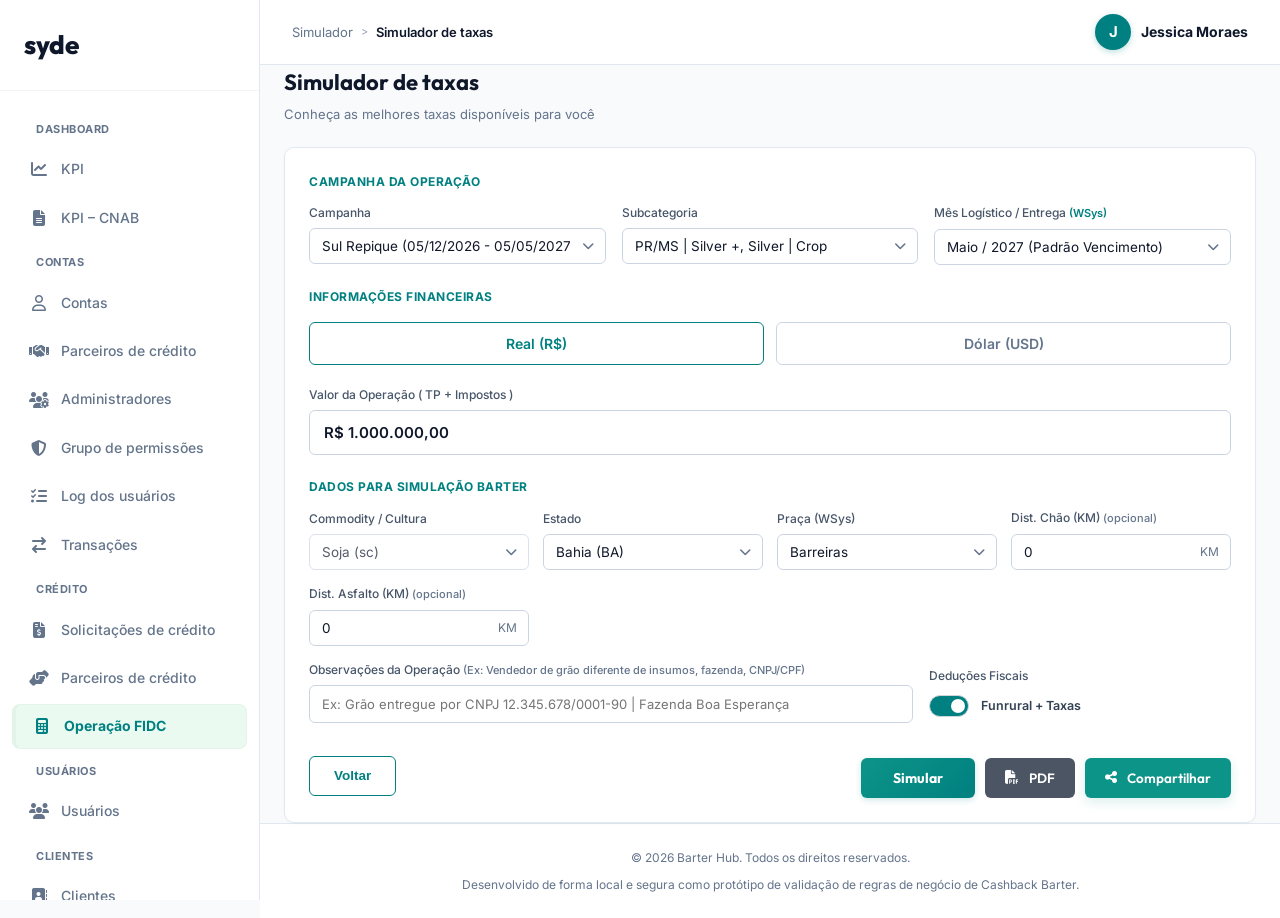
==== index.html @ 29b600ec "feat: redesign figma jess e implementacao fase 1 requisitos wsys" ====
<!DOCTYPE html>
<html lang="pt-BR">

<head>
    <meta charset="UTF-8">
    <meta name="viewport" content="width=device-width, initial-scale=1.0">
    <title>Simulador de Cashback Barter 2026 - Barter Hub</title>
    <meta name="description"
        content="Simule taxas de barter, cashbacks e calcule a valorização das suas commodities (soja e algodão) com nossa estrutura comercial.">
    <!-- Google Fonts -->
    <link rel="preconnect" href="https://fonts.googleapis.com">
    <link rel="preconnect" href="https://fonts.gstatic.com" crossorigin>
    <link
        href="https://fonts.googleapis.com/css2?family=Inter:wght@300;400;500;600;700&family=Outfit:wght@400;500;600;700;800&display=swap"
        rel="stylesheet">
    <!-- FontAwesome for icons -->
    <link rel="stylesheet" href="https://cdnjs.cloudflare.com/ajax/libs/font-awesome/6.4.0/css/all.min.css">
    <link rel="stylesheet" href="style.css?v=20260804">
</head>

<body>

    <div class="app-layout">

        <!-- ==================== LEFT SIDEBAR MENU (FIGMA JESS) ==================== -->
        <aside class="sidebar-menu">
            <div class="sidebar-logo">
                <span class="syde-logo-brand">syde</span>
            </div>

            <nav class="nav-links">
                <div class="sidebar-section-header">DASHBOARD</div>
                <a class="nav-link"><div class="nav-link-main"><i class="fa-solid fa-chart-line"></i> KPI</div></a>
                <a class="nav-link"><div class="nav-link-main"><i class="fa-solid fa-file-lines"></i> KPI – CNAB</div></a>

                <div class="sidebar-section-header">CONTAS</div>
                <a class="nav-link"><div class="nav-link-main"><i class="fa-regular fa-user"></i> Contas</div></a>
                <a class="nav-link"><div class="nav-link-main"><i class="fa-solid fa-handshake"></i> Parceiros de crédito</div></a>
                <a class="nav-link"><div class="nav-link-main"><i class="fa-solid fa-users-gear"></i> Administradores</div></a>
                <a class="nav-link"><div class="nav-link-main"><i class="fa-solid fa-shield-halved"></i> Grupo de permissões</div></a>
                <a class="nav-link"><div class="nav-link-main"><i class="fa-solid fa-list-check"></i> Log dos usuários</div></a>
                <a class="nav-link"><div class="nav-link-main"><i class="fa-solid fa-arrow-right-arrow-left"></i> Transações</div></a>

                <div class="sidebar-section-header">CRÉDITO</div>
                <a class="nav-link"><div class="nav-link-main"><i class="fa-solid fa-file-invoice-dollar"></i> Solicitações de crédito</div></a>
                <a class="nav-link"><div class="nav-link-main"><i class="fa-solid fa-handshake-angle"></i> Parceiros de crédito</div></a>
                <a class="nav-link active" id="nav-link-simulador-v2" onclick="showPage('simulador-v2')"><div class="nav-link-main" style="color:#008080; font-weight:700;"><i class="fa-solid fa-calculator" style="color:#008080;"></i> Operação FIDC</div></a>

                <div class="sidebar-section-header">Usuários</div>
                <a class="nav-link"><div class="nav-link-main"><i class="fa-solid fa-users"></i> Usuários</div></a>

                <div class="sidebar-section-header">Clientes</div>
                <a class="nav-link"><div class="nav-link-main"><i class="fa-solid fa-address-book"></i> Clientes</div></a>

                <div class="sidebar-section-header">OUTROS SERVIÇOS</div>
                <a class="nav-link"><div class="nav-link-main"><i class="fa-solid fa-cubes"></i> Outros serviços</div></a>

                <div class="sidebar-section-header">INTEGRAÇÕES</div>
                <a class="nav-link" id="nav-link-pracas" onclick="showPage('pracas')"><div class="nav-link-main"><i class="fa-solid fa-network-wired"></i> Parceiros</div></a>

                <div class="sidebar-section-header">MOTOR DE CRÉDITO</div>
                <a class="nav-link"><div class="nav-link-main"><i class="fa-solid fa-sliders"></i> Distribuição de Limites</div></a>
                <a class="nav-link"><div class="nav-link-main"><i class="fa-solid fa-brain"></i> Decisão de crédito</div></a>
                <a class="nav-link"><div class="nav-link-main"><i class="fa-solid fa-coins"></i> Créditos disponíveis</div></a>

                <div class="sidebar-section-header">CONTAS A PAGAR</div>
                <a class="nav-link"><div class="nav-link-main"><i class="fa-solid fa-folder-open"></i> Arquivos</div></a>

                <div class="sidebar-section-header">CONTAS A RECEBER</div>
                <a class="nav-link"><div class="nav-link-main"><i class="fa-solid fa-ban"></i> Endereços bloqueados</div></a>

                <div class="sidebar-section-header">HOLERITES</div>
                <a class="nav-link"><div class="nav-link-main"><i class="fa-solid fa-file-invoice"></i> Holerites</div></a>

                <div class="sidebar-section-header">PARCEIROS</div>
                <a class="nav-link"><div class="nav-link-main"><i class="fa-solid fa-building"></i> Parceiros</div></a>

                <div class="sidebar-section-header">CONFIGURAÇÕES</div>
                <a class="nav-link"><div class="nav-link-main"><i class="fa-solid fa-map"></i> Estados</div></a>
                <a class="nav-link"><div class="nav-link-main"><i class="fa-solid fa-city"></i> Cidades</div></a>
                <a class="nav-link"><div class="nav-link-main"><i class="fa-solid fa-briefcase"></i> Ocupações</div></a>
                <a class="nav-link"><div class="nav-link-main"><i class="fa-solid fa-calendar-xmark"></i> Feriados</div></a>
                <a class="nav-link"><div class="nav-link-main"><i class="fa-solid fa-calendar-day"></i> Detalhe do feriado</div></a>
                <a class="nav-link"><div class="nav-link-main"><i class="fa-solid fa-image"></i> Banner</div></a>
                <a class="nav-link"><div class="nav-link-main"><i class="fa-solid fa-truck-field"></i> Gestão de Fornecedores</div></a>
                <a class="nav-link"><div class="nav-link-main"><i class="fa-solid fa-landmark"></i> Gestão de bancos</div></a>
                <a class="nav-link"><div class="nav-link-main"><i class="fa-solid fa-seedling"></i> Gestão de Culturas</div></a>
                <a class="nav-link"><div class="nav-link-main"><i class="fa-solid fa-file-shield"></i> Gestão de Documentos Crédito</div></a>
                <a class="nav-link"><div class="nav-link-main"><i class="fa-solid fa-file-contract"></i> Gestão de Documentos FIDC</div></a>
                <a class="nav-link" id="nav-link-regras" onclick="showPage('regras')"><div class="nav-link-main"><i class="fa-solid fa-book-open"></i> Regras de negócio</div></a>
                <a class="nav-link" id="nav-link-campanhas" onclick="showPage('campanhas')"><div class="nav-link-main"><i class="fa-solid fa-calendar-days"></i> Campanhas</div></a>
                <a class="nav-link" id="nav-link-tooltips" onclick="showPage('tooltips')"><div class="nav-link-main"><i class="fa-solid fa-circle-question"></i> FAQ / Tooltips</div></a>
            </nav>

            <!-- User Profile & Version (Figma Jess) -->
            <div class="sidebar-footer-syde">
                <a class="nav-link-logout" href="javascript:void(0)" onclick="alert('Logout simulado')">
                    <i class="fa-solid fa-arrow-right-from-bracket"></i> Sair
                </a>
                <span class="sidebar-version-tag">versão 1.2.1000.2</span>
            </div>
        </aside>

        <!-- ==================== MAIN VIEWPORT ==================== -->
        <div class="main-viewport">

            <!-- Header Section (Figma Jess: Breadcrumb & User Profile) -->
            <header class="app-header-syde">
                <div class="header-container-syde">
                    <div class="breadcrumb-area">
                        <span class="breadcrumb-item">Simulador</span>
                        <span class="breadcrumb-separator">&gt;</span>
                        <span class="breadcrumb-item active">Simulador de taxas</span>
                    </div>
                    <div class="header-user-badge">
                        <div class="user-avatar-circle-jess">J</div>
                        <span class="user-fullname-jess">Jessica Moraes</span>
                    </div>
                </div>
            </header>



            <main class="main-content container">

                <!-- ==================== PAGE 0: ASSISTENTE VIRTUAL ==================== -->
                <div class="chat-grid" id="page-assistente" class="animate-fade-in" style="display:none;">
                    <!-- Left: Histórico -->
                    <div class="chat-sidebar">
                        <div class="chat-sidebar-header">
                            <h3>HISTÓRICO</h3>
                            <button type="button" class="btn-new-chat" onclick="startNewChat()"
                                title="Nova simulação no chat">
                                <i class="fa-solid fa-plus"></i>
                            </button>
                        </div>
                        <div class="chat-history-list" id="chat-history-list">
                            <!-- Dynamic history items will go here -->
                            <div class="chat-history-item active" id="hist-item-default" onclick="loadChatHistory(0)">
                                <i class="fa-regular fa-comment"></i>
                                <div class="history-details">
                                    <span class="history-title">Nova Simulação IA</span>
                                    <span class="history-time">agora</span>
                                </div>
                            </div>
                        </div>
                    </div>

                    <!-- Right: Chat Window -->
                    <div class="chat-window">
                        <div class="chat-window-header">
                            <div class="chat-header-left">
                                <div class="chat-robot-avatar">
                                    <i class="fa-solid fa-robot"></i>
                                </div>
                                <div class="chat-header-title">
                                    <h3>Assistente IA</h3>
                                </div>
                            </div>
                        </div>

                        <div class="chat-window-body" id="chat-window-body">
                            <div class="chat-messages-container" id="chat-messages">
                                <!-- Welcome screen centered -->
                                <div class="chat-welcome-box" id="chat-welcome-box">
                                    <div class="welcome-robot-icon">
                                        <i class="fa-solid fa-robot text-teal"></i>
                                    </div>
                                    <h2>Olá! Sou seu assistente de IA.</h2>
                                    <p>Posso ajudar você a consultar informações sobre solicitações de crédito, contas,
                                        usuários e muito mais. Escolha uma sugestão abaixo ou digite sua pergunta.</p>

                                    <div class="suggestion-chips-grid">
                                        <button type="button" class="chip-btn highlight-chip"
                                            onclick="startBarterSimulationFlow()">Quero simular uma oferta de
                                            barter</button>
                                        <button type="button" class="chip-btn"
                                            onclick="handleSuggestion('Comparar modalidades de crédito')">Comparar
                                            modalidades de crédito</button>
                                        <button type="button" class="chip-btn"
                                            onclick="handleSuggestion('Quais são as garantias exigidas?')">Garantias
                                            exigidas</button>
                                        <button type="button" class="chip-btn"
                                            onclick="handleSuggestion('O que é desconto VPAN?')">O que é desconto
                                            VPAN?</button>
                                    </div>
                                </div>
                            </div>
                        </div>

                        <div class="chat-window-footer">
                            <div class="chat-input-wrapper">
                                <input type="text" id="chat-input-field" placeholder="Digite sua mensagem..."
                                    onkeydown="if(event.key === 'Enter') handleSendButton()">
                                <button type="button" class="chat-send-btn" id="chat-send-btn"
                                    onclick="handleSendButton()">
                                    <i class="fa-solid fa-paper-plane"></i>
                                </button>
                            </div>
                        </div>
                    </div>
                </div>


                <!-- ==================== PAGE: SIMULADOR ==================== -->

                <!-- ==================== PAGE: SIMULADOR ==================== -->
                <div class="simulator-v2-container" id="page-simulador-v2"
                    style="display:flex; flex-direction:column; gap:20px;">
                    <!-- Page Title -->
                    <div style="margin-bottom:2px;">
                        <h2 style="font-family:var(--font-heading); color:#0f172a; font-size:22px; font-weight:700; margin:0 0 4px 0;">Simulador de taxas</h2>
                        <p style="color:var(--text-secondary); font-size:13px; margin:0;">Conheça as melhores taxas disponíveis para você</p>
                    </div>

                    <!-- Top Card: Full width operations parameters form (Figma Jess Style) -->
                    <div class="card animate-fade-in" style="background:#ffffff; border:1px solid #e2e8f0; border-radius:10px; padding:24px; box-shadow:0 1px 3px rgba(0,0,0,0.03);">
                        <!-- Hidden legacy inputs: JS engine reads from these sim-* IDs as source of truth -->
                        <div style="display:none;">
                            <input type="text" id="sim-credito" value="R$ 1.000.000,00">
                            <select id="sim-campanha-select"><option value="custom">Campanha Customizada (Manual)</option></select>
                            <select id="sim-commodity">
                                <option value="Soja" selected>Soja</option>
                                <option value="Milho">Milho</option>
                                <option value="Algodão">Algodão</option>
                            </select>
                            <select id="sim-estado">
                                <option value="MT">Mato Grosso (MT)</option>
                                <option value="GO">Goiás (GO)</option>
                                <option value="MS">Mato Grosso do Sul (MS)</option>
                                <option value="PR">Paraná (PR)</option>
                            </select>
                            <select id="sim-regiao"></select>
                            <input type="checkbox" id="sim-descontos" checked>
                            <input type="number" id="sim-preco-bruto" value="103.00">
                            <input type="number" id="sim-prazo" value="216">
                            <input type="number" id="sim-juros-anual" value="14.40">
                            <input type="number" id="sim-campanha-val" value="4.50">
                            <input type="number" id="sim-frete-chao" value="15.00">
                            <input type="number" id="sim-frete-asfalto" value="8.00">
                            <input type="number" id="sim-dist-chao" value="0" min="0">
                            <input type="number" id="sim-dist-asfalto" value="0" min="0">
                        </div>

                        <form novalidate onsubmit="event.preventDefault(); window.handleFormSimulate(event);"
                            style="display:flex; flex-direction:column; gap:22px;">
                            <!-- Section 1: Campanha da Operação -->
                            <div>
                                <span style="font-size:12px; font-weight:700; text-transform:uppercase; color:#008080; letter-spacing:0.5px; display:block; margin-bottom:12px;">Campanha da Operação</span>
                                <div style="display:grid; grid-template-columns: repeat(auto-fit, minmax(280px, 1fr)); gap:16px;">
                                    <div class="input-group" style="margin-bottom:0;">
                                        <label for="v2-sim-campanha-select" style="font-size:12px; color:#475569; font-weight:500;">Campanha</label>
                                        <div class="select-wrapper">
                                            <select id="v2-sim-campanha-select"
                                                onchange="onCampanhaSelectChange(this.value);" style="border:1px solid #cbd5e1; border-radius:6px; font-size:13.5px;">
                                                <option value="0" selected>Sul Repique (05/12/2026 - 05/05/2027)</option>
                                                <option value="1">Cerrado Safra 2026/27 (01/10/2026 - 30/05/2027)</option>
                                                <option value="2">Planilha 2026 (216 dias) (01/10/2025 - 05/05/2026)</option>
                                                <option value="custom">Campanha Customizada (Manual)</option>
                                            </select>
                                        </div>
                                    </div>
                                    <div class="input-group" style="margin-bottom:0;">
                                        <label for="v2-sim-subcategoria" style="font-size:12px; color:#475569; font-weight:500;">Subcategoria</label>
                                        <div class="select-wrapper">
                                            <select id="v2-sim-subcategoria" onchange="onSubcategoriaChange(this.value)" style="border:1px solid #cbd5e1; border-radius:6px; font-size:13.5px;">
                                                <option value="pr_ms_silver_crop" selected>PR/MS | Silver +, Silver | Crop</option>
                                                <option value="rs_sc_silver_crop_maio">RS/SC | Silver +, Silver | Crop | Venc. Maio</option>
                                                <option value="rs_sc_black_crop_maio">RS/SC | Black | Crop | Venc. Maio</option>
                                                <option value="rs_sc_bio_maio">RS/SC | Bio | Venc. Maio</option>
                                                <option value="rs_sc_silver_crop_junho">RS/SC | Silver +, Silver | Crop | Venc. Junho</option>
                                                <option value="rs_sc_bio_junho">RS/SC | Bio | Venc. Junho</option>
                                                <option value="pr_ms_bio">PR/MS | Bio</option>
                                                <option value="pr_ms_black_crop">PR/MS | Black | Crop</option>
                                                <option value="pr_ms_black_plus_crop">PR/MS | Black + | Crop</option>
                                                <option value="rs_sc_black_crop_junho">RS/SC | Black | Crop | Venc. Junho</option>
                                                <option value="rs_sc_black_plus_crop_maio">RS/SC | Black + | Crop | Venc. Maio</option>
                                                <option value="rs_sc_black_plus_crop_junho">RS/SC | Black + | Crop | Venc. Junho</option>
                                            </select>
                                        </div>
                                    </div>
                                    <!-- Phase 1: Mês Logístico (Entrega) -->
                                    <div class="input-group" style="margin-bottom:0;">
                                        <label for="v2-sim-mes-logistico" style="font-size:12px; color:#475569; font-weight:500;">
                                            Mês Logístico / Entrega <span style="font-size:11px; color:#008080; font-weight:600;">(WSys)</span>
                                        </label>
                                        <div class="select-wrapper">
                                            <select id="v2-sim-mes-logistico" style="border:1px solid #cbd5e1; border-radius:6px; font-size:13.5px;">
                                                <option value="05/2027" selected>Maio / 2027 (Padrão Vencimento)</option>
                                                <option value="04/2027">Abril / 2027</option>
                                                <option value="06/2027">Junho / 2027</option>
                                                <option value="07/2027">Julho / 2027</option>
                                            </select>
                                        </div>
                                    </div>
                                </div>
                            </div>

                            <!-- Section 2: Informações financeiras -->
                            <div>
                                <span style="font-size:12px; font-weight:700; text-transform:uppercase; color:#008080; letter-spacing:0.5px; display:block; margin-bottom:12px;">Informações Financeiras</span>
                                <div style="display:flex; flex-direction:column; gap:14px;">
                                    <div class="currency-selector-group" style="width:100%; max-width:100%; display:grid; grid-template-columns:1fr 1fr; gap:12px;">
                                        <button type="button" class="currency-btn active" id="v2-btn-currency-brl"
                                            onclick="setCurrency('BRL')" style="border:1.5px solid #008080; background:#ffffff; color:#008080; border-radius:6px; font-weight:600; font-size:14px; padding:12px; cursor:pointer;">Real (R$)</button>
                                        <button type="button" class="currency-btn" id="v2-btn-currency-usd"
                                            onclick="setCurrency('USD')" style="border:1px solid #cbd5e1; background:#ffffff; color:#64748b; border-radius:6px; font-weight:600; font-size:14px; padding:12px; cursor:pointer;">Dólar (USD)</button>
                                    </div>
                                    <div class="input-group" style="margin-bottom:0;">
                                        <label for="v2-sim-credito" style="font-size:12px; color:#475569; font-weight:500;">Valor da Operação ( TP + Impostos )</label>
                                        <div class="input-wrapper">
                                            <input type="text" id="v2-sim-credito" value="R$ 1.000.000,00" placeholder="R$ 100000"
                                                style="font-size:15px; font-weight:600; padding:12px 14px; border:1px solid #cbd5e1; border-radius:6px;"
                                                oninput="document.getElementById('sim-credito').value=this.value; document.getElementById('sim-credito').dispatchEvent(new Event('input'));">
                                        </div>
                                    </div>
                                </div>
                            </div>

                            <!-- Section 3: Dados para Simulação Barter -->
                            <div>
                                <span style="font-size:12px; font-weight:700; text-transform:uppercase; color:#008080; letter-spacing:0.5px; display:block; margin-bottom:12px;">Dados para Simulação Barter</span>
                                <div style="display:grid; grid-template-columns: repeat(auto-fit, minmax(220px, 1fr)); gap:14px; align-items:end;">
                                    <div class="input-group" style="margin-bottom:0;">
                                        <label for="v2-sim-commodity" style="font-size:12px; color:#475569; font-weight:500;">Commodity / Cultura</label>
                                        <div class="select-wrapper">
                                            <select id="v2-sim-commodity" style="border:1px solid #cbd5e1; border-radius:6px; font-size:13.5px;"
                                                onchange="document.getElementById('sim-commodity').value=this.value; onCulturaChange(this.value);">
                                                <option value="Soja" selected>Soja (sc)</option>
                                                <option value="Milho">Milho (sc)</option>
                                                <option value="Algodão">Algodão (lp)</option>
                                            </select>
                                        </div>
                                    </div>
                                    <div class="input-group" style="margin-bottom:0;">
                                        <label for="v2-sim-estado" style="font-size:12px; color:#475569; font-weight:500;">Estado</label>
                                        <div class="select-wrapper">
                                            <select id="v2-sim-estado" style="border:1px solid #cbd5e1; border-radius:6px; font-size:13.5px;"
                                                onchange="document.getElementById('sim-estado').value=this.value; onEstadoChange(this.value);">
                                                <option value="MT">Mato Grosso (MT)</option>
                                                <option value="GO">Goiás (GO)</option>
                                                <option value="MS">Mato Grosso do Sul (MS)</option>
                                                <option value="PR">Paraná (PR)</option>
                                                <option value="BA">Bahia (BA)</option>
                                                <option value="MA">Maranhão (MA)</option>
                                                <option value="TO">Tocantins (TO)</option>
                                                <option value="PI">Piauí (PI)</option>
                                                <option value="RO">Rondônia (RO)</option>
                                                <option value="MG">Minas Gerais (MG)</option>
                                                <option value="SP">São Paulo (SP)</option>
                                                <option value="RS">Rio Grande do Sul (RS)</option>
                                            </select>
                                        </div>
                                    </div>
                                    <div class="input-group" style="margin-bottom:0;">
                                        <label for="v2-sim-regiao" style="font-size:12px; color:#475569; font-weight:500;">Praça (WSys)</label>
                                        <div class="select-wrapper">
                                            <select id="v2-sim-regiao" style="border:1px solid #cbd5e1; border-radius:6px; font-size:13.5px;"
                                                onchange="document.getElementById('sim-regiao').value=this.value; onPracaChange(this.value);">
                                            </select>
                                        </div>
                                    </div>
                                    <div class="input-group" style="margin-bottom:0;">
                                        <label for="v2-sim-dist-chao" style="font-size:12px; color:#475569; font-weight:500;">Dist. Chão (KM) <span style="font-size:11px;color:var(--text-secondary);">(opcional)</span></label>
                                        <div class="input-wrapper">
                                            <input type="number" id="v2-sim-dist-chao" value="0" min="0" placeholder="0" style="border:1px solid #cbd5e1; border-radius:6px; font-size:13.5px;"
                                                oninput="document.getElementById('sim-dist-chao').value=this.value;">
                                            <span class="input-suffix">KM</span>
                                        </div>
                                    </div>
                                    <div class="input-group" style="margin-bottom:0;">
                                        <label for="v2-sim-dist-asfalto" style="font-size:12px; color:#475569; font-weight:500;">Dist. Asfalto (KM) <span style="font-size:11px;color:var(--text-secondary);">(opcional)</span></label>
                                        <div class="input-wrapper">
                                            <input type="number" id="v2-sim-dist-asfalto" value="0" min="0" placeholder="0" style="border:1px solid #cbd5e1; border-radius:6px; font-size:13.5px;"
                                                oninput="document.getElementById('sim-dist-asfalto').value=this.value;">
                                            <span class="input-suffix">KM</span>
                                        </div>
                                    </div>
                                </div>

                                <!-- Phase 1: Observações da Operação (RTV Notes) & Deduções Fiscais -->
                                <div style="display:grid; grid-template-columns: 2fr 1fr; gap:16px; margin-top:14px; align-items:center;">
                                    <div class="input-group" style="margin-bottom:0;">
                                        <label for="v2-sim-obs" style="font-size:12px; color:#475569; font-weight:500;">
                                            Observações da Operação <span style="font-size:11px; color:#64748b;">(Ex: Vendedor de grão diferente de insumos, fazenda, CNPJ/CPF)</span>
                                        </label>
                                        <div class="input-wrapper">
                                            <input type="text" id="v2-sim-obs" placeholder="Ex: Grão entregue por CNPJ 12.345.678/0001-90 | Fazenda Boa Esperança"
                                                style="border:1px solid #cbd5e1; border-radius:6px; font-size:13px; padding:10px 12px; width:100%;">
                                        </div>
                                    </div>
                                    <div class="input-group" style="margin-bottom:0;">
                                        <label for="v2-sim-descontos" style="font-size:12px; color:#475569; font-weight:500;">Deduções Fiscais</label>
                                        <div class="toggle-switch" style="margin-top:4px;">
                                            <input type="checkbox" id="v2-sim-descontos" checked
                                                onchange="document.getElementById('sim-descontos').checked=this.checked;">
                                            <label for="v2-sim-descontos" class="toggle-slider"></label>
                                            <span class="toggle-label" style="font-size:12.5px; font-weight:600; color:#334155;">Funrural + Taxas</span>
                                        </div>
                                    </div>
                                </div>
                            </div>

                            <!-- Footer Action Buttons (Figma Jess Style) -->
                            <div style="display:flex; justify-content:space-between; align-items:center; flex-wrap:wrap; gap:12px; margin-top:8px;">
                                <div>
                                    <button type="button" class="btn-outline" id="v2-btn-voltar" onclick="resetFormToDefaults()"
                                        style="padding:9px 24px; min-height:40px; border-radius:6px; border:1px solid #008080; color:#008080; background:#ffffff; font-weight:600; font-size:13.5px; cursor:pointer; display:inline-flex; align-items:center; gap:8px;">
                                        Voltar
                                    </button>
                                </div>
                                <div style="display:flex; gap:10px; flex-wrap:wrap;">
                                    <button type="button" class="btn-submit" id="v2-btn-sim-calcular"
                                        onclick="window.handleFormSimulate(event)"
                                        style="width:auto; padding:10px 32px; min-height:40px; background-color:#008080; border-radius:6px; font-weight:700; font-size:14px; box-shadow:0 2px 6px rgba(0,128,128,0.2); cursor:pointer;">
                                        Simular
                                    </button>
                                    <button type="button" class="btn-submit btn-pdf" id="v2-btn-sim-pdf"
                                        onclick="downloadSimulationPDF()"
                                        style="width:auto; padding:10px 20px; background-color:#4b5563; background-image:none; box-shadow:none; min-height:40px; border-radius:6px; font-weight:600; font-size:13.5px;">
                                        <i class="fa-solid fa-file-pdf"></i> PDF
                                    </button>
                                    <button type="button" class="btn-submit btn-share" id="v2-btn-sim-share"
                                        onclick="openSharePopup()"
                                        style="width:auto; padding:10px 20px; min-height:40px; border-radius:6px; font-weight:600; font-size:13.5px;">
                                        <i class="fa-solid fa-share-nodes"></i> Compartilhar
                                    </button>
                                </div>
                            </div>
                        </form>
                    </div>

                    <!-- Results Section for Layout 2 (Hidden initially until Simular is clicked) -->
                    <div id="v2-sim-results-wrapper" style="display:none; flex-direction:column; gap:20px;">
                        <!-- Phase 1: Chicago Market Status Indicator Banner -->
                        <div id="market-status-badge" class="market-status-banner">
                            <div class="market-status-pill">
                                <span class="status-dot"></span>
                                <span id="market-status-text">Mercado Futuro CBOT (Chicago): Aberto</span>
                            </div>
                            <div class="market-status-info" id="market-status-detail">
                                <i class="fa-solid fa-clock"></i> Pregão em andamento. Cotações spot/futuro com atualização contínua.
                            </div>
                        </div>

                        <!-- Phase 1: Route Warning Banner (WSys Missing Route/Freight) -->
                        <div id="v2-route-warning-banner" class="route-warning-banner" style="display:none;">
                            <i class="fa-solid fa-triangle-exclamation" style="font-size:18px;"></i>
                            <div>
                                <strong>Aviso de Rota WSys:</strong> Praça sem rota de frete direto cadastrada na base WSys. Foi aplicado o frete estimado de contingência.
                            </div>
                        </div>

                        <!-- Resumo da Operação Card (Figma Jess - Ice Blue / Mint Green #dff5f8) -->
                        <div id="v2-summary-card" class="jess-summary-card animate-fade-in">
                            <div class="jess-summary-title">Resumo da operação</div>
                            <div class="jess-summary-grid">
                                <div class="jess-summary-col">
                                    <span class="jess-summary-label">VALOR</span>
                                    <strong id="v2-summary-value" class="jess-summary-val">R$ 1.000.000,00</strong>
                                </div>
                                <div class="jess-summary-col border-left">
                                    <span class="jess-summary-label">
                                        <i class="fa-regular fa-calendar" style="color:#008080;"></i> DATA DA SIMULAÇÃO
                                    </span>
                                    <strong id="v2-summary-date" class="jess-summary-val" style="font-size:22px;">-</strong>
                                </div>
                                <div class="jess-summary-col border-left">
                                    <span class="jess-summary-label">
                                        <i class="fa-regular fa-clock" style="color:#008080;"></i> VALIDADE DA SIMULAÇÃO
                                    </span>
                                    <strong id="v2-summary-validity" class="jess-summary-val" style="font-size:22px;">-</strong>
                                </div>
                            </div>
                            <div id="v2-summary-obs-container" style="display:none; margin-top:14px; padding-top:10px; border-top:1px solid rgba(0, 128, 128, 0.2); font-size:12.5px; color:#0f766e;">
                                <strong>Observações da Operação:</strong> <span id="v2-summary-obs-display"></span>
                            </div>
                        </div>

                        <!-- Modality Cards List (4 Columns Grid matching Figma Jess) -->
                        <div class="modality-cards-grid" id="v2-modality-cards-list">
                        </div>

                        <!-- TradingView Chart Widget Card for Layout 2 -->
                        <div class="card animate-fade-in" id="v2-chart-card-cfd" style="display:none; background:#ffffff; border:1px solid #e2e8f0; border-radius:8px; padding:20px;">
                            <div style="border-bottom:1px solid #f1f5f9; padding-bottom:12px; margin-bottom:16px;">
                                <div style="display:flex; align-items:center; gap:8px;">
                                    <i class="fa-solid fa-chart-line" style="color:#008080; font-size:16px;"></i>
                                    <h3 style="font-size:15px; font-weight:700; color:#0f172a; margin:0;">Cotação do Mercado Futuro (CFD)</h3>
                                </div>
                                <p id="v2-chart-subtitle" style="font-size:12px; color:#64748b; margin:4px 0 0 0;">Gráfico CFD em tempo real de Chicago para Soja (OANDA:SOYBNUSD)</p>
                            </div>
                            <div class="chart-container-wrapper">
                                <div class="tradingview-widget-container" style="height:350px;width:100%">
                                    <div id="v2_tradingview_widget" style="height:350px;width:100%"></div>
                                </div>
                            </div>
                        </div>

                        <!-- ==================== TABELA DE VALIDAÇÃO DO RACIONAL DOS CÁLCULOS (LAYOUT 2) ==================== -->
                        <div id="v2-validation-section" class="card animate-fade-in" style="display:none; margin-top:20px; border:2px dashed #eab308; background:#fefce8; padding:20px; border-radius:12px;">
                            <!-- Notice Banner -->
                            <div style="background:#ef4444; color:#ffffff; padding:12px 16px; border-radius:8px; font-weight:700; font-size:13px; text-transform:uppercase; letter-spacing:0.5px; margin-bottom:16px; display:flex; align-items:center; gap:10px;">
                                <i class="fa-solid fa-triangle-exclamation" style="font-size:18px;"></i>
                                <span>Valores apenas para validação do racional dos calculos, esta seção não deve ser apresentada no simulador</span>
                            </div>

                            <h3 style="font-family:var(--font-heading); color:#854d0e; font-size:16px; margin:0 0 14px 0; display:flex; align-items:center; gap:8px;">
                                <i class="fa-solid fa-flask text-amber"></i> Matriz Completa de Validação de Dados Internos e Parâmetros da Campanha (WSys)
                            </h3>

                            <!-- Key Campaign & Internal Parameters Grid -->
                            <div style="display:grid; grid-template-columns:repeat(auto-fit, minmax(200px, 1fr)); gap:12px; margin-bottom:20px;">
                                <div style="background:#ffffff; padding:12px; border-radius:8px; border:1px solid #fde047;">
                                    <div style="font-size:11px; color:#854d0e; font-weight:600; text-transform:uppercase;">Campanha Selecionada</div>
                                    <div id="v2-val-camp-nome" style="font-size:13px; font-weight:700; color:#1e293b; margin-top:2px;">-</div>
                                </div>
                                <div style="background:#ffffff; padding:12px; border-radius:8px; border:1px solid #fde047;">
                                    <div style="font-size:11px; color:#854d0e; font-weight:600; text-transform:uppercase;">Datas (Carência / Vencimento / Prazo)</div>
                                    <div id="v2-val-camp-datas" style="font-size:13px; font-weight:700; color:#1e293b; margin-top:2px;">-</div>
                                </div>
                                <div style="background:#ffffff; padding:12px; border-radius:8px; border:1px solid #fde047;">
                                    <div style="font-size:11px; color:#854d0e; font-weight:600; text-transform:uppercase;">Moeda da Operação</div>
                                    <div id="v2-val-moeda-cambio" style="font-size:13px; font-weight:700; color:#1e293b; margin-top:2px;">-</div>
                                </div>
                                <div style="background:#ffffff; padding:12px; border-radius:8px; border:1px solid #fde047;">
                                    <div style="font-size:11px; color:#854d0e; font-weight:600; text-transform:uppercase;">Preço Commodity Futuro (WSys)</div>
                                    <div id="v2-val-preco-wsys" style="font-size:13px; font-weight:700; color:#1e293b; margin-top:2px;">-</div>
                                </div>
                                <div style="background:#ffffff; padding:12px; border-radius:8px; border:1px solid #fde047;">
                                    <div style="font-size:11px; color:#854d0e; font-weight:600; text-transform:uppercase;">Praça & Dedução Fiscal</div>
                                    <div id="v2-val-praca-imposto" style="font-size:13px; font-weight:700; color:#1e293b; margin-top:2px;">-</div>
                                </div>
                                <div style="background:#ffffff; padding:12px; border-radius:8px; border:1px solid #fde047;">
                                    <div style="font-size:11px; color:#854d0e; font-weight:600; text-transform:uppercase;">Frete Logístico (Chão + Asfalto)</div>
                                    <div id="v2-val-frete-info" style="font-size:13px; font-weight:700; color:#1e293b; margin-top:2px;">-</div>
                                </div>
                            </div>

                            <!-- Step-by-Step Table -->
                            <div style="overflow-x:auto; background:#ffffff; border-radius:8px; border:1px solid #fde047;">
                                <table class="data-table" style="width:100%; border-collapse:collapse; font-size:12px;">
                                    <thead>
                                        <tr style="background:#fef08a; color:#713f12; text-align:left;">
                                            <th style="padding:10px 12px; border-bottom:2px solid #fde047;">Indicador / Etapa do Racional</th>
                                            <th style="padding:10px 12px; border-bottom:2px solid #fde047;">Fórmula Aplicada</th>
                                            <th style="padding:10px 12px; border-bottom:2px solid #fde047; background:#dcfce7; color:#14532d;">Nutrade (Nossa Estrutura Barter Hub)</th>
                                        </tr>
                                    </thead>
                                    <tbody id="v2-val-table-body">
                                    </tbody>
                                </table>
                            </div>
                        </div>

                    </div>
                </div>

                <!-- ==================== PAGE 2: BUSINESS RULES ==================== -->
                <div id="page-regras" style="display:none" class="animate-fade-in">
                    <div class="card rules-card">
                        <div class="card-header">
                            <h2>Regras de Negócio - Simulador Barter 2026</h2>
                            <p>Detalhamento conceitual e fórmulas matemáticas utilizadas na estruturação do Barter Hub.
                            </p>
                        </div>
                        <div class="rules-content">

                            <p>Este documento detalha as regras de negócio e fórmulas matemáticas utilizadas no
                                <strong>Simulador de Cashback Barter 2026</strong>, baseando-se na planilha de
                                estruturação financeira, adaptado para permitir a simulação em <strong>Dólar
                                    (USD)</strong> ou <strong>Real (BRL)</strong> e a dedução logística de frete.</p>
                            <p>A ferramenta demonstra ao produtor rural o valor agregado da modalidade de Barter com a
                                <strong>Nossa Estrutura</strong> em comparação com as práticas de mercado
                                (<strong>Outras Tradings</strong>). O foco é evidenciar como o crédito contratado se
                                reverte em economia física de grãos entregues.</p>

                            <!-- NEW: NOTES ON PRODUCTION FEEDS AND CURRENT PROTOTYPE DATA SOURCES -->
                            <h3>Notas sobre Fontes de Dados e Integração em Produção (Pendências)</h3>
                            <p>Para a validação conceitual (protótipo), estamos utilizando fontes públicas e simuladas.
                                Para a versão final de produção integrada aos sistemas internos, as seguintes origens de
                                dados devem ser configuradas:</p>
                            <ul>
                                <li><strong>Cotação de Commodities (Soja, Milho e Algodão) em Produção:</strong>
                                    <ul>
                                        <li>A cotação oficial é obtida diretamente do sistema <strong>WSys (Monitor de Mercado / Originação Syngenta/Nutrade)</strong>, cruzando a Praça/Corredor logístico selecionado com a Data de Vencimento/Pagamento da Campanha.</li>
                                        <li>Não há contratação de feeds externos como CMA, Bloomberg ou Reuters para essa precificação, pois as cotações de originação, basis e balcão praticadas no Barter Nutrade são originadas internamente pelo WSys.</li>
                                        <li>*No Protótipo:* Buscamos o preço indicativo de Chicago/NY (CBOT:ZS=F para Soja, CBOT:ZC=F para Milho e NYCE:CT=F para Algodão) via servidor proxy local no Yahoo Finance apenas como demonstração em tempo real, com os devidos valores nativos de balcão WSys (R$ 103,00/sc para Soja, R$ 58,00/sc para Milho e R$ 4,38/lp para Algodão) aplicados na simulação comercial.</li>
                                    </ul>
                                </li>
                                <li><strong>Cotação do Dólar (Câmbio BRL/USD): Não é Necessária</strong>
                                    <ul>
                                        <li><strong>Regra de Negócio:</strong> A captura de cotação ou feed cambial do Dólar (seja via PTAX/BACEN, B3 ou APIs comerciais) <strong>não é necessária</strong> para o simulador em produção.</li>
                                        <li><strong>Justificativa Comercial e Técnica:</strong> O sistema <strong>WSys já disponibiliza os preços das commodities de forma nativa tanto em Real (R$) quanto em Dólar (USD)</strong>. Da mesma forma, as tabelas de frete logístico já contam com valores nativos fixados por quilômetro em Real e em Dólar (ex: R$ 15,00/KM vs $ 3,00/KM em chão; R$ 8,00/KM vs $ 1,60/KM em asfalto).</li>
                                        <li><strong>Comportamento do Sistema:</strong> A troca de moeda (toggle R$ / USD) não realiza conversões matemáticas por taxa cambial de mercado; ela simplesmente altera a visualização e aplica os parâmetros comerciais nativos do WSys cadastrados para a respectiva moeda, eliminando qualquer risco de distorção cambial.</li>
                                    </ul>
                                </li>
                            </ul>

                            <h3>1. Estrutura Geral dos Benefícios</h3>
                            <p>O simulador unifica as vantagens estruturais divididas em quatro fatores de impacto
                                financeiro:</p>
                            <ul>
                                <li><strong>Juros e Estruturação Financeira</strong>: Desconto da taxa de juros a prazo
                                    para obtenção do Preço Pedido TP (Valor Presente).</li>
                                <li><strong>Descontos Tributários Regionais</strong>: Dedução de impostos estaduais
                                    incidentes sobre o barter de grãos (como Fethab/Senar em MT, Fundeagro em GO e
                                    Fundems em MS).</li>
                                <li><strong>Cashback e Incentivo Barter</strong>: Retornos comerciais de campanha
                                    percentuais sobre o crédito contratado.</li>
                                <li><strong>Logística (Custo de Transporte)</strong>: O frete da propriedade do produtor até a respectiva base logística de recebimento da trading.</li>
                            </ul>

                            <!-- NOVO: FORMULA SIMPLIFICADA PASSO A PASSO (ALINHADA COM A PLANILHA DE REFERENCIA) -->
                            <div style="background: var(--bg-hover); border: 1px solid var(--border-color); border-left: 4px solid var(--primary); border-radius: 8px; padding: 18px 20px; margin: 20px 0;">
                                <h4 style="margin-top: 0; color: var(--primary); font-size: 16px; display: flex; align-items: center; gap: 8px;">
                                    <i class="fa-solid fa-calculator"></i> Fórmula da Simulação de Barter e Devolução Financeira
                                </h4>
                                <ol style="margin-bottom: 0; padding-left: 20px; line-height: 1.8;">
                                    <li><strong>Preço Líquido da Saca (ou Libra-peso):</strong> <code>Preço Bruto da Commodity (WSys) - Impostos da Região (Funrural + Taxas Estaduais)</code> <em>(Ex: R$ 120,00 - R$ 5,05 = R$ 114,95/sc)</em></li>
                                    <li><strong>Preço Pedido TP (Valor Presente) e Juros do Período:</strong> <code>Preço Pedido PRAZO ÷ (1 + Juros do Período)</code><br>
                                        <small style="color:var(--text-secondary);">onde <code>Juros do Período = (Dias de Prazo ÷ 360) × Taxa Anual</code>. <em>(Ex: R$ 1.000.000 ÷ (1 + 8,64%) = <strong>R$ 920.471,28</strong>)</em></small>
                                    </li>
                                    <li><strong>Incentivo de Prazo Barter:</strong> <code>Preço Pedido TP (Valor Presente) × (Prazo ÷ 30 × 0,5%)</code> <em>(Ex: R$ 920.471,28 × 3,60% = <strong>R$ 33.136,97</strong> como desconto comercial no saldo da CPR)</em></li>
                                    <li><strong>Volume Contratual a Entregar na CPR:</strong> <code>(Valor da Operação - Incentivo Barter) ÷ Preço Líquido da Saca</code> <em>(Ex: (R$ 1.000.000 - R$ 33.136,97) ÷ R$ 114,95 = <strong>8.425 sacas</strong>)</em></li>
                                    <li><strong>Devolução de Cashback da Campanha (R$ ou USD):</strong> <code>Valor da Operação × % de Cashback da Campanha</code> <em>(Ex: R$ 1.000.000 × 4,5% = <strong>R$ 45.000,00 devolvidos em dinheiro em conta</strong>)</em></li>
                                    <li><strong>Custo do Frete Logístico:</strong> <code>(Km Asfalto × Tarifa Asfalto/Km) + (Km Chão × Tarifa Chão/Km)</code> <em>(Ex: 80×R$8 + 20×R$15 = R$ 940,00)</em><br>
                                        <small style="color:var(--text-secondary);"><em>💡 Utilização do Frete: (a) No Valor Total da Operação Barter: <code>(Sacas a Entregar × Preço Bruto) + Frete Total</code>; (b) No Preço Líquido Efetivo/sc: deduz o <code>Frete Total ÷ Volume CPR</code>.</em></small>
                                    </li>
                                    <li><strong>Benefício Total Devolvido ao Produtor:</strong> <code>Devolução Cashback + Incentivo Barter</code> <em>(Ex: R$ 45.000,00 + R$ 33.136,97 = <strong>R$ 78.136,97 devolvidos</strong>)</em></li>
                                    <li><strong>Sacas Equivalentes Economizadas (Indicador):</strong> <code>Benefício Total Devolvido ÷ Preço Líquido da Saca</code> <em>(Ex: R$ 78.136,97 ÷ R$ 114,95 = <strong>680 sacas equivalentes</strong>)</em></li>
                                </ol>
                            </div>

                            <h3>2. Seleção de Moeda (Real R$ vs. Dólar USD) e Desnecessidade de Feed Cambial</h3>
                            <p>O simulador opera com seleção direta de moeda sem dependência de conversão cambial dinâmica:</p>
                            <ul>
                                <li><strong>Ao selecionar Real (R$):</strong> Todas as entradas e saídas monetárias operam em BRL (R$). O simulador carrega os preços de balcão futuros e tarifas logísticas nativas em Real do WSys (ex: Soja R$ 103,00/sc, Milho R$ 58,00/sc, Frete Chão R$ 15,00/KM, Frete Asfalto R$ 8,00/KM).</li>
                                <li><strong>Ao selecionar Dólar (USD):</strong> Todas as entradas e saídas monetárias operam em USD ($). O simulador carrega os preços de balcão futuros e tarifas logísticas nativas em Dólar do WSys (ex: Soja $ 20,00/sc, Milho $ 11,20/sc, Algodão $ 0,85/lp, Frete Chão $ 3,00/KM, Frete Asfalto $ 1,60/KM).</li>
                                <li><strong>Ausência de Necessidade de Feed Cambial:</strong> Não é necessária a integração com feeds de câmbio (PTAX/BACEN, B3 ou APIs comerciais), pois o próprio WSys e as tabelas comerciais já fornecem os valores nativos em ambas as moedas de forma pré-fixada pela campanha.</li>
                            </ul>
                            <p><em>Nota: Os volumes físicos de commodities (sacas ou libras) não se alteram pela moeda selecionada, garantindo a integridade dos volumes da planilha.</em></p>

                            <h3>3. Detalhamento das Regras de Impostos Regionais (Praças)</h3>
                            <p>Para simular o desconto tributário, o sistema calcula a dedução com base na região/praça
                                selecionada:</p>
                            <ul>
                                <li><strong>Campo Novo do Parecis (MT)</strong>:<br>
                                    <div class="equation">Imposto = Funrural (1,63%) + FETHAB/IAGRO (R$ 3,09 / saca)</div>
                                </li>
                                <li><strong>Sorriso (MT)</strong>:<br>
                                    <div class="equation">Imposto = Funrural (1,63%) + FETHAB/IAGRO (R$ 3,09 / saca)</div>
                                </li>
                                <li><strong>Querência (MT)</strong>:<br>
                                    <div class="equation">Imposto = Funrural (1,63%) + FETHAB/IAGRO (R$ 3,09 / saca)</div>
                                </li>
                                <li><strong>Rio Verde (GO)</strong>:<br>
                                    <div class="equation">Imposto = Funrural (1,63%) + FUNDEINFRA (1,65% sobre NF)</div>
                                </li>
                                <li><strong>Dourados (MS)</strong>:<br>
                                    <div class="equation">Imposto = Funrural (1,63%) + FUNDEMS (R$ 1,65 / saca)</div>
                                </li>
                                <li><strong>Cascavel (PR)</strong>:<br>
                                    <div class="equation">Imposto = Funrural (1,63%)</div>
                                </li>
                            </ul>

                            <h3>4. Custo de Transporte (Frete)</h3>
                            <p>O custo logístico de buscar a commodity na propriedade e entregar na respectiva base logística cadastrada é somado à operação (ou zerado caso o frete seja FOB/KM zero):</p>
                            <ol>
                                <li><strong>Custo de Frete Total:</strong><br>
                                    <div class="equation">Custo_Frete_Total = (Km_Chão * Tarifa_Chão) + (Km_Asfalto * Tarifa_Asfalto)</div>
                                </li>
                            </ol>

                            <h3>5. Fórmulas de Simulação e Devolução Financeira por Crédito</h3>
                            <p>Calcula a equivalência de troca física para amortizar um financiamento/crédito fixado a
                                prazo (ex. <code>USD 1.000.000,00</code> ou <code>R$ 1.000.000,00</code>):</p>
                            <ul>
                                <li><strong>Preço Pedido TP (Valor Presente):</strong><br>
                                    <div class="equation">Juros_Periodo = (Dias / 360) * Juros_Anual</div>
                                    <div class="equation">Preço_TP = Credito / (1 + Juros_Periodo)</div>
                                    <p><em>Exemplo para USD 1.000.000,00 e 216 dias:</em> 1.000.000 / (1 + 8,64%) =
                                        <strong>USD 920.471,28</strong></p>
                                </li>
                                <li><strong>Retorno Total Devolvido ao Produtor (Cashback + Incentivo):</strong><br>
                                    <p>Soma da devolução financeira de cashback da campanha (4,5% sobre crédito) e do incentivo Barter
                                        (proporcional ao prazo sobre Preço TP).</p>
                                    <div class="equation">Cashback_Devolvido = Credito * 4,5% = USD 45.000,00</div>
                                    <div class="equation">Incentivo_Barter = Preço_TP * (Dias / 30 * 0,5%) = USD 33.136,97</div>
                                    <div class="equation">Total_Devolvido = Cashback_Devolvido + Incentivo_Barter = USD 78.136,97
                                    </div>
                                </li>
                                <li><strong>Volume Físico Contratual da CPR:</strong><br>
                                    <div class="equation">Volume_CPR_a_Entregar = Credito / Preço_Livre</div>
                                    <p><em>Exemplo:</em> USD 1.000.000,00 / USD 19,36 = <strong>51.652,89 sacas a entregar</strong></p>
                                    <p><em>Devolução Financeira:</em> O produtor recebe o retorno de <strong>USD 78.136,97</strong> diretamente em sua conta/abatimento financeiro, o que equivale comercialmente a <strong>4.035,99 sacas</strong> de benefício econômico.</p>
                                </li>
                            </ul>                       sacas</strong></p>
                                    <p><em>Diferença para Outras Tradings (Volume Economizado):</em> <strong>1.278,91
                                            sacas</strong>.</p>
                                </li>
                            </ul>

                        </div>
                    </div>
                </div>

                <!-- ==================== PAGE 3: CAMPANHAS ==================== -->
                <div id="page-campanhas" style="display:none" class="animate-fade-in">

                    <!-- View A: Campanhas List View -->
                    <div id="campanhas-list-view" class="card campaigns-card">
                        <div class="card-header"
                            style="display: flex; justify-content: space-between; align-items: center; width: 100%; gap: 15px;">
                            <div>
                                <h2>Campanhas</h2>
                                <p>Visualize a listagem de campanhas de taxas.</p>
                            </div>
                            <button type="button" class="btn-submit" onclick="showCreateCampaignForm()"
                                style="width: auto; margin-top: 0; padding: 10px 20px;">
                                <i class="fa-solid fa-plus"></i> Criar campanha
                            </button>
                        </div>

                        <div class="filter-bar"
                            style="margin-top: 15px; margin-bottom: 15px; border: 1px solid var(--border-color); border-radius: 8px; padding: 12px; background-color: var(--bg-hover);">
                            <div style="font-weight: 600; font-size: 13px; color: var(--text-primary); cursor: pointer; display: flex; justify-content: space-between; align-items: center;"
                                onclick="toggleAdvancedFilters()">
                                <span><i class="fa-solid fa-sliders"></i> Filtros avançados</span>
                                <i class="fa-solid fa-chevron-down" id="filters-chevron"></i>
                            </div>
                            <div id="advanced-filters"
                                style="display: none; grid-template-columns: 1fr 1fr; gap: 12px; margin-top: 12px;">
                                <div class="input-group" style="margin-bottom: 0;">
                                    <input type="text" id="filter-search-input" placeholder="Buscar por nome..."
                                        style="padding: 10px 14px; border: 1px solid var(--border-color); border-radius: 8px; background-color: var(--bg-card); color: var(--text-primary); width: 100%;"
                                        oninput="filterCampaignsTable(this.value)">
                                </div>
                                <div class="input-group" style="margin-bottom: 0;">
                                    <div class="select-wrapper">
                                        <select id="filter-status-select" onchange="filterCampaignsByStatus(this.value)"
                                            style="padding: 10px 14px; border-radius: 8px;">
                                            <option value="">Status (Todos)</option>
                                            <option value="Ativa">Ativa</option>
                                            <option value="Inativa">Inativa</option>
                                        </select>
                                    </div>
                                </div>
                            </div>
                        </div>

                        <div class="table-responsive">
                            <table class="comparison-table detailed-table" id="campaigns-table">
                                <thead>
                                    <tr>
                                        <th>Nome</th>
                                        <th>Título</th>
                                        <th>Status</th>
                                        <th>Data de desembolso</th>
                                        <th>Data de vencimento</th>
                                        <th style="text-align: center; width: 100px;">Ações</th>
                                    </tr>
                                </thead>
                                <tbody id="campaigns-table-body">
                                    <!-- Dynamic rows from js -->
                                </tbody>
                            </table>
                        </div>
                    </div>

                    <!-- View B: Campanhas Create/Edit View (Initially Hidden) -->
                    <div id="campanhas-create-view" class="card" style="display: none;">
                        <div class="card-header">
                            <h2>Criar nova campanha</h2>
                            <p>Preencha os campos abaixo para criar uma nova campanha.</p>
                        </div>

                        <form id="create-campaign-form" onsubmit="handleSaveCampaign(event)" style="padding-top: 15px;">
                            <div style="display: grid; grid-template-columns: 1fr 1fr; gap: 20px; margin-bottom: 20px;">
                                <div class="input-group">
                                    <label for="camp-nome">Nome da campanha*</label>
                                    <input type="text" id="camp-nome" placeholder="Ex: Safra Verão Soja" required>
                                </div>
                                <div class="input-group">
                                    <label for="camp-titulo">Título da campanha*</label>
                                    <input type="text" id="camp-titulo" placeholder="Ex: Verão 2026" required>
                                </div>
                            </div>

                            <div style="display: grid; grid-template-columns: 1fr 1fr; gap: 20px; margin-bottom: 20px;">
                                <div class="input-group">
                                    <label for="camp-desembolso">Data de desembolso*</label>
                                    <input type="date" id="camp-desembolso" required>
                                </div>
                                <div class="input-group">
                                    <label for="camp-vencimento">Data de vencimento*</label>
                                    <input type="date" id="camp-vencimento" required>
                                </div>
                            </div>

                            <div style="display: grid; grid-template-columns: 1fr 1fr; gap: 20px; margin-bottom: 20px;">
                                <div class="input-group">
                                    <label for="camp-status">Status da campanha*</label>
                                    <div class="select-wrapper">
                                        <select id="camp-status" required>
                                            <option value="Ativa">Ativa</option>
                                            <option value="Inativa">Inativa</option>
                                        </select>
                                    </div>
                                </div>
                                <div class="input-group"
                                    style="display: flex; align-items: center; justify-content: flex-start; gap: 8px; margin-top: 30px;">
                                    <input type="checkbox" id="camp-rtv"
                                        style="width: 18px; height: 18px; cursor: pointer;">
                                    <label for="camp-rtv" style="cursor: pointer; margin-bottom: 0;">Visível para RTV
                                        externo / Franqueados</label>
                                </div>
                            </div>

                            <hr style="border: 0; border-top: 1px solid var(--border-color); margin: 25px 0;">

                            <div
                                style="display: flex; justify-content: space-between; align-items: center; margin-bottom: 15px;">
                                <h3 style="margin: 0; font-family: var(--font-heading); color: var(--primary-medium);">
                                    Taxas da campanha</h3>
                                <button type="button" class="btn-submit" onclick="openTaxModal()"
                                    style="width: auto; margin-top: 0; padding: 8px 16px; background-color: var(--primary-medium);">
                                    <i class="fa-solid fa-plus"></i> Adicionar taxa
                                </button>
                            </div>

                            <div class="table-responsive" style="margin-bottom: 25px;">
                                <table class="comparison-table detailed-table" id="camp-taxas-table">
                                    <thead>
                                        <tr>
                                            <th>Produto financeiro</th>
                                            <th>Produto agrícola</th>
                                            <th>Moeda</th>
                                            <th>Contagem de dias</th>
                                            <th>Tipo de Juros</th>
                                            <th>Juros mensais</th>
                                            <th>Incentivo</th>
                                            <th>Desconto</th>
                                            <th style="text-align: center; width: 100px;">Ações</th>
                                        </tr>
                                    </thead>
                                    <tbody id="camp-taxas-table-body">
                                        <tr>
                                            <td colspan="9"
                                                style="text-align: center; color: var(--text-secondary); padding: 20px;">
                                                Sem resultados</td>
                                        </tr>
                                    </tbody>
                                </table>
                            </div>

                            <div style="display: flex; justify-content: flex-end; gap: 10px;">
                                <button type="button" class="btn-submit" onclick="cancelCreateCampaign()"
                                    style="width: auto; margin-top: 0; padding: 10px 20px; background-color: #6b7280; background-image: none; box-shadow: none;">
                                    Cancelar
                                </button>
                                <button type="submit" class="btn-submit"
                                    style="width: auto; margin-top: 0; padding: 10px 25px;">
                                    Criar campanha
                                </button>
                            </div>
                        </form>
                    </div>

                </div>

                <!-- ==================== PAGE 4: CADASTRO DE PRAÇAS (WSYS) ==================== -->
                <div id="page-pracas" style="display:none" class="animate-fade-in">

                    <!-- View A: Praças List View -->
                    <div id="pracas-list-view" class="card">
                        <div class="card-header"
                            style="display: flex; justify-content: space-between; align-items: center; width: 100%; gap: 15px;">
                            <div>
                                <h2>Cadastro de Praças (WSys) <span class="tooltip-container"><i
                                            class="fa-regular fa-circle-question"></i><span class="tooltip-text">Esta
                                            tela simula o cadastro de praças e custos logísticos do sistema WSys,
                                            conforme solicitado para demonstração.</span></span></h2>
                                <p>Gerencie as praças integradas ao sistema WSys e configure seus custos de frete e
                                    regras tributárias.</p>
                            </div>
                            <button type="button" class="btn-submit" onclick="showCreatePracaForm()"
                                style="width: auto; margin-top: 0; padding: 10px 20px;">
                                <i class="fa-solid fa-plus"></i> Cadastrar Praça
                            </button>
                        </div>

                        <div class="table-responsive" style="margin-top: 20px;">
                            <table class="comparison-table detailed-table" id="pracas-table">
                                <thead>
                                    <tr>
                                        <th>Estado</th>
                                        <th>Nome da Praça</th>
                                        <th>Frete Chão (R$/KM)</th>
                                        <th>Frete Asfalto (R$/KM)</th>
                                        <th>Funrural (%)</th>
                                        <th>Imposto Base NF (%)</th>
                                        <th>Imposto Base UPF (R$/sc)</th>
                                        <th>Enquadramento / Observação</th>
                                        <th style="text-align: center; width: 120px;">Ações</th>
                                    </tr>
                                </thead>
                                <tbody id="pracas-table-body">
                                    <!-- Dynamic rows loaded from JS -->
                                </tbody>
                            </table>
                        </div>
                    </div>

                    <!-- View B: Praça Create/Edit View -->
                    <div id="pracas-create-view" class="card" style="display: none;">
                        <div class="card-header">
                            <h2 id="praca-form-title">Cadastrar nova praça no WSys</h2>
                            <p>Preencha os dados logísticos e tributários (conforme matriz fiscal de Barter).</p>
                        </div>

                        <form id="create-praca-form" onsubmit="handleSavePraca(event)" style="padding-top: 15px;">
                            <input type="hidden" id="praca-edit-index">

                            <div style="display: grid; grid-template-columns: 1fr 1fr; gap: 20px; margin-bottom: 20px;">
                                <div class="input-group">
                                    <label for="praca-estado">Estado*</label>
                                    <div class="select-wrapper">
                                        <select id="praca-estado" required>
                                            <option value="MT">Mato Grosso (MT)</option>
                                            <option value="GO">Goiás (GO)</option>
                                            <option value="MS">Mato Grosso do Sul (MS)</option>
                                            <option value="PR">Paraná (PR)</option>
                                            <option value="BA">Bahia (BA)</option>
                                            <option value="MA">Maranhão (MA)</option>
                                            <option value="TO">Tocantins (TO)</option>
                                            <option value="PI">Piauí (PI)</option>
                                            <option value="RO">Rondônia (RO)</option>
                                            <option value="MG">Minas Gerais (MG)</option>
                                            <option value="SP">São Paulo (SP)</option>
                                            <option value="RS">Rio Grande do Sul (RS)</option>
                                        </select>
                                    </div>
                                </div>
                                <div class="input-group">
                                    <label for="praca-nome">Nome da Praça*</label>
                                    <input type="text" id="praca-nome" placeholder="Ex: Campo Novo do Parecis" required>
                                </div>
                            </div>

                            <div style="display: grid; grid-template-columns: 1fr 1fr; gap: 20px; margin-bottom: 20px;">
                                <div class="input-group">
                                    <label for="praca-frete-chao">Custo Frete Chão (R$/KM)*</label>
                                    <input type="number" id="praca-frete-chao" min="0" step="any" value="15.00"
                                        required>
                                </div>
                                <div class="input-group">
                                    <label for="praca-frete-asfalto">Custo Frete Asfalto (R$/KM)*</label>
                                    <input type="number" id="praca-frete-asfalto" min="0" step="any" value="8.00"
                                        required>
                                </div>
                            </div>

                            <div style="display: grid; grid-template-columns: 1fr 1fr; gap: 20px; margin-bottom: 20px;">
                                <div class="input-group">
                                    <label for="praca-funrural">Alíquota Funrural (%)*</label>
                                    <input type="number" id="praca-funrural" min="0" step="any" value="1.63" required>
                                    <small style="color:var(--text-secondary); font-size:11px;">Padrão: 1,63% comercialização (ou 0,20% folha)</small>
                                </div>
                                <div class="input-group">
                                    <label for="praca-imposto-nf">Outros Impostos - Base NF (%)</label>
                                    <input type="number" id="praca-imposto-nf" min="0" step="any" value="0.00">
                                    <small style="color:var(--text-secondary); font-size:11px;">Ex: FDI (PI) = 1,20% | FUNDEINFRA (GO) = 1,65%</small>
                                </div>
                            </div>

                            <div style="display: grid; grid-template-columns: 1fr 1fr; gap: 20px; margin-bottom: 20px;">
                                <div class="input-group">
                                    <label for="praca-tax-fixo">Impostos Estaduais / Base UPF (R$/saca)</label>
                                    <input type="number" id="praca-tax-fixo" min="0" step="any" value="3.09">
                                    <small style="color:var(--text-secondary); font-size:11px;">Ex: MT (FETHAB/IAGRO) ~ R$ 3,09/sc | MS (FUNDEMS) ~ R$ 1,65/sc</small>
                                </div>
                                <div class="input-group">
                                    <label for="praca-observacao">Observação / Nome do Tributo</label>
                                    <input type="text" id="praca-observacao" placeholder="Ex: FETHAB + FETHAB Adicional + IAGRO">
                                </div>
                            </div>

                            <div
                                style="display: flex; justify-content: flex-end; gap: 10px; border-top: 1px solid var(--border-color); padding-top: 15px; margin-top: 15px;">
                                <button type="button" class="btn-submit" onclick="cancelCreatePraca()"
                                    style="width: auto; margin-top: 0; padding: 10px 20px; background-color: #6b7280; background-image: none; box-shadow: none;">
                                    Cancelar
                                </button>
                                <button type="submit" class="btn-submit"
                                    style="width: auto; margin-top: 0; padding: 10px 25px;">
                                    Salvar Praça
                                </button>
                            </div>
                        </form>
                    </div>

                </div>

                <!-- ==================== PAGE 5: TOOLTIPS MANAGER ==================== -->
                <div id="page-tooltips" style="display:none" class="animate-fade-in">
                    <div class="card" style="padding: 25px; margin-bottom: 20px;">
                        <div class="card-header"
                            style="display: flex; justify-content: space-between; align-items: center; border-bottom: 1px solid var(--border-color); padding-bottom: 15px; margin-bottom: 20px; flex-wrap: wrap; gap: 15px;">
                            <div>
                                <h2
                                    style="font-family: var(--font-heading); color: var(--primary-deep); font-size: 20px; margin: 0;">
                                    <i class="fa-solid fa-circle-question text-teal" style="margin-right: 8px;"></i>
                                    Textos de Ajuda (Tooltips Editáveis)
                                </h2>
                                <p style="color: var(--text-secondary); font-size: 13px; margin: 4px 0 0 0;">
                                    Consulte, copie em 1 clique ou edite diretamente os textos que aparecem nos ícones
                                    de interrogação do simulador.
                                </p>
                            </div>
                            <div style="display: flex; gap: 10px; flex-wrap: wrap;">
                                <button type="button" class="btn-submit" onclick="exportTooltipsJSON()"
                                    title="Baixar arquivo JSON com os textos atualizados"
                                    style="width: auto; margin: 0; padding: 8px 16px; background-color: var(--primary-medium); background-image: none; font-size: 12px; color: white;">
                                    <i class="fa-solid fa-download"></i> Exportar JSON
                                </button>
                                <button type="button" class="btn-submit" onclick="downloadTooltipsMD()"
                                    title="Baixar arquivo tooltips.md atualizado"
                                    style="width: auto; margin: 0; padding: 8px 16px; background-color: #0d9488; background-image: none; font-size: 12px; color: white;">
                                    <i class="fa-solid fa-file-arrow-down"></i> Baixar tooltips.md
                                </button>
                                <button type="button" class="btn-submit" onclick="resetTooltipsToDefault()"
                                    style="width: auto; margin: 0; padding: 8px 16px; background-color: #6b7280; background-image: none; box-shadow: none; font-size: 12px;">
                                    <i class="fa-solid fa-rotate-left"></i> Restaurar Padrões
                                </button>
                                <a href="tooltips.md" target="_blank" class="btn-submit"
                                    style="width: auto; margin: 0; padding: 8px 16px; background-color: var(--bg-hover); color: var(--text-primary); border: 1px solid var(--border-color); text-decoration: none; display: inline-flex; align-items: center; gap: 6px; font-size: 12px; box-shadow: none;">
                                    <i class="fa-solid fa-file-code"></i> Abrir tooltips.md
                                </a>
                            </div>
                        </div>

                        <!-- Search Filter -->
                        <div style="margin-bottom: 20px;">
                            <div class="input-wrapper" style="max-width: 450px;">
                                <input type="text" id="tooltips-search-input"
                                    placeholder="Buscar por campo ou texto do tooltip..."
                                    onkeyup="filterTooltipsTable(this.value)">
                            </div>
                        </div>

                        <div class="table-responsive">
                            <table class="comparison-table" id="tooltips-management-table">
                                <thead>
                                    <tr>
                                        <th style="width: 240px;">Campo / Localização</th>
                                        <th>Texto de Ajuda (Conteúdo do Tooltip)</th>
                                        <th style="width: 150px; text-align: center;">Ações</th>
                                    </tr>
                                </thead>
                                <tbody id="tooltips-table-body">
                                    <!-- Populated dynamically by JS -->
                                </tbody>
                            </table>
                        </div>
                    </div>
                </div>

            </main>

            <!-- Footer -->
            <footer class="app-footer">
                <div class="container footer-content">
                    <p>&copy; 2026 Barter Hub. Todos os direitos reservados.</p>
                    <p>Desenvolvido de forma local e segura como protótipo de validação de regras de negócio de Cashback
                        Barter.</p>
                </div>
            </footer>

        </div>
    </div>

    <!-- ==================== ADD/EDIT TAX MODAL ==================== -->
    <div id="tax-modal" class="modal-overlay"
        style="display: none; position: fixed; z-index: 2000; left: 0; top: 0; width: 100%; height: 100%; background-color: rgba(0, 0, 0, 0.5); align-items: center; justify-content: center;">
        <div class="modal-content card"
            style="background-color: var(--bg-card); margin: auto; padding: 25px; border: 1px solid var(--border-color); width: 90%; max-width: 700px; border-radius: 12px; box-shadow: 0 10px 25px rgba(0,0,0,0.3);">
            <div
                style="display: flex; justify-content: space-between; align-items: center; margin-bottom: 20px; border-bottom: 1px solid var(--border-color); padding-bottom: 10px;">
                <h2 style="margin: 0; font-family: var(--font-heading); color: var(--text-primary); font-size: 20px;">
                    Taxa</h2>
                <span style="font-size: 24px; cursor: pointer; color: var(--text-secondary);"
                    onclick="closeTaxModal()">&times;</span>
            </div>

            <form id="tax-modal-form" onsubmit="handleSaveTax(event)">
                <div style="display: grid; grid-template-columns: 1fr 1fr; gap: 15px; margin-bottom: 15px;">
                    <div class="input-group">
                        <label for="tax-modal-financeiro">Produto financeiro*</label>
                        <div class="select-wrapper">
                            <select id="tax-modal-financeiro" required>
                                <option value="Barter Nutrade">Barter Nutrade</option>
                                <option value="Barter Outras Tradings">Barter Outras Tradings</option>
                                <option value="Syde">Syde</option>
                                <option value="Fiso">Fiso</option>
                                <option value="Syngenta">Syngenta</option>
                                <option value="Barter">Barter (Legado)</option>
                                <option value="FIDC">FIDC (Legado)</option>
                                <option value="FISO">FISO (Legado)</option>
                                <option value="Prazo">Prazo (Legado)</option>
                            </select>
                        </div>
                    </div>
                    <div class="input-group">
                        <label for="tax-modal-agricola">Produto agrícola</label>
                        <input type="text" id="tax-modal-agricola" placeholder="Ex: Soja, Algodão">
                    </div>
                </div>

                <div style="display: grid; grid-template-columns: 1fr 1fr 1fr; gap: 15px; margin-bottom: 15px;">
                    <div class="input-group">
                        <label for="tax-modal-juros">Juros mensais*</label>
                        <input type="text" id="tax-modal-juros" placeholder="% 0,00" required>
                    </div>
                    <div class="input-group">
                        <label for="tax-modal-tipojuros">Tipo de juros*</label>
                        <div class="select-wrapper">
                            <select id="tax-modal-tipojuros" required>
                                <option value="Simples">Simples</option>
                                <option value="Composto">Composto</option>
                            </select>
                        </div>
                    </div>
                    <div class="input-group">
                        <label for="tax-modal-contagem">Contagem de dias*</label>
                        <div class="select-wrapper">
                            <select id="tax-modal-contagem" required>
                                <option value="Dias úteis">Dias úteis</option>
                                <option value="Dias corridos">Dias corridos</option>
                            </select>
                        </div>
                    </div>
                </div>

                <div style="display: grid; grid-template-columns: 1fr 1fr 1fr; gap: 15px; margin-bottom: 15px;">
                    <div class="input-group">
                        <label for="tax-modal-moeda">Moeda*</label>
                        <div class="select-wrapper">
                            <select id="tax-modal-moeda" required>
                                <option value="BRL">Real</option>
                                <option value="USD">Dólar</option>
                            </select>
                        </div>
                    </div>
                    <div class="input-group">
                        <label for="tax-modal-incentivo">Valorização Nutrade (%)*</label>
                        <input type="text" id="tax-modal-incentivo" placeholder="% 4,50" required>
                    </div>
                    <div class="input-group">
                        <label for="tax-modal-desconto">Valorização Outras Trades (%)*</label>
                        <input type="text" id="tax-modal-desconto" placeholder="% 3,00" required>
                    </div>
                </div>

                <div style="display: grid; grid-template-columns: 1fr 1fr; gap: 15px; margin-bottom: 15px;">
                    <div class="input-group">
                        <label for="tax-modal-inicio">Início*</label>
                        <input type="date" id="tax-modal-inicio" required>
                    </div>
                    <div class="input-group">
                        <label for="tax-modal-fim">Fim da vigência*</label>
                        <input type="date" id="tax-modal-fim" required>
                    </div>
                </div>

                <div style="display: grid; grid-template-columns: 1fr 1fr; gap: 15px; margin-bottom: 20px;">
                    <div class="input-group" style="margin-bottom: 0;">
                        <label for="tax-modal-desembolso" style="margin-bottom: 2px;">Data de desembolso</label>
                        <input type="date" id="tax-modal-desembolso">
                        <small
                            style="color: var(--text-secondary); font-size: 10px; display: block; margin-top: 2px;">Somente
                            se for diferente da campanha</small>
                    </div>
                    <div class="input-group" style="margin-bottom: 0;">
                        <label for="tax-modal-vencimento" style="margin-bottom: 2px;">Data de vencimento</label>
                        <input type="date" id="tax-modal-vencimento">
                        <small
                            style="color: var(--text-secondary); font-size: 10px; display: block; margin-top: 2px;">Somente
                            se for diferente da campanha</small>
                    </div>
                </div>

                <div
                    style="display: flex; justify-content: flex-end; gap: 10px; border-top: 1px solid var(--border-color); padding-top: 15px; margin-top: 15px;">
                    <button type="button" class="btn-submit" onclick="closeTaxModal()"
                        style="width: auto; margin-top: 0; padding: 10px 20px; background-color: #6b7280; background-image: none; box-shadow: none;">
                        Cancelar
                    </button>
                    <button type="submit" class="btn-submit"
                        style="width: auto; margin-top: 0; padding: 10px 25px; background-color: var(--primary-medium);">
                        Salvar campanha
                    </button>
                </div>
            </form>
        </div>
    </div>


    <!-- TradingView Embed Code -->
    <script type="text/javascript" src="https://s3.tradingview.com/tv.js"></script>
    <!-- App Logic Scripts -->
    <script src="app.js?v=20260921_v1"></script>
</body>

</html>
---- style.css ----
/* style.css - Barter Fees Simulator Design System (Light Theme Dashboard) */

:root {
    /* Color Palette - Syde Portal Theme (Figma Jess) */
    --primary-deep: #008080;      /* Teal Syde */
    --primary-medium: #008080;    /* Teal Syde */
    --primary-light: #0d9488;     /* Teal Light */
    --accent-green: #10b981;      /* Green Accent */
    --accent-glow: #2dd4bf;       /* Mint Glow */
    --accent-gold: #d48c00;       /* Warm Gold */
    --accent-gold-light: #ffb703;  /* Bright Gold */
    --accent-cyan: #0284c7;       /* Cyan Accent */
    --bg-dark: #f8fafc;           /* Light Page Background */
    --bg-card: #ffffff;           /* White Card Background */
    --border-color: #e2e8f0;      /* Clean Gray Border */
    --border-hover: #cbd5e1;
    
    /* Text Colors */
    --text-primary: #0f172a;      /* Dark Slate */
    --text-secondary: #64748b;    /* Slate Gray */
    --text-danger: #ef4444;       /* Red */
    --text-green: #008080;        /* Teal Green */
    
    /* Fonts */
    --font-heading: 'Outfit', -apple-system, BlinkMacSystemFont, sans-serif;
    --font-body: 'Inter', -apple-system, BlinkMacSystemFont, sans-serif;
}

/* Base Styles */
* {
    box-sizing: border-box;
    margin: 0;
    padding: 0;
}

body {
    background-color: var(--bg-dark);
    color: var(--text-primary);
    font-family: var(--font-body);
    font-size: 15px;
    line-height: 1.6;
    min-height: 100vh;
}

/* Dashboard App Layout Wrapper */
.app-layout {
    display: flex;
    min-height: 100vh;
    width: 100%;
}

.main-viewport {
    flex-grow: 1;
    display: flex;
    flex-direction: column;
    min-width: 0;
    overflow-x: hidden;
}

/* ==================== LEFT SIDEBAR MENU ==================== */
.sidebar-menu {
    width: 260px;
    min-width: 260px;
    background-color: #ffffff;
    border-right: 1px solid var(--border-color);
    display: flex;
    flex-direction: column;
    padding: 24px 0 0 0;
    position: sticky;
    top: 0;
    height: 100vh;
    z-index: 90;
    overflow-y: auto;
}

/* Sidebar Logo */
.sidebar-logo {
    display: flex;
    align-items: center;
    gap: 8px;
    padding: 0 24px 24px 24px;
    border-bottom: 1px solid #f3f4f6;
    margin-bottom: 20px;
}

.barter-logo {
    flex-shrink: 0;
}

/* Sidebar Section Headers */
.sidebar-section-header {
    font-size: 11px;
    font-weight: 700;
    text-transform: uppercase;
    color: var(--text-secondary);
    padding: 10px 24px 5px 24px;
    letter-spacing: 0.5px;
}

/* Nav Links */
.nav-links {
    display: flex;
    flex-direction: column;
    gap: 4px;
    padding: 0 12px;
}

.nav-link {
    display: flex;
    flex-direction: column;
    padding: 10px 16px;
    border-radius: 8px;
    color: var(--text-secondary);
    text-decoration: none;
    transition: all 0.2s;
    cursor: pointer;
    border: 1px solid transparent;
}

.nav-link-main {
    display: flex;
    align-items: center;
    gap: 12px;
    font-size: 14px;
    font-weight: 500;
}

.nav-link-subtext {
    font-size: 11px;
    color: #9ca3af;
    padding-left: 28px;
    margin-top: -2px;
}

.nav-link:hover {
    color: var(--text-primary);
    background: #f9fafb;
    border-color: #f3f4f6;
}

.nav-link.active {
    color: var(--primary-medium);
    background: #eafaf1;
    border-left: 4px solid var(--accent-green);
    border-color: #e2f4ea;
}

.nav-link.active .nav-link-main {
    font-weight: 600;
}

.nav-link i {
    font-size: 16px;
    width: 20px;
    text-align: center;
}

/* Nav Dropdown */
.nav-dropdown {
    display: flex;
    flex-direction: column;
}

.dropdown-toggle {
    display: flex;
    justify-content: space-between;
    align-items: center;
    cursor: pointer;
}

.dropdown-toggle .arrow {
    font-size: 10px;
    color: var(--text-secondary);
    transition: transform 0.2s;
}

.nav-dropdown:hover .dropdown-toggle .arrow {
    transform: rotate(180deg);
}

.dropdown-content {
    display: flex;
    flex-direction: column;
    padding-left: 36px;
    gap: 4px;
    margin-top: 4px;
    margin-bottom: 6px;
}

.dropdown-content a {
    color: var(--text-secondary);
    text-decoration: none;
    font-size: 13px;
    padding: 8px 12px;
    border-radius: 6px;
    transition: all 0.2s;
    display: block;
}

.dropdown-content a:hover {
    color: var(--text-primary);
    background: #f9fafb;
}

/* User Profile Section at Bottom */
.sidebar-user {
    margin-top: auto;
    display: flex;
    align-items: center;
    gap: 12px;
    padding: 20px;
    border-top: 1px solid #f3f4f6;
    background-color: #f9fafb;
    position: sticky;
    bottom: 0;
}

.user-avatar-initials {
    width: 40px;
    height: 40px;
    border-radius: 50%;
    background: #eafaf1;
    border: 2px solid var(--accent-green);
    color: var(--primary-medium);
    display: flex;
    align-items: center;
    justify-content: center;
    font-family: var(--font-heading);
    font-weight: 700;
    font-size: 14px;
    flex-shrink: 0;
}

.user-details {
    display: flex;
    flex-direction: column;
    min-width: 0;
}

.user-name {
    font-size: 13px;
    font-weight: 700;
    color: var(--text-primary);
    text-overflow: ellipsis;
    overflow: hidden;
    white-space: nowrap;
}

.user-email {
    font-size: 11px;
    color: var(--text-secondary);
    text-overflow: ellipsis;
    overflow: hidden;
    white-space: nowrap;
}

.logout-icon {
    color: var(--text-secondary);
    cursor: pointer;
    transition: color 0.2s;
    margin-left: auto;
    font-size: 16px;
}

.logout-icon:hover {
    color: var(--text-danger);
}

/* Responsive Sidebar behavior */
@media (max-width: 1100px) {
    .sidebar-menu {
        width: 70px;
        min-width: 70px;
        padding: 20px 0;
    }
    .barter-logo, .user-details, .logout-icon, .dropdown-toggle .arrow, .dropdown-content, .nav-link-subtext, .sidebar-section-header {
        display: none !important;
    }
    .sidebar-logo, .nav-links {
        padding: 0;
        align-items: center;
    }
    .sidebar-logo {
        border-bottom: none;
        margin-bottom: 10px;
    }
    .nav-links {
        padding: 0 8px;
        width: 100%;
    }
    .nav-link {
        padding: 12px;
        justify-content: center;
        width: 100%;
        border-radius: 8px;
    }
    .nav-link i {
        font-size: 18px;
    }
    .sidebar-user {
        padding: 15px 5px;
        justify-content: center;
    }
}

/* ==================== CONTENT STYLING (LIGHT THEME) ==================== */
.container {
    width: 100%;
    max-width: 1200px;
    margin: 0 auto;
    padding: 0 24px;
}

/* Header Styling */
.app-header {
    background-color: #ffffff;
    border-bottom: 1px solid var(--border-color);
    padding: 18px 0;
}

.header-container {
    display: flex;
    justify-content: space-between;
    align-items: center;
    max-width: 1200px;
    margin: 0 auto;
    padding: 0 24px;
}

.logo-area {
    display: flex;
    align-items: center;
    gap: 12px;
}

.brand-text {
    display: flex;
    align-items: center;
    gap: 12px;
}

.brand-name {
    font-family: var(--font-heading);
    font-weight: 800;
    font-size: 26px;
    color: var(--primary-medium);
    letter-spacing: -0.5px;
}

.brand-divider {
    color: var(--accent-green);
    font-size: 24px;
    font-weight: 300;
}

.brand-title {
    font-family: var(--font-heading);
    font-size: 19px;
    font-weight: 600;
    color: var(--text-secondary);
}

.live-status {
    background: #eafaf1;
    border: 1px solid rgba(56, 176, 0, 0.2);
    border-radius: 20px;
    padding: 6px 14px;
    font-size: 12px;
    font-weight: 600;
    color: var(--primary-medium);
    display: flex;
    align-items: center;
    gap: 8px;
}

.pulse-icon {
    font-size: 8px;
    animation: pulse 1.8s infinite;
}

/* Intro Section */
.intro-section {
    margin-top: 25px;
}

.intro-text {
    color: var(--text-secondary);
    font-size: 15px;
    max-width: 800px;
}

/* Grid Layout */
.simulator-grid {
    display: grid;
    grid-template-columns: 360px 1fr;
    gap: 30px;
    align-items: start;
    margin-top: 25px;
    margin-bottom: 40px;
}

@media (max-width: 980px) {
    .simulator-grid {
        grid-template-columns: 1fr;
    }
}

/* Cards Design */
.card {
    background-color: var(--bg-card);
    border: 1px solid var(--border-color);
    border-radius: 16px;
    box-shadow: 0 4px 6px -1px rgba(0, 0, 0, 0.05), 0 2px 4px -1px rgba(0, 0, 0, 0.03);
    overflow: hidden;
    transition: all 0.3s ease;
}

.card:hover {
    border-color: var(--border-hover);
    box-shadow: 0 10px 15px -3px rgba(0, 0, 0, 0.05), 0 4px 6px -2px rgba(0, 0, 0, 0.02);
}

.card-header {
    padding: 20px 24px;
    border-bottom: 1px solid var(--border-color);
}

.card-header h2 {
    font-family: var(--font-heading);
    font-size: 19px;
    font-weight: 600;
    color: var(--text-primary);
    margin-bottom: 4px;
}

.card-header p {
    font-size: 13px;
    color: var(--text-secondary);
}

.card-footer {
    padding: 16px 24px;
    background: #f9fafb;
    border-top: 1px solid var(--border-color);
}

.card-footer p {
    font-size: 11px;
    color: var(--text-secondary);
}

/* Currency Selector Button Group Styling */
.currency-selector-group {
    display: flex;
    gap: 12px;
    margin-top: 4px;
    margin-bottom: 6px;
}

.currency-btn {
    flex: 1;
    background-color: #ffffff;
    border: 1px solid #d1d5db;
    border-radius: 8px;
    padding: 10px;
    font-family: var(--font-body);
    font-size: 14px;
    font-weight: 500;
    color: var(--text-secondary);
    text-align: center;
    cursor: pointer;
    transition: all 0.2s;
    outline: none;
}

.currency-btn:hover {
    border-color: var(--border-hover);
    background-color: #f9fafb;
}

.currency-btn.active {
    background-color: #eafaf1;
    border: 2px solid var(--accent-green);
    color: var(--primary-medium);
    font-weight: 600;
    padding: 9px; /* Offset border size */
}

/* Forms styling */
.simulator-form {
    padding: 24px;
    display: flex;
    flex-direction: column;
    gap: 16px;
}

.input-group {
    display: flex;
    flex-direction: column;
    gap: 6px;
}

.label-with-action {
    display: flex;
    justify-content: space-between;
    align-items: center;
}

.btn-fetch-quote {
    background: none;
    border: none;
    color: var(--primary-medium);
    font-size: 11px;
    font-weight: 600;
    cursor: pointer;
    display: flex;
    align-items: center;
    gap: 4px;
    padding: 2px 6px;
    border-radius: 4px;
    transition: background 0.2s;
}

.btn-fetch-quote:hover {
    background: rgba(0, 75, 35, 0.05);
}

label {
    font-size: 13px;
    font-weight: 600;
    color: var(--text-secondary);
}

.input-wrapper {
    position: relative;
    display: flex;
    align-items: center;
}

input[type="text"], input[type="number"], select {
    width: 100%;
    background-color: #ffffff;
    border: 1px solid #d1d5db;
    border-radius: 8px;
    color: var(--text-primary);
    font-family: var(--font-body);
    font-size: 14px;
    padding: 9px 12px;
    outline: none;
    transition: all 0.3s;
}

input[type="text"]:focus, input[type="number"]:focus, select:focus {
    border-color: var(--accent-green);
    box-shadow: 0 0 0 3px rgba(56, 176, 0, 0.1);
}

.input-suffix {
    position: absolute;
    right: 12px;
    color: var(--text-secondary);
    font-size: 12px;
    pointer-events: none;
}

input[type="number"] {
    padding-right: 45px;
}

.select-wrapper {
    position: relative;
}

select {
    appearance: none;
    cursor: pointer;
    padding-right: 35px;
}

.select-wrapper::after {
    content: '\f078';
    font-family: 'Font Awesome 6 Free';
    font-weight: 900;
    position: absolute;
    right: 12px;
    top: 50%;
    transform: translateY(-50%);
    color: var(--text-secondary);
    font-size: 12px;
    pointer-events: none;
}

.quote-timestamp {
    font-size: 11px;
    color: var(--text-secondary);
    font-style: italic;
    margin-top: -2px;
}

/* Toggle Switch */
.toggle-switch {
    display: flex;
    align-items: center;
    gap: 12px;
    margin-top: 4px;
}

.toggle-switch input {
    display: none;
}

.toggle-slider {
    width: 40px;
    height: 22px;
    background-color: #e5e7eb;
    border-radius: 22px;
    position: relative;
    cursor: pointer;
    transition: background-color 0.3s;
    border: 1px solid #d1d5db;
}

.toggle-slider::before {
    content: "";
    position: absolute;
    width: 14px;
    height: 14px;
    left: 3px;
    bottom: 3px;
    background-color: var(--text-secondary);
    border-radius: 50%;
    transition: transform 0.3s, background-color 0.3s;
}

.toggle-switch input:checked + .toggle-slider {
    background-color: var(--primary-medium);
}

.toggle-switch input:checked + .toggle-slider::before {
    transform: translateX(18px);
    background-color: #ffffff;
}

.toggle-label {
    font-size: 13px;
    color: var(--text-primary);
    cursor: pointer;
}

/* Submit Button */
.btn-submit {
    background-color: var(--primary-light);
    background-image: linear-gradient(135deg, var(--primary-light), var(--primary-medium));
    color: white;
    border: none;
    border-radius: 8px;
    padding: 13px;
    font-family: var(--font-heading);
    font-size: 15px;
    font-weight: 700;
    cursor: pointer;
    transition: all 0.3s ease;
    display: flex;
    justify-content: center;
    align-items: center;
    gap: 10px;
    box-shadow: 0 4px 12px rgba(0, 114, 0, 0.2);
    margin-top: 5px;
}

.btn-submit:hover {
    transform: translateY(-2px);
    box-shadow: 0 6px 16px rgba(0, 114, 0, 0.3);
    filter: brightness(1.1);
}

/* Results Section styling */
.results-container {
    display: flex;
    flex-direction: column;
    gap: 30px;
}

/* Tables styling */
.table-responsive {
    overflow-x: auto;
    width: 100%;
}

.comparison-table {
    width: 100%;
    border-collapse: collapse;
    text-align: left;
}

.comparison-table th, .comparison-table td {
    padding: 14px 20px;
    border-bottom: 1px solid var(--border-color);
}

.comparison-table th {
    font-family: var(--font-heading);
    font-weight: 600;
    font-size: 14px;
    color: var(--text-secondary);
}

/* Header custom styles */
.comparison-table th.col-nutrade {
    background-color: var(--primary-medium);
    color: white;
    font-size: 15px;
    font-weight: 700;
    text-align: center;
    border-radius: 8px 8px 0 0;
}

.comparison-table th.col-market {
    background-color: #f3f4f6;
    color: var(--text-primary);
    text-align: center;
    border-radius: 8px 8px 0 0;
}

.comparison-table td.val-nutrade {
    background-color: rgba(56, 176, 0, 0.05);
    text-align: center;
    border-left: 1px solid rgba(56, 176, 0, 0.1);
    border-right: 1px solid rgba(56, 176, 0, 0.1);
    font-weight: 500;
}

.comparison-table td:nth-child(3) {
    text-align: center;
    background-color: rgba(0, 0, 0, 0.005);
}

/* Detailed table special styling */
.detailed-table td {
    padding: 10px 18px;
    font-size: 14px;
}

.detailed-table td:nth-child(4) {
    text-align: center;
}

.table-section-title {
    background-color: #f9fafb;
}

.table-section-title td {
    font-family: var(--font-heading);
    font-weight: 700;
    font-size: 11px;
    color: var(--primary-medium);
    letter-spacing: 0.5px;
    padding: 8px 18px;
    border-top: 1px solid var(--border-color);
    border-bottom: 1px solid var(--border-color);
}

/* Custom row weights */
.highlight-row td {
    background-color: rgba(56, 176, 0, 0.02);
}

.heavy-row td {
    font-weight: 700;
    border-top: 1px solid var(--border-color);
}

.border-double td {
    border-bottom: 3px double var(--primary-medium);
}

.font-xl {
    font-size: 18px !important;
}

.font-mono {
    font-family: monospace;
    font-size: 14px;
}

.text-green {
    color: var(--text-green) !important;
}

.text-danger {
    color: var(--text-danger) !important;
}

.text-highlight {
    color: var(--accent-gold);
}

.gold-glow {
    color: var(--accent-gold) !important;
    font-weight: 700;
}

/* Benefit Cards Grid */
.benefit-cards-grid {
    display: grid;
    grid-template-columns: repeat(auto-fit, minmax(230px, 1fr));
    gap: 20px;
}

.benefit-card {
    border-radius: 12px;
    padding: 20px;
    display: flex;
    gap: 15px;
    align-items: center;
    box-shadow: 0 4px 6px -1px rgba(0, 0, 0, 0.05);
    transition: transform 0.3s ease, box-shadow 0.3s ease;
    border: 1px solid var(--border-color);
}

.benefit-card:hover {
    transform: translateY(-4px);
    box-shadow: 0 10px 15px -3px rgba(0, 0, 0, 0.1);
}

.benefit-card.accent-green {
    background: #eafaf1;
    border: 1px solid rgba(56, 176, 0, 0.2);
    color: var(--primary-medium);
}

.benefit-card.accent-green .card-icon {
    background: rgba(56, 176, 0, 0.15);
    color: var(--primary-medium);
}

.benefit-card.accent-solid {
    background: linear-gradient(135deg, var(--primary-medium), var(--primary-deep));
    border: 1px solid var(--primary-medium);
    color: white;
}

.benefit-card.accent-solid .card-icon {
    background: rgba(255, 255, 255, 0.1);
    color: var(--accent-gold-light);
}

.card-icon {
    width: 45px;
    height: 45px;
    border-radius: 10px;
    display: flex;
    align-items: center;
    justify-content: center;
    font-size: 20px;
    flex-shrink: 0;
}

.card-info h3 {
    font-size: 13px;
    font-weight: 600;
    color: var(--text-secondary);
    margin-bottom: 2px;
}

.benefit-card.accent-solid .card-info h3 {
    color: rgba(255, 255, 255, 0.8);
}

.benefit-value {
    font-family: var(--font-heading);
    font-size: 21px;
    font-weight: 800;
    color: var(--primary-medium);
    line-height: 1.2;
}

.benefit-sub {
    font-size: 11px;
    color: var(--text-secondary);
    margin-top: 4px;
}

.benefit-card.accent-solid .benefit-value {
    color: var(--accent-gold-light);
}

.text-white {
    color: white !important;
}

.text-light {
    color: rgba(255, 255, 255, 0.7) !important;
}

/* Charts Wrapper */
.chart-card {
    margin-top: 10px;
}

.chart-container-wrapper {
    padding: 16px;
    background: #ffffff;
}

/* ==================== RULES/DOCS READING VIEW ==================== */
.rules-card {
    margin-top: 25px;
    margin-bottom: 40px;
}

.rules-content {
    padding: 30px 40px;
    color: var(--text-primary);
}

.rules-content h3 {
    font-family: var(--font-heading);
    font-size: 18px;
    font-weight: 700;
    margin-top: 25px;
    margin-bottom: 12px;
    color: var(--primary-medium);
    border-bottom: 1px solid var(--border-color);
    padding-bottom: 6px;
}

.rules-content h3:first-of-type {
    margin-top: 0;
}

.rules-content h4 {
    font-family: var(--font-heading);
    font-size: 15px;
    font-weight: 700;
    margin-top: 20px;
    margin-bottom: 10px;
    color: var(--text-primary);
}

.rules-content p {
    font-size: 14px;
    margin-bottom: 14px;
    color: var(--text-secondary);
    line-height: 1.7;
}

.rules-content ul {
    margin-left: 24px;
    margin-bottom: 16px;
    font-size: 14px;
    color: var(--text-secondary);
}

.rules-content li {
    margin-bottom: 8px;
    line-height: 1.6;
}

.rules-content code {
    font-family: monospace;
    background-color: #f3f4f6;
    padding: 2px 6px;
    border-radius: 4px;
    font-size: 13px;
    color: var(--text-primary);
}

.rules-content .equation {
    background-color: #f9fafb;
    border-left: 4px solid var(--accent-green);
    padding: 12px 20px;
    font-family: monospace;
    font-size: 13px;
    margin: 15px 0;
    overflow-x: auto;
    color: var(--primary-medium);
    font-weight: 600;
}

/* Footer Styling */
.app-footer {
    background-color: #ffffff;
    border-top: 1px solid var(--border-color);
    padding: 24px 0;
    margin-top: auto;
    text-align: center;
    font-size: 12px;
    color: var(--text-secondary);
}

.footer-content {
    display: flex;
    flex-direction: column;
    gap: 8px;
}

/* Animations */
@keyframes pulse {
    0% {
        transform: scale(0.9);
        opacity: 0.5;
    }
    50% {
        transform: scale(1.1);
        opacity: 1;
    }
    100% {
        transform: scale(0.9);
        opacity: 0.5;
    }
}

@keyframes rotateLogo {
    0% {
        transform: rotate(0deg);
    }
    100% {
        transform: rotate(360deg);
    }
}

.animate-fade-in {
    animation: fadeIn 0.6s cubic-bezier(0.16, 1, 0.3, 1) forwards;
}

.animate-scale-up {
    animation: scaleUp 0.6s cubic-bezier(0.16, 1, 0.3, 1) forwards;
}

@keyframes fadeIn {
    from {
        opacity: 0;
        transform: translateY(20px);
    }
    to {
        opacity: 1;
        transform: translateY(0);
    }
}

@keyframes scaleUp {
    from {
        opacity: 0;
        transform: scale(0.95);
    }
    to {
        opacity: 1;
        transform: scale(1);
    }
}

/* ==================== SYDE LOGO & HEADER PROFILE ==================== */
.syde-logo-text {
    font-family: var(--font-heading);
    font-weight: 800;
    font-size: 26px;
    color: var(--text-primary);
    letter-spacing: -1.5px;
    padding-left: 4px;
}

.header-user-info {
    display: flex;
    align-items: center;
    gap: 10px;
    margin-left: 15px;
}

.header-avatar-circle {
    width: 32px;
    height: 32px;
    border-radius: 50%;
    background-color: var(--primary-medium);
    color: white;
    font-family: var(--font-heading);
    font-weight: 700;
    font-size: 14px;
    display: flex;
    align-items: center;
    justify-content: center;
}

.header-username {
    font-size: 14px;
    font-weight: 500;
    color: var(--text-secondary);
}

/* ==================== ASSISTENTE VIRTUAL (CHAT GRID) ==================== */
.chat-grid {
    display: grid;
    grid-template-columns: 280px 1fr;
    border: 1px solid var(--border-color);
    border-radius: 16px;
    background-color: #ffffff;
    box-shadow: 0 4px 6px -1px rgba(0, 0, 0, 0.05);
    overflow: hidden;
    margin-top: 25px;
    margin-bottom: 40px;
    height: calc(100vh - 220px);
    min-height: 580px;
}

/* Chat Sidebar (History) */
.chat-sidebar {
    background-color: #f9fafb;
    border-right: 1px solid var(--border-color);
    display: flex;
    flex-direction: column;
    height: 100%;
}

.chat-sidebar-header {
    display: flex;
    justify-content: space-between;
    align-items: center;
    padding: 18px 20px;
    border-bottom: 1px solid var(--border-color);
}

.chat-sidebar-header h3 {
    font-family: var(--font-heading);
    font-size: 12px;
    font-weight: 700;
    letter-spacing: 0.5px;
    color: var(--text-secondary);
}

.btn-new-chat {
    background: none;
    border: none;
    color: var(--primary-medium);
    font-size: 15px;
    cursor: pointer;
    width: 28px;
    height: 28px;
    border-radius: 50%;
    display: flex;
    align-items: center;
    justify-content: center;
    transition: all 0.2s;
}

.btn-new-chat:hover {
    background-color: rgba(8, 131, 149, 0.1);
    transform: scale(1.1);
}

.chat-history-list {
    flex-grow: 1;
    overflow-y: auto;
    display: flex;
    flex-direction: column;
}

.chat-history-item {
    display: flex;
    align-items: center;
    gap: 12px;
    padding: 14px 20px;
    border-bottom: 1px solid #f3f4f6;
    cursor: pointer;
    transition: all 0.2s;
}

.chat-history-item:hover {
    background-color: #f3f4f6;
}

.chat-history-item.active {
    background-color: #e2f2f5;
    border-left: 4px solid var(--primary-medium);
    padding-left: 16px; /* Offset border size */
}

.chat-history-item i {
    color: var(--text-secondary);
    font-size: 16px;
}

.chat-history-item.active i {
    color: var(--primary-medium);
}

.history-details {
    display: flex;
    flex-direction: column;
    min-width: 0;
    flex-grow: 1;
}

.history-title {
    font-size: 13px;
    font-weight: 500;
    color: var(--text-primary);
    white-space: nowrap;
    overflow: hidden;
    text-overflow: ellipsis;
}

.chat-history-item.active .history-title {
    font-weight: 600;
    color: var(--primary-medium);
}

.history-time {
    font-size: 11px;
    color: #9ca3af;
    margin-top: 2px;
}

/* Chat Window */
.chat-window {
    display: flex;
    flex-direction: column;
    height: 100%;
    background-color: #ffffff;
    min-height: 0;
}

.chat-window-header {
    background-color: var(--primary-medium);
    color: white;
    padding: 14px 24px;
    display: flex;
    align-items: center;
    border-bottom: 1px solid rgba(0, 0, 0, 0.05);
}

.chat-header-left {
    display: flex;
    align-items: center;
    gap: 12px;
}

.chat-robot-avatar {
    width: 32px;
    height: 32px;
    border-radius: 50%;
    background-color: rgba(255, 255, 255, 0.2);
    display: flex;
    align-items: center;
    justify-content: center;
    font-size: 16px;
}

.chat-header-title h3 {
    font-family: var(--font-heading);
    font-size: 15px;
    font-weight: 600;
    letter-spacing: 0.2px;
}

.chat-window-body {
    flex: 1 1 0%;
    min-height: 0;
    overflow-y: auto;
    padding: 24px;
    background-color: #ffffff;
    display: flex;
    flex-direction: column;
}

/* Custom Scrollbar for Chat Body */
.chat-window-body::-webkit-scrollbar {
    width: 8px;
}
.chat-window-body::-webkit-scrollbar-track {
    background: #f1f5f9;
    border-radius: 4px;
}
.chat-window-body::-webkit-scrollbar-thumb {
    background: #cbd5e1;
    border-radius: 4px;
    border: 2px solid #f1f5f9;
}
.chat-window-body::-webkit-scrollbar-thumb:hover {
    background: #94a3b8;
}

.chat-messages-container {
    display: flex;
    flex-direction: column;
    gap: 20px;
}

/* Welcome Box styling */
.chat-welcome-box {
    margin: auto;
    max-width: 580px;
    text-align: center;
    display: flex;
    flex-direction: column;
    align-items: center;
    padding: 20px;
    animation: fadeIn 0.4s ease-out;
}

.welcome-robot-icon {
    width: 72px;
    height: 72px;
    border-radius: 50%;
    background-color: #e2f2f5;
    color: var(--primary-medium);
    display: flex;
    align-items: center;
    justify-content: center;
    font-size: 36px;
    margin-bottom: 20px;
}

.chat-welcome-box h2 {
    font-family: var(--font-heading);
    font-size: 21px;
    font-weight: 700;
    color: var(--text-primary);
    margin-bottom: 12px;
}

.chat-welcome-box p {
    font-size: 14px;
    color: var(--text-secondary);
    line-height: 1.6;
    margin-bottom: 24px;
}

.suggestion-chips-grid {
    display: flex;
    flex-wrap: wrap;
    gap: 10px;
    justify-content: center;
}

.chip-btn {
    background-color: #ffffff;
    border: 1px solid #e5e7eb;
    border-radius: 20px;
    padding: 8px 16px;
    font-family: var(--font-body);
    font-size: 13px;
    color: var(--text-secondary);
    cursor: pointer;
    transition: all 0.2s;
    outline: none;
}

.chip-btn:hover {
    border-color: var(--primary-medium);
    color: var(--primary-medium);
    background-color: #e2f2f5;
}

.chip-btn.highlight-chip {
    background-color: var(--primary-medium);
    color: white;
    border-color: var(--primary-medium);
    font-weight: 600;
}

.chip-btn.highlight-chip:hover {
    background-color: var(--primary-deep);
    border-color: var(--primary-deep);
}

/* Chat Bubbles */
.message-row {
    display: flex;
    width: 100%;
    margin-bottom: 15px;
    animation: fadeIn 0.3s ease-out;
}

.message-row.user-row {
    justify-content: flex-end;
}

.message-row.bot-row {
    justify-content: flex-start;
}

.message-bubble {
    max-width: 75%;
    border-radius: 16px;
    padding: 12px 18px;
    font-size: 14px;
    line-height: 1.5;
    position: relative;
    word-wrap: break-word;
}

.bot-bubble {
    background-color: #ffffff;
    border: 1px solid var(--border-color);
    color: var(--text-primary);
    border-top-left-radius: 4px;
}

.user-bubble {
    background-color: #f3f4f6;
    border: 1px solid #e5e7eb;
    color: var(--text-primary);
    border-top-right-radius: 4px;
}

.bot-avatar-bubble {
    width: 28px;
    height: 28px;
    border-radius: 50%;
    background-color: #e2f2f5;
    color: var(--primary-medium);
    display: flex;
    align-items: center;
    justify-content: center;
    font-size: 13px;
    margin-right: 8px;
    flex-shrink: 0;
}

.bot-row .bubble-wrapper {
    display: flex;
    align-items: flex-start;
    width: 100%;
}

.bot-row .message-bubble {
    box-shadow: 0 1px 2px rgba(0, 0, 0, 0.05);
}

.message-time {
    font-size: 10px;
    color: #9ca3af;
    margin-top: 4px;
    text-align: right;
    display: block;
}

/* Rich Choice Elements inside Bubbles */
.chat-choices {
    display: flex;
    flex-wrap: wrap;
    gap: 8px;
    margin-top: 12px;
}

.chat-choice-btn {
    background-color: #ffffff;
    border: 1px solid var(--primary-medium);
    border-radius: 8px;
    padding: 8px 14px;
    font-family: var(--font-body);
    font-size: 13px;
    color: var(--primary-medium);
    font-weight: 500;
    cursor: pointer;
    transition: all 0.2s;
}

.chat-choice-btn:hover {
    background-color: var(--primary-medium);
    color: #ffffff;
}

/* Rich Result Card inside Bubbles */
.chat-result-card {
    border: 1px solid var(--border-color);
    border-radius: 12px;
    background-color: #ffffff;
    overflow: hidden;
    box-shadow: 0 4px 6px -1px rgba(0, 0, 0, 0.05);
    margin-top: 12px;
    width: 100%;
    max-width: 400px;
}

.result-card-header {
    background-color: #f9fafb;
    padding: 12px 16px;
    border-bottom: 1px solid var(--border-color);
    display: flex;
    justify-content: space-between;
    align-items: center;
}

.result-card-header h4 {
    font-family: var(--font-heading);
    font-size: 14px;
    font-weight: 700;
    color: var(--primary-medium);
    margin: 0;
}

.result-badge {
    background-color: #e6f6ee;
    color: #0d9488;
    border: 1px solid rgba(13, 148, 136, 0.2);
    font-size: 11px;
    font-weight: 700;
    padding: 3px 8px;
    border-radius: 12px;
}

.result-card-body {
    padding: 16px;
    display: flex;
    flex-direction: column;
    gap: 10px;
}

.result-item {
    display: flex;
    justify-content: space-between;
    font-size: 13px;
    border-bottom: 1px dashed #f3f4f6;
    padding-bottom: 6px;
}

.result-item:last-child {
    border-bottom: none;
    padding-bottom: 0;
}

.result-label {
    color: var(--text-secondary);
}

.result-val {
    font-weight: 600;
    color: var(--text-primary);
}

.result-val.highlight-val {
    color: #0d9488;
    font-weight: 700;
}

.result-card-actions {
    padding: 10px 16px;
    background-color: #f9fafb;
    border-top: 1px solid var(--border-color);
    display: flex;
    gap: 10px;
}

.result-action-btn {
    flex: 1;
    background-color: #ffffff;
    border: 1px solid #d1d5db;
    color: var(--text-secondary);
    border-radius: 6px;
    padding: 8px 12px;
    font-family: var(--font-body);
    font-size: 12px;
    font-weight: 600;
    cursor: pointer;
    text-align: center;
    transition: all 0.2s;
}

.result-action-btn:hover {
    border-color: var(--primary-medium);
    color: var(--primary-medium);
    background-color: #e2f2f5;
}

.result-action-btn.primary-action {
    background-color: var(--primary-medium);
    border-color: var(--primary-medium);
    color: white;
}

.result-action-btn.primary-action:hover {
    background-color: var(--primary-deep);
    border-color: var(--primary-deep);
}

/* Chat Footer & Input styling */
.chat-window-footer {
    padding: 16px 24px;
    background-color: #ffffff;
    border-top: 1px solid var(--border-color);
}

.chat-input-wrapper {
    display: flex;
    position: relative;
    align-items: center;
}

#chat-input-field {
    width: 100%;
    padding: 12px 50px 12px 16px;
    background-color: #f9fafb;
    border: 1px solid var(--border-color);
    border-radius: 24px;
    font-family: var(--font-body);
    font-size: 14px;
    outline: none;
    transition: all 0.3s;
}

#chat-input-field:focus {
    background-color: #ffffff;
    border-color: var(--primary-medium);
    box-shadow: 0 0 0 3px rgba(8, 131, 149, 0.1);
}

.chat-send-btn {
    position: absolute;
    right: 6px;
    width: 36px;
    height: 36px;
    border-radius: 50%;
    background-color: var(--primary-medium);
    color: white;
    border: none;
    cursor: pointer;
    display: flex;
    align-items: center;
    justify-content: center;
    font-size: 14px;
    transition: all 0.2s;
}

.chat-send-btn:hover {
    background-color: var(--primary-deep);
    transform: scale(1.05);
}

/* Responsive Chat Grid adjustments */
@media (max-width: 900px) {
    .chat-grid {
        grid-template-columns: 1fr;
        height: calc(100vh - 160px);
    }
    .chat-sidebar {
        display: none !important; /* Hide history panel on mobile */
    }
}

/* Tabs for switching comparison views */
.tabs-container {
    display: flex;
    gap: 12px;
    margin-bottom: 20px;
}

.tab-btn {
    flex: 1;
    padding: 12px 20px;
    border-radius: 12px;
    border: 1px solid var(--border-color);
    background-color: #f3f4f6;
    color: var(--text-secondary);
    font-family: var(--font-heading);
    font-size: 14px;
    font-weight: 600;
    cursor: pointer;
    transition: all 0.3s ease;
    display: flex;
    align-items: center;
    justify-content: center;
    gap: 8px;
}

.tab-btn:hover {
    background-color: #e5e7eb;
    color: var(--text-primary);
}

.tab-btn.active {
    background-color: #ffffff;
    color: var(--primary-medium);
    border-color: var(--primary-medium);
    box-shadow: 0 4px 6px -1px rgba(8, 131, 149, 0.1);
    font-weight: 700;
}

/* Campaigns Panel Status Badges */
.status-badge-active {
    background-color: #d1fae5;
    color: #065f46;
    padding: 4px 10px;
    border-radius: 9999px;
    font-size: 11.5px;
    font-weight: 600;
    display: inline-block;
}

.status-badge-inactive {
    background-color: #fee2e2;
    color: #991b1b;
    padding: 4px 10px;
    border-radius: 9999px;
    font-size: 11.5px;
    font-weight: 600;
    display: inline-block;
}

/* Modal position and overlays positioning */
.modal-overlay {
    display: none;
    position: fixed;
    z-index: 2000;
    left: 0;
    top: 0;
    width: 100%;
    height: 100%;
    background-color: rgba(0, 0, 0, 0.5);
    align-items: center;
    justify-content: center;
}

/* ==================== TOOLTIPS & MOCK COMPONENT STYLING ==================== */

.tooltip-container {
    position: relative;
    display: inline-block;
    cursor: help;
    margin-left: 6px;
    color: var(--primary-medium);
    vertical-align: middle;
    z-index: 10;
}

.tooltip-container i {
    font-size: 13px;
}

.tooltip-container .tooltip-text {
    visibility: hidden;
    width: 280px;
    background-color: var(--primary-deep);
    color: #ffffff;
    text-align: left;
    border-radius: 8px;
    padding: 10px 14px;
    position: absolute;
    z-index: 99999 !important;
    bottom: 130%;
    left: 50%;
    margin-left: -140px;
    opacity: 0;
    transition: opacity 0.2s, transform 0.2s;
    transform: translateY(8px);
    font-family: var(--font-body);
    font-size: 12px;
    line-height: 1.4;
    font-weight: 400;
    box-shadow: 0 8px 25px rgba(0, 0, 0, 0.4);
    pointer-events: auto;
    user-select: text;
    -webkit-user-select: text;
    cursor: text;
    white-space: normal;
}

.tooltip-container .tooltip-text::after {
    content: "";
    position: absolute;
    top: 100%;
    left: 50%;
    margin-left: -5px;
    border-width: 5px;
    border-style: solid;
    border-color: var(--primary-deep) transparent transparent transparent;
}

.tooltip-container:hover,
.tooltip-container:focus-within,
.tooltip-container.active-tooltip {
    z-index: 99999 !important;
}

.tooltip-container:hover .tooltip-text,
.tooltip-container:focus-within .tooltip-text,
.tooltip-container.active-tooltip .tooltip-text {
    visibility: visible;
    opacity: 1;
    transform: translateY(0);
}

/* Reference Parameters Display Area (Right Side) */
.reference-parameters-card {
    background-color: #f8fafc;
    border: 1px solid var(--border-color);
    border-radius: 12px;
    padding: 16px;
    margin-bottom: 20px;
    display: block;
}

.reference-parameters-card h3 {
    font-family: var(--font-heading);
    font-size: 14px;
    color: var(--primary-deep);
    margin-bottom: 12px;
    display: flex;
    align-items: center;
    gap: 8px;
    text-transform: uppercase;
    letter-spacing: 0.5px;
}

.reference-parameters-grid {
    display: grid;
    grid-template-columns: repeat(auto-fill, minmax(170px, 1fr));
    gap: 12px;
}

.reference-parameter-item {
    display: flex;
    flex-direction: column;
    gap: 3px;
    padding: 10px 12px;
    background-color: #ffffff;
    border: 1px solid #e2e8f0;
    border-radius: 8px;
    position: relative;
}

.reference-parameter-label {
    font-size: 10.5px;
    color: var(--text-secondary);
    text-transform: uppercase;
    font-weight: 600;
    letter-spacing: 0.3px;
    display: flex;
    align-items: center;
    justify-content: space-between;
}

.reference-parameter-value {
    font-size: 13.5px;
    font-weight: 700;
    color: var(--text-primary);
    font-family: var(--font-body);
}

/* Modality Cards Dashboard */
.modality-cards-container {
    margin-top: 25px;
    margin-bottom: 25px;
}

.modality-cards-grid {
    display: grid;
    grid-template-columns: repeat(auto-fill, minmax(235px, 1fr));
    gap: 16px;
    margin-top: 15px;
}

.modality-card {
    background-color: var(--bg-card);
    border: 1.5px solid var(--border-color);
    border-radius: 12px;
    overflow: visible !important;
    display: flex;
    flex-direction: column;
    cursor: pointer;
    transition: transform 0.25s cubic-bezier(0.4, 0, 0.2, 1), box-shadow 0.25s cubic-bezier(0.4, 0, 0.2, 1);
    position: relative;
    box-shadow: 0 4px 6px rgba(0, 0, 0, 0.015);
    z-index: 1;
}

.modality-card:hover,
.modality-card:focus-within,
.modality-card:has(.tooltip-container:hover) {
    transform: translateY(-4px);
    box-shadow: 0 12px 24px rgba(0, 0, 0, 0.08);
    border-color: var(--primary-medium);
    z-index: 9999 !important;
}

.modality-card.best-option {
    border-color: #10b981;
    border-width: 2px;
    box-shadow: 0 10px 22px rgba(16, 185, 129, 0.14);
}

.modality-card-checkbox-wrapper {
    position: absolute;
    top: 12px;
    right: 12px;
    z-index: 5;
}

.modality-card-checkbox-label {
    display: inline-flex;
    align-items: center;
    gap: 6px;
    padding: 4px 8px;
    border-radius: 6px;
    background: rgba(8, 131, 149, 0.08);
    border: 1px solid rgba(8, 131, 149, 0.2);
    font-size: 11px;
    font-weight: 600;
    color: var(--primary-deep);
    cursor: pointer;
    user-select: none;
    transition: all 0.2s ease;
}

.modality-card-checkbox-label:hover {
    background: rgba(8, 131, 149, 0.15);
    border-color: var(--primary-medium);
}

.modality-pdf-checkbox {
    width: 14px;
    height: 14px;
    accent-color: #088395;
    cursor: pointer;
}

.wsys-date-badge {
    display: inline-flex;
    align-items: center;
    gap: 6px;
    padding: 4px 10px;
    border-radius: 20px;
    background: #eff6ff;
    border: 1px solid #bfdbfe;
    color: #1e40af;
    font-size: 11px;
    font-weight: 600;
    margin-top: 6px;
}

.modality-card.selected {
    border-color: var(--primary-medium);
    background-color: #f0fdfa;
    outline: 2.5px solid var(--primary-medium);
    box-shadow: 0 10px 20px rgba(8, 131, 149, 0.08);
}

.modality-card-header {
    padding: 16px;
    border-bottom: 1px solid var(--border-color);
    background-color: var(--bg-card);
    border-radius: 12px 12px 0 0;
    position: relative;
}

.modality-card-title {
    font-family: var(--font-heading);
    font-size: 16px;
    font-weight: 700;
    color: var(--primary-deep);
}

.modality-card-dates {
    font-size: 11px;
    color: var(--text-secondary);
    margin-top: 4px;
}

.modality-card-body {
    padding: 16px;
    flex-grow: 1;
    display: flex;
    flex-direction: column;
    gap: 8px;
    position: relative;
    overflow: visible !important;
}

.modality-bullet-list {
    list-style: none;
    padding: 0;
    margin: 0;
    display: flex;
    flex-direction: column;
    gap: 8px;
}

.modality-bullet-item {
    font-size: 12px;
    color: var(--text-secondary);
    display: flex;
    justify-content: space-between;
    align-items: center;
    position: relative;
}

.modality-bullet-label {
    display: inline-flex;
    align-items: center;
    gap: 4px;
    color: var(--text-secondary);
}

.modality-bullet-val {
    color: var(--text-primary);
}

.modality-guarantee-item {
    flex-direction: column;
    align-items: flex-start;
    gap: 2px;
    background: rgba(8, 131, 149, 0.04);
    border: 1px dashed rgba(8, 131, 149, 0.25);
    padding: 8px 10px;
    border-radius: 8px;
    margin-top: 4px;
}

.modality-guarantee-text {
    color: var(--primary-deep);
    font-size: 11.5px;
    font-weight: 600;
    line-height: 1.35;
    word-break: break-word;
}

.modality-card-total-box {
    margin-top: 10px;
    padding-top: 10px;
    border-top: 1px dashed var(--border-color);
    display: flex;
    flex-direction: column;
    gap: 2px;
    position: relative;
}

.modality-card-total-header {
    display: flex;
    align-items: center;
    justify-content: space-between;
}

.modality-card-total-label {
    font-size: 10px;
    color: var(--text-secondary);
    text-transform: uppercase;
    font-weight: 600;
}

.modality-card-total-value {
    font-size: 16px;
    font-weight: 700;
    color: var(--primary-deep);
}

.modality-card-footer {
    display: flex;
    flex-direction: column;
    margin-top: auto;
    border-radius: 0 0 10px 10px;
    position: relative;
    overflow: visible !important;
}

.modality-cost-row {
    padding: 10px 16px;
    display: flex;
    justify-content: space-between;
    align-items: center;
    font-size: 12.5px;
    font-weight: 600;
    position: relative;
}

.modality-cost-total {
    background-color: #f0fdf4;
    color: #166534;
    border-top: 1px solid #e2e8f0;
}

.modality-cost-operation {
    background-color: var(--primary-medium);
    color: #ffffff;
    border-radius: 0 0 10px 10px;
}

.modality-cost-operation .tooltip-container,
.modality-cost-operation .tooltip-container i {
    color: #ffffff !important;
}

/* Disclaimer Banner */
.disclaimer-banner {
    background-color: #fffbeb;
    border: 1px solid #fef3c7;
    border-left: 4px solid #d97706;
    border-radius: 8px;
    padding: 12px 16px;
    margin-top: 24px;
    display: flex;
    align-items: flex-start;
    gap: 12px;
    color: #92400e;
    font-size: 13px;
    font-weight: 500;
    line-height: 1.4;
}

.disclaimer-banner i {
    font-size: 16px;
    margin-top: 2px;
}

/* Sharing popup overlays */
.share-popup-overlay {
    display: none;
    position: fixed;
    z-index: 2500;
    left: 0;
    top: 0;
    width: 100%;
    height: 100%;
    background-color: rgba(0, 0, 0, 0.4);
    align-items: center;
    justify-content: center;
}

.share-popup {
    background: white;
    border-radius: 12px;
    width: 90%;
    max-width: 380px;
    padding: 24px;
    box-shadow: 0 10px 25px rgba(0,0,0,0.25);
    border: 1px solid var(--border-color);
}

.share-options-grid {
    display: grid;
    grid-template-columns: 1fr 1fr;
    gap: 12px;
    margin-top: 20px;
}

.share-btn {
    display: flex;
    flex-direction: column;
    align-items: center;
    gap: 8px;
    padding: 16px;
    border: 1px solid #e2e8f0;
    border-radius: 10px;
    background: #f8fafc;
    cursor: pointer;
    transition: all 0.2s;
    font-family: var(--font-heading);
    font-size: 13px;
    font-weight: 600;
    color: var(--text-primary);
}

.share-btn:hover {
    background: #f1f5f9;
    border-color: #cbd5e1;
    transform: translateY(-2px);
}

.share-btn-wa {
    color: #25d366;
}

.share-btn-wa i {
    font-size: 28px;
}

.share-btn-native {
    color: var(--primary-medium);
}

.share-btn-native i {
    font-size: 28px;
}

/* Buttons actions */
.btn-submit.btn-share {
    background-color: #0d9488;
    background-image: none;
    box-shadow: 0 4px 12px rgba(13, 148, 136, 0.15);
}

.btn-submit.btn-share:hover {
    background-color: #0f766e;
}

.tooltip-container .tooltip-text.tooltip-white {
    background-color: #ffffff !important;
    color: #1f2937 !important;
    border: 1px solid #e5e7eb;
}

.tooltip-container .tooltip-text.tooltip-white::after {
    border-color: #ffffff transparent transparent transparent !important;
}

/* ==================== FIGMA JESS FOR BARTER - DESIGN SYSTEM ==================== */

/* Top Header & Breadcrumb (Figma Jess) */
.app-header-syde {
    background: #ffffff;
    border-bottom: 1px solid #e2e8f0;
    padding: 14px 32px;
    position: sticky;
    top: 0;
    z-index: 80;
}

.header-container-syde {
    display: flex;
    justify-content: space-between;
    align-items: center;
    max-width: 1600px;
    margin: 0 auto;
}

.breadcrumb-area {
    display: flex;
    align-items: center;
    gap: 8px;
    font-size: 13px;
    color: #64748b;
}

.breadcrumb-item {
    color: #64748b;
}

.breadcrumb-separator {
    color: #94a3b8;
    font-size: 11px;
}

.breadcrumb-item.active {
    color: #0f172a;
    font-weight: 600;
}

.header-user-badge {
    display: flex;
    align-items: center;
    gap: 10px;
}

.user-avatar-circle-jess {
    width: 36px;
    height: 36px;
    border-radius: 50%;
    background-color: #008080;
    color: #ffffff;
    display: flex;
    align-items: center;
    justify-content: center;
    font-weight: 700;
    font-size: 15px;
    box-shadow: 0 2px 6px rgba(0, 128, 128, 0.25);
}

.user-fullname-jess {
    font-size: 14px;
    font-weight: 700;
    color: #0f172a;
}

/* Sidebar Brand Syde */
.syde-logo-brand {
    font-family: var(--font-heading);
    font-size: 26px;
    font-weight: 800;
    letter-spacing: -0.5px;
    color: #0f172a;
}

.sidebar-footer-syde {
    margin-top: auto;
    padding: 20px 24px;
    border-top: 1px solid #f1f5f9;
    display: flex;
    flex-direction: column;
    gap: 8px;
}

.nav-link-logout {
    display: flex;
    align-items: center;
    gap: 10px;
    color: #64748b;
    text-decoration: none;
    font-size: 13.5px;
    font-weight: 600;
    transition: color 0.2s;
}

.nav-link-logout:hover {
    color: #0f172a;
}

.sidebar-version-tag {
    font-size: 11px;
    color: #94a3b8;
}

/* Page Title Block */
.page-title-box {
    margin-bottom: 20px;
}

.page-title-main {
    font-family: var(--font-heading);
    color: #0f172a;
    font-size: 22px;
    font-weight: 700;
    margin: 0 0 4px 0;
}

.page-subtitle-main {
    color: #64748b;
    font-size: 13.5px;
    margin: 0;
}

/* Form Section Headers */
.form-section-title-jess {
    font-size: 11px;
    font-weight: 800;
    text-transform: uppercase;
    color: #008080;
    letter-spacing: 0.8px;
    display: block;
    margin-bottom: 12px;
}

/* Pill Toggle Buttons (Figma Jess) */
.currency-pill-container {
    display: grid;
    grid-template-columns: 1fr 1fr;
    gap: 16px;
}

.currency-pill-btn {
    padding: 12px 20px;
    border-radius: 8px;
    font-size: 14px;
    font-weight: 600;
    text-align: center;
    cursor: pointer;
    background: #ffffff;
    border: 1px solid #cbd5e1;
    color: #475569;
    transition: all 0.2s ease;
}

.currency-pill-btn.active {
    border: 1.5px solid #10b981;
    background: #ffffff;
    color: #008080;
    font-weight: 700;
    box-shadow: 0 0 0 1px #10b981;
}

/* Floating / Notch Form Input Group */
.notch-input-group {
    position: relative;
    margin-bottom: 0;
}

.notch-label {
    position: absolute;
    top: -9px;
    left: 12px;
    background: #ffffff;
    padding: 0 6px;
    font-size: 11px;
    font-weight: 600;
    color: #64748b;
    z-index: 2;
    pointer-events: none;
}

.notch-input {
    width: 100%;
    border: 1px solid #cbd5e1 !important;
    border-radius: 8px !important;
    padding: 12px 14px !important;
    font-size: 14px !important;
    color: #0f172a !important;
    background: #ffffff !important;
}

.notch-input:focus {
    border-color: #008080 !important;
    box-shadow: 0 0 0 3px rgba(0, 128, 128, 0.1) !important;
}

/* Phase 1 Alerts & Badges */
.market-status-bar {
    display: flex;
    justify-content: space-between;
    align-items: center;
    flex-wrap: wrap;
    gap: 10px;
    padding: 10px 16px;
    background: #f0fdf4;
    border: 1px solid #bbf7d0;
    border-radius: 8px;
    margin-bottom: 16px;
}

.market-status-pill {
    display: flex;
    align-items: center;
    gap: 8px;
    font-size: 13px;
    color: #166534;
    font-weight: 600;
}

.market-status-pill .status-dot {
    width: 9px;
    height: 9px;
    border-radius: 50%;
    background: #16a34a;
    box-shadow: 0 0 0 3px rgba(22, 163, 74, 0.2);
}

.market-status-info {
    font-size: 12px;
    color: #15803d;
}

.route-warning-banner {
    background: #fffbeb;
    border: 1px solid #fde68a;
    border-left: 4px solid #f59e0b;
    color: #92400e;
    padding: 12px 16px;
    border-radius: 8px;
    margin-bottom: 16px;
    font-size: 13px;
    display: flex;
    align-items: center;
    gap: 10px;
}

/* Summary Card (Figma Jess) */
.jess-summary-card {
    background: #dff5f8 !important;
    border-radius: 8px !important;
    padding: 20px 28px !important;
    box-shadow: none !important;
    border: 1px solid #b2ebf2 !important;
}

.jess-summary-title {
    font-size: 13px;
    font-weight: 700;
    color: #0f172a;
    margin-bottom: 12px;
}

.jess-summary-grid {
    display: grid;
    grid-template-columns: 1.2fr 1fr 1fr;
    gap: 20px;
}

.jess-summary-col {
    display: flex;
    flex-direction: column;
    gap: 4px;
}

.jess-summary-col.border-left {
    border-left: 1px solid #94a3b8;
    padding-left: 20px;
}

.jess-summary-label {
    font-size: 11px;
    font-weight: 700;
    color: #64748b;
    text-transform: uppercase;
    display: flex;
    align-items: center;
    gap: 6px;
}

.jess-summary-val {
    font-size: 26px;
    font-weight: 800;
    color: #0f172a;
    font-family: var(--font-heading);
}

/* Modality Cards Grid 4-Columns (Figma Jess) */
.modality-cards-grid {
    display: grid !important;
    grid-template-columns: repeat(4, 1fr) !important;
    gap: 16px !important;
}

@media (max-width: 1400px) {
    .modality-cards-grid {
        grid-template-columns: repeat(2, 1fr) !important;
    }
}

@media (max-width: 800px) {
    .modality-cards-grid {
        grid-template-columns: 1fr !important;
    }
}

.modality-card {
    border: 1px solid #e2e8f0;
    border-radius: 8px !important;
    background: #ffffff;
    box-shadow: 0 1px 3px rgba(0,0,0,0.04);
}

.modality-card.selected,
.modality-card.best-option {
    border: 2px solid #008080 !important;
    box-shadow: 0 4px 14px rgba(0, 128, 128, 0.12) !important;
    outline: none !important;
}

.modality-card-header {
    padding: 16px !important;
    border-bottom: 1px solid #e2e8f0 !important;
    background: #ffffff !important;
}

.modality-card-title {
    font-size: 15px !important;
    font-weight: 700 !important;
    color: #0f172a !important;
}

.card-section-divider {
    height: 1px;
    background: #f1f5f9;
    margin: 10px 0;
}

.card-section-label {
    font-size: 10px;
    font-weight: 700;
    color: #64748b;
    text-transform: uppercase;
    letter-spacing: 0.5px;
    margin-bottom: 6px;
    display: block;
}

/* Barter Highlight Equivalent Pill (Figma Jess) */
.jess-equiv-pill {
    display: flex;
    align-items: center;
    gap: 8px;
    padding: 8px 12px;
    background: #e0f7fa;
    border-radius: 6px;
    margin-top: 10px;
}

.jess-equiv-pill i {
    color: #008080;
    font-size: 14px;
}

.jess-equiv-pill strong {
    color: #008080;
    font-size: 13.5px;
    font-weight: 700;
}

.jess-equiv-pill span {
    color: #475569;
    font-size: 12px;
}

/* Card Footers (Figma Jess) */
.figma-jess-barter-footer {
    background: #008080 !important;
    color: #ffffff !important;
    padding: 12px 16px !important;
    display: flex !important;
    justify-content: space-between !important;
    align-items: center !important;
    border-radius: 0 0 7px 7px !important;
}

.modality-barter-footer-label {
    font-size: 11.5px;
    font-weight: 600;
    color: #ffffff;
}

.modality-barter-footer-value {
    font-size: 15px;
    font-weight: 800;
    color: #ffffff;
    font-family: var(--font-heading);
}

.figma-jess-footer {
    display: grid !important;
    grid-template-columns: 1fr 1fr !important;
    background: #008080 !important;
    color: #ffffff !important;
    border-radius: 0 0 7px 7px !important;
    overflow: hidden;
}

.modality-footer-col {
    padding: 10px 14px;
    display: flex;
    flex-direction: column;
    gap: 2px;
}

.modality-footer-col:first-child {
    border-right: 1px solid rgba(255, 255, 255, 0.2);
}

.modality-footer-label {
    font-size: 10.5px;
    font-weight: 500;
    color: rgba(255, 255, 255, 0.85);
}

.modality-footer-value {
    font-size: 14px;
    font-weight: 800;
    color: #ffffff;
    font-family: var(--font-heading);
}
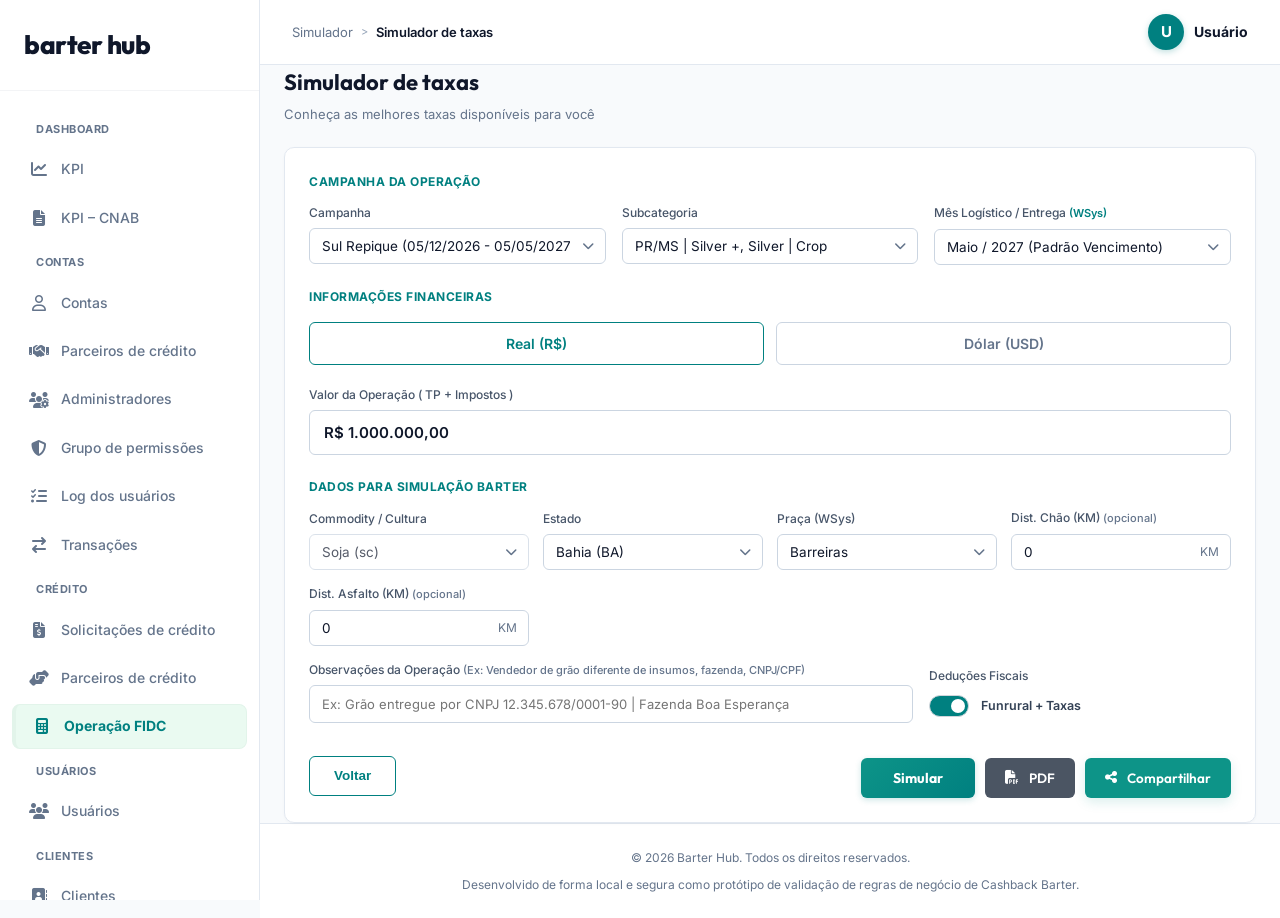
==== commit 660ee7e6: "refactor: atualizar logo para barter hub e usuario para generico no cabecalho" ====
--- a/index.html
+++ b/index.html
@@ -25,7 +25,7 @@
         <!-- ==================== LEFT SIDEBAR MENU (FIGMA JESS) ==================== -->
         <aside class="sidebar-menu">
             <div class="sidebar-logo">
-                <span class="syde-logo-brand">syde</span>
+                <span class="syde-logo-brand">barter hub</span>
             </div>
 
             <nav class="nav-links">
@@ -113,8 +113,8 @@
                         <span class="breadcrumb-item active">Simulador de taxas</span>
                     </div>
                     <div class="header-user-badge">
-                        <div class="user-avatar-circle-jess">J</div>
-                        <span class="user-fullname-jess">Jessica Moraes</span>
+                        <div class="user-avatar-circle-jess">U</div>
+                        <span class="user-fullname-jess">Usuário</span>
                     </div>
                 </div>
             </header>
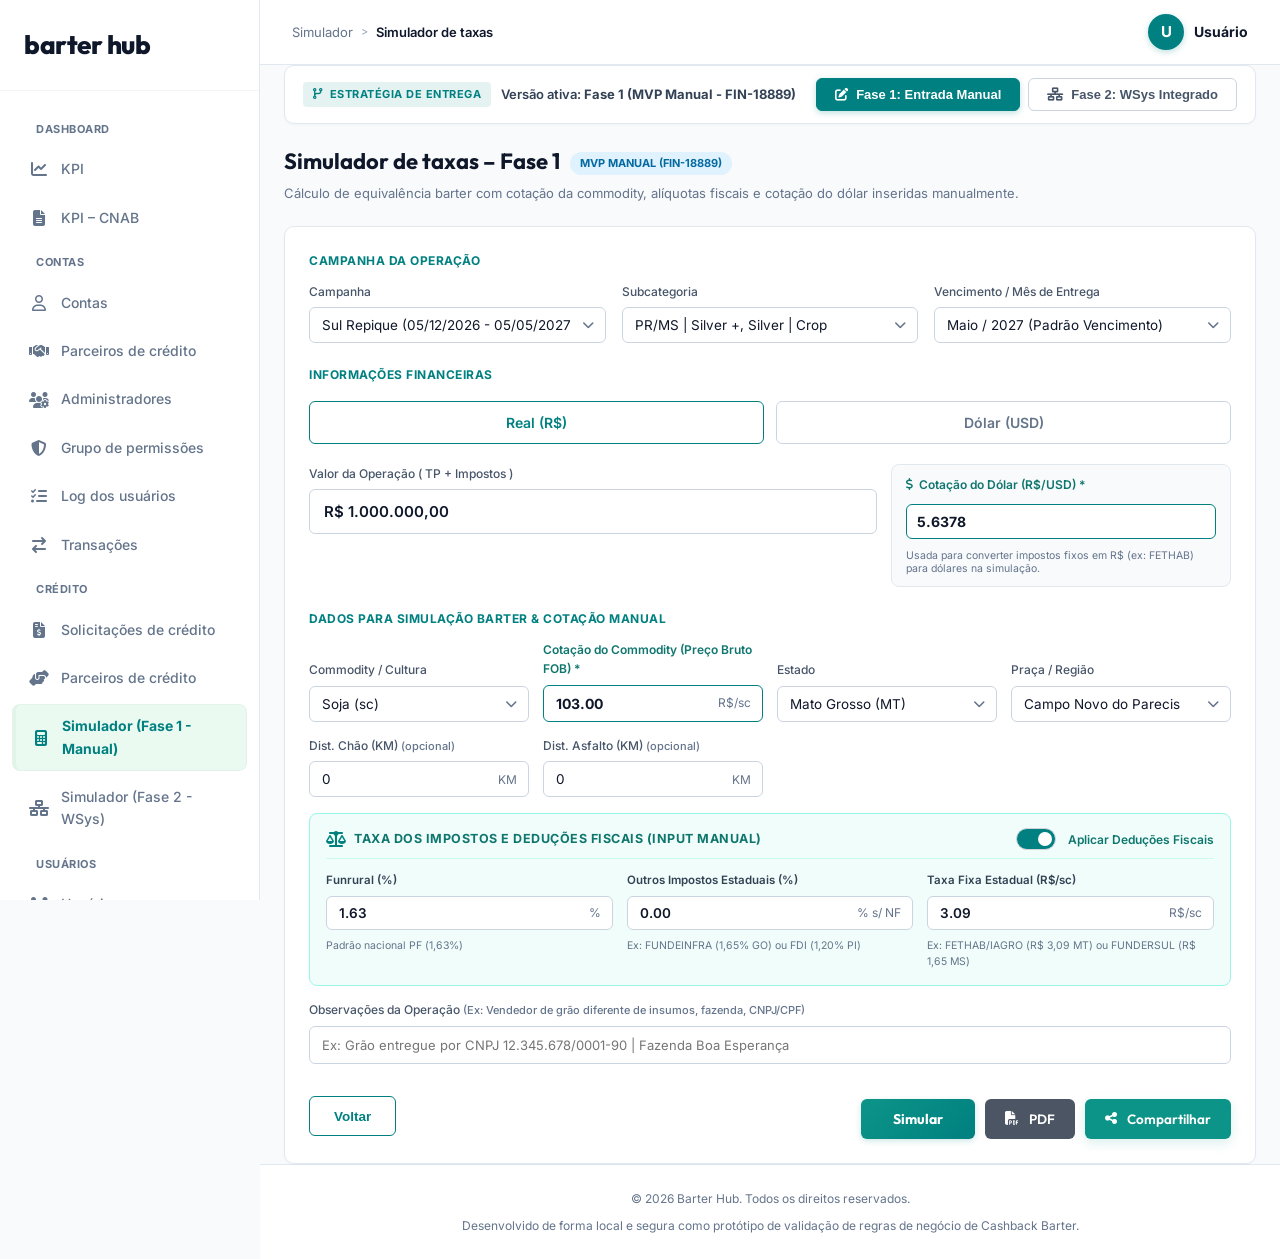
==== commit 65c532d7: "feat: implementar divisao de entregas Fase 1 (MVP Manual) e Fase 2 (WSys Integrado)" ====
--- a/index.html
+++ b/index.html
@@ -44,7 +44,8 @@
                 <div class="sidebar-section-header">CRÉDITO</div>
                 <a class="nav-link"><div class="nav-link-main"><i class="fa-solid fa-file-invoice-dollar"></i> Solicitações de crédito</div></a>
                 <a class="nav-link"><div class="nav-link-main"><i class="fa-solid fa-handshake-angle"></i> Parceiros de crédito</div></a>
-                <a class="nav-link active" id="nav-link-simulador-v2" onclick="showPage('simulador-v2')"><div class="nav-link-main" style="color:#008080; font-weight:700;"><i class="fa-solid fa-calculator" style="color:#008080;"></i> Operação FIDC</div></a>
+                <a class="nav-link active" id="nav-link-simulador-v1" onclick="showPage('simulador-v1')"><div class="nav-link-main" style="color:#008080; font-weight:700;"><i class="fa-solid fa-calculator" style="color:#008080;"></i> Simulador (Fase 1 - Manual)</div></a>
+                <a class="nav-link" id="nav-link-simulador-v2" onclick="showPage('simulador-v2')"><div class="nav-link-main"><i class="fa-solid fa-network-wired"></i> Simulador (Fase 2 - WSys)</div></a>
 
                 <div class="sidebar-section-header">Usuários</div>
                 <a class="nav-link"><div class="nav-link-main"><i class="fa-solid fa-users"></i> Usuários</div></a>
@@ -55,8 +56,8 @@
                 <div class="sidebar-section-header">OUTROS SERVIÇOS</div>
                 <a class="nav-link"><div class="nav-link-main"><i class="fa-solid fa-cubes"></i> Outros serviços</div></a>
 
-                <div class="sidebar-section-header">INTEGRAÇÕES</div>
-                <a class="nav-link" id="nav-link-pracas" onclick="showPage('pracas')"><div class="nav-link-main"><i class="fa-solid fa-network-wired"></i> Parceiros</div></a>
+                <div class="sidebar-section-header">INTEGRAÇÕES & MOTOR FISCAL</div>
+                <a class="nav-link" id="nav-link-pracas" onclick="showPage('pracas')"><div class="nav-link-main"><i class="fa-solid fa-scale-balanced"></i> Motor Fiscal Barter</div></a>
 
                 <div class="sidebar-section-header">MOTOR DE CRÉDITO</div>
                 <a class="nav-link"><div class="nav-link-main"><i class="fa-solid fa-sliders"></i> Distribuição de Limites</div></a>
@@ -202,15 +203,426 @@
                 </div>
 
 
-                <!-- ==================== PAGE: SIMULADOR ==================== -->
-
-                <!-- ==================== PAGE: SIMULADOR ==================== -->
-                <div class="simulator-v2-container" id="page-simulador-v2"
+                <!-- ==================== PAGE: SIMULADOR FASE 1 (MANUAL - FIN-18889) ==================== -->
+                <div class="simulator-v2-container" id="page-simulador-v1"
                     style="display:flex; flex-direction:column; gap:20px;">
+                    
+                    <!-- Top Phase Switcher Bar -->
+                    <div class="phase-selector-bar">
+                        <div style="display:flex; align-items:center; gap:10px; flex-wrap:wrap;">
+                            <span class="phase-tag"><i class="fa-solid fa-code-branch"></i> Estratégia de Entrega</span>
+                            <span style="font-size:13px; font-weight:600; color:#334155;">Versão ativa: <strong>Fase 1 (MVP Manual - FIN-18889)</strong></span>
+                        </div>
+                        <div style="display:flex; gap:8px; flex-wrap:wrap;">
+                            <button type="button" class="phase-tab-btn active" onclick="showPage('simulador-v1')">
+                                <i class="fa-solid fa-pen-to-square"></i> Fase 1: Entrada Manual
+                            </button>
+                            <button type="button" class="phase-tab-btn" onclick="showPage('simulador-v2')">
+                                <i class="fa-solid fa-network-wired"></i> Fase 2: WSys Integrado
+                            </button>
+                        </div>
+                    </div>
+
                     <!-- Page Title -->
                     <div style="margin-bottom:2px;">
-                        <h2 style="font-family:var(--font-heading); color:#0f172a; font-size:22px; font-weight:700; margin:0 0 4px 0;">Simulador de taxas</h2>
-                        <p style="color:var(--text-secondary); font-size:13px; margin:0;">Conheça as melhores taxas disponíveis para você</p>
+                        <div style="display:flex; align-items:center; gap:10px; flex-wrap:wrap;">
+                            <h2 style="font-family:var(--font-heading); color:#0f172a; font-size:22px; font-weight:700; margin:0 0 4px 0;">Simulador de taxas – Fase 1</h2>
+                            <span style="background:#e0f2fe; color:#0369a1; font-size:11px; font-weight:700; padding:3px 10px; border-radius:12px; text-transform:uppercase;">MVP Manual (FIN-18889)</span>
+                        </div>
+                        <p style="color:var(--text-secondary); font-size:13px; margin:0;">
+                            Cálculo de equivalência barter com cotação da commodity, alíquotas fiscais e cotação do dólar inseridas manualmente.
+                        </p>
+                    </div>
+
+                    <!-- Form Card (Figma Jess Style) -->
+                    <div class="card animate-fade-in" style="background:#ffffff; border:1px solid #e2e8f0; border-radius:10px; padding:24px; box-shadow:0 1px 3px rgba(0,0,0,0.03);">
+                        <form novalidate onsubmit="event.preventDefault(); window.handleFormSimulateV1(event);"
+                            style="display:flex; flex-direction:column; gap:22px;">
+                            
+                            <!-- Section 1: Campanha da Operação -->
+                            <div>
+                                <span style="font-size:12px; font-weight:700; text-transform:uppercase; color:#008080; letter-spacing:0.5px; display:block; margin-bottom:12px;">Campanha da Operação</span>
+                                <div style="display:grid; grid-template-columns: repeat(auto-fit, minmax(280px, 1fr)); gap:16px;">
+                                    <div class="input-group" style="margin-bottom:0;">
+                                        <label for="v1-sim-campanha-select" style="font-size:12px; color:#475569; font-weight:500;">Campanha</label>
+                                        <div class="select-wrapper">
+                                            <select id="v1-sim-campanha-select" onchange="onCampanhaSelectChangeV1(this.value);" style="border:1px solid #cbd5e1; border-radius:6px; font-size:13.5px;">
+                                                <option value="0" selected>Sul Repique (05/12/2026 - 05/05/2027)</option>
+                                                <option value="1">Cerrado Safra 2026/27 (01/10/2026 - 30/05/2027)</option>
+                                                <option value="2">Planilha 2026 (216 dias) (01/10/2025 - 05/05/2026)</option>
+                                                <option value="custom">Campanha Customizada (Manual)</option>
+                                            </select>
+                                        </div>
+                                    </div>
+                                    <div class="input-group" style="margin-bottom:0;">
+                                        <label for="v1-sim-subcategoria" style="font-size:12px; color:#475569; font-weight:500;">Subcategoria</label>
+                                        <div class="select-wrapper">
+                                            <select id="v1-sim-subcategoria" onchange="onSubcategoriaChangeV1(this.value)" style="border:1px solid #cbd5e1; border-radius:6px; font-size:13.5px;">
+                                                <option value="pr_ms_silver_crop" selected>PR/MS | Silver +, Silver | Crop</option>
+                                                <option value="rs_sc_silver_crop_maio">RS/SC | Silver +, Silver | Crop | Venc. Maio</option>
+                                                <option value="rs_sc_black_crop_maio">RS/SC | Black | Crop | Venc. Maio</option>
+                                                <option value="rs_sc_bio_maio">RS/SC | Bio | Venc. Maio</option>
+                                                <option value="rs_sc_silver_crop_junho">RS/SC | Silver +, Silver | Crop | Venc. Junho</option>
+                                                <option value="rs_sc_bio_junho">RS/SC | Bio | Venc. Junho</option>
+                                                <option value="pr_ms_bio">PR/MS | Bio</option>
+                                                <option value="pr_ms_black_crop">PR/MS | Black | Crop</option>
+                                                <option value="pr_ms_black_plus_crop">PR/MS | Black + | Crop</option>
+                                                <option value="rs_sc_black_crop_junho">RS/SC | Black | Crop | Venc. Junho</option>
+                                                <option value="rs_sc_black_plus_crop_maio">RS/SC | Black + | Crop | Venc. Maio</option>
+                                                <option value="rs_sc_black_plus_crop_junho">RS/SC | Black + | Crop | Venc. Junho</option>
+                                            </select>
+                                        </div>
+                                    </div>
+                                    <div class="input-group" style="margin-bottom:0;">
+                                        <label for="v1-sim-mes-logistico" style="font-size:12px; color:#475569; font-weight:500;">
+                                            Vencimento / Mês de Entrega
+                                        </label>
+                                        <div class="select-wrapper">
+                                            <select id="v1-sim-mes-logistico" style="border:1px solid #cbd5e1; border-radius:6px; font-size:13.5px;">
+                                                <option value="05/2027" selected>Maio / 2027 (Padrão Vencimento)</option>
+                                                <option value="04/2027">Abril / 2027</option>
+                                                <option value="06/2027">Junho / 2027</option>
+                                                <option value="07/2027">Julho / 2027</option>
+                                            </select>
+                                        </div>
+                                    </div>
+                                </div>
+                            </div>
+
+                            <!-- Section 2: Informações financeiras -->
+                            <div>
+                                <span style="font-size:12px; font-weight:700; text-transform:uppercase; color:#008080; letter-spacing:0.5px; display:block; margin-bottom:12px;">Informações Financeiras</span>
+                                <div style="display:flex; flex-direction:column; gap:14px;">
+                                    <div class="currency-selector-group" style="width:100%; max-width:100%; display:grid; grid-template-columns:1fr 1fr; gap:12px;">
+                                        <button type="button" class="currency-btn active" id="v1-btn-currency-brl"
+                                            onclick="setCurrency('BRL')" style="border:1.5px solid #008080; background:#ffffff; color:#008080; border-radius:6px; font-weight:600; font-size:14px; padding:12px; cursor:pointer;">Real (R$)</button>
+                                        <button type="button" class="currency-btn" id="v1-btn-currency-usd"
+                                            onclick="setCurrency('USD')" style="border:1px solid #cbd5e1; background:#ffffff; color:#64748b; border-radius:6px; font-weight:600; font-size:14px; padding:12px; cursor:pointer;">Dólar (USD)</button>
+                                    </div>
+                                    
+                                    <div style="display:grid; grid-template-columns: 2fr 1.2fr; gap:14px; align-items:start;" id="v1-fin-grid">
+                                        <div class="input-group" style="margin-bottom:0;">
+                                            <label for="v1-sim-credito" style="font-size:12px; color:#475569; font-weight:500;">Valor da Operação ( TP + Impostos )</label>
+                                            <div class="input-wrapper">
+                                                <input type="text" id="v1-sim-credito" value="R$ 1.000.000,00" placeholder="R$ 1.000.000,00"
+                                                    style="font-size:15px; font-weight:600; padding:12px 14px; border:1px solid #cbd5e1; border-radius:6px;"
+                                                    oninput="document.getElementById('sim-credito').value=this.value; document.getElementById('sim-credito').dispatchEvent(new Event('input'));">
+                                            </div>
+                                        </div>
+                                        
+                                        <!-- Cotação do Dólar (Input Manual para cálculo dos impostos quando em USD) -->
+                                        <div class="input-group" id="v1-container-cotacao-dolar" style="margin-bottom:0; background:#f8fafc; border:1px solid #e2e8f0; border-radius:8px; padding:10px 14px;">
+                                            <label for="v1-sim-cotacao-dolar" style="font-size:12px; color:#0f766e; font-weight:600; display:flex; align-items:center; gap:6px;">
+                                                <i class="fa-solid fa-dollar-sign"></i> Cotação do Dólar (R$/USD) *
+                                            </label>
+                                            <div class="input-wrapper" style="margin-top:4px;">
+                                                <input type="number" step="0.0001" id="v1-sim-cotacao-dolar" value="5.6378" placeholder="5.6378"
+                                                    style="border:1.5px solid #008080; border-radius:6px; font-size:14px; font-weight:700; color:#0f172a; padding:8px 10px;">
+                                            </div>
+                                            <small style="font-size:10.5px; color:#64748b; display:block; margin-top:4px; line-height:1.3;">
+                                                Usada para converter impostos fixos em R$ (ex: FETHAB) para dólares na simulação.
+                                            </small>
+                                        </div>
+                                    </div>
+                                </div>
+                            </div>
+
+                            <!-- Section 3: Dados para Simulação Barter & Cotação do Commodity (Manual) -->
+                            <div>
+                                <span style="font-size:12px; font-weight:700; text-transform:uppercase; color:#008080; letter-spacing:0.5px; display:block; margin-bottom:12px;">Dados para Simulação Barter & Cotação Manual</span>
+                                <div style="display:grid; grid-template-columns: repeat(auto-fit, minmax(220px, 1fr)); gap:14px; align-items:end;">
+                                    <div class="input-group" style="margin-bottom:0;">
+                                        <label for="v1-sim-commodity" style="font-size:12px; color:#475569; font-weight:500;">Commodity / Cultura</label>
+                                        <div class="select-wrapper">
+                                            <select id="v1-sim-commodity" style="border:1px solid #cbd5e1; border-radius:6px; font-size:13.5px;"
+                                                onchange="onCulturaChangeV1(this.value);">
+                                                <option value="Soja" selected>Soja (sc)</option>
+                                                <option value="Milho">Milho (sc)</option>
+                                                <option value="Algodão">Algodão (lp)</option>
+                                            </select>
+                                        </div>
+                                    </div>
+
+                                    <!-- Campo Manual de Cotação da Commodity -->
+                                    <div class="input-group" style="margin-bottom:0;">
+                                        <label for="v1-sim-preco-bruto" style="font-size:12px; color:#0f766e; font-weight:600;">
+                                            Cotação do Commodity (Preço Bruto FOB) *
+                                        </label>
+                                        <div class="input-wrapper">
+                                            <input type="number" step="0.01" id="v1-sim-preco-bruto" value="103.00" placeholder="103.00"
+                                                style="border:1.5px solid #008080; border-radius:6px; font-size:14px; font-weight:700; color:#0f172a; padding:9px 12px;">
+                                            <span class="input-suffix" id="v1-sim-preco-bruto-suffix">R$/sc</span>
+                                        </div>
+                                    </div>
+
+                                    <div class="input-group" style="margin-bottom:0;">
+                                        <label for="v1-sim-estado" style="font-size:12px; color:#475569; font-weight:500;">Estado</label>
+                                        <div class="select-wrapper">
+                                            <select id="v1-sim-estado" style="border:1px solid #cbd5e1; border-radius:6px; font-size:13.5px;"
+                                                onchange="onEstadoChangeV1(this.value);">
+                                                <option value="MT" selected>Mato Grosso (MT)</option>
+                                                <option value="GO">Goiás (GO)</option>
+                                                <option value="MS">Mato Grosso do Sul (MS)</option>
+                                                <option value="PR">Paraná (PR)</option>
+                                                <option value="BA">Bahia (BA)</option>
+                                                <option value="MA">Maranhão (MA)</option>
+                                                <option value="TO">Tocantins (TO)</option>
+                                                <option value="PI">Piauí (PI)</option>
+                                                <option value="RO">Rondônia (RO)</option>
+                                                <option value="MG">Minas Gerais (MG)</option>
+                                                <option value="SP">São Paulo (SP)</option>
+                                                <option value="RS">Rio Grande do Sul (RS)</option>
+                                            </select>
+                                        </div>
+                                    </div>
+                                    <div class="input-group" style="margin-bottom:0;">
+                                        <label for="v1-sim-regiao" style="font-size:12px; color:#475569; font-weight:500;">Praça / Região</label>
+                                        <div class="select-wrapper">
+                                            <select id="v1-sim-regiao" style="border:1px solid #cbd5e1; border-radius:6px; font-size:13.5px;">
+                                                <option value="Campo Novo do Parecis" selected>Campo Novo do Parecis</option>
+                                                <option value="Sorriso">Sorriso</option>
+                                                <option value="Querência">Querência</option>
+                                                <option value="Rondonópolis">Rondonópolis</option>
+                                                <option value="Primavera do Leste">Primavera do Leste</option>
+                                                <option value="Nova Mutum">Nova Mutum</option>
+                                                <option value="Sinop">Sinop</option>
+                                                <option value="Lucas do Rio Verde">Lucas do Rio Verde</option>
+                                            </select>
+                                        </div>
+                                    </div>
+                                    <div class="input-group" style="margin-bottom:0;">
+                                        <label for="v1-sim-dist-chao" style="font-size:12px; color:#475569; font-weight:500;">Dist. Chão (KM) <span style="font-size:11px;color:var(--text-secondary);">(opcional)</span></label>
+                                        <div class="input-wrapper">
+                                            <input type="number" id="v1-sim-dist-chao" value="0" min="0" placeholder="0" style="border:1px solid #cbd5e1; border-radius:6px; font-size:13.5px;">
+                                            <span class="input-suffix">KM</span>
+                                        </div>
+                                    </div>
+                                    <div class="input-group" style="margin-bottom:0;">
+                                        <label for="v1-sim-dist-asfalto" style="font-size:12px; color:#475569; font-weight:500;">Dist. Asfalto (KM) <span style="font-size:11px;color:var(--text-secondary);">(opcional)</span></label>
+                                        <div class="input-wrapper">
+                                            <input type="number" id="v1-sim-dist-asfalto" value="0" min="0" placeholder="0" style="border:1px solid #cbd5e1; border-radius:6px; font-size:13.5px;">
+                                            <span class="input-suffix">KM</span>
+                                        </div>
+                                    </div>
+                                </div>
+
+                                <!-- Section 4: Motor Fiscal - Parâmetros Tributários Manuais (FIN-18889) -->
+                                <div class="manual-field-card" style="margin-top:16px;">
+                                    <div style="display:flex; justify-content:space-between; align-items:center; flex-wrap:wrap; gap:10px; margin-bottom:12px; border-bottom:1px solid #ccfbf1; padding-bottom:8px;">
+                                        <div style="display:flex; align-items:center; gap:8px;">
+                                            <i class="fa-solid fa-scale-balanced" style="color:#008080; font-size:16px;"></i>
+                                            <span style="font-size:12.5px; font-weight:700; color:#0f766e; text-transform:uppercase; letter-spacing:0.5px;">
+                                                Taxa dos Impostos e Deduções Fiscais (Input Manual)
+                                            </span>
+                                        </div>
+                                        <div class="toggle-switch" style="margin:0;">
+                                            <input type="checkbox" id="v1-sim-descontos" checked onchange="toggleFiscalDeductionsV1(this.checked);">
+                                            <label for="v1-sim-descontos" class="toggle-slider"></label>
+                                            <span class="toggle-label" style="font-size:12px; font-weight:600; color:#0f766e;">Aplicar Deduções Fiscais</span>
+                                        </div>
+                                    </div>
+
+                                    <div style="display:grid; grid-template-columns: repeat(auto-fit, minmax(200px, 1fr)); gap:14px;" id="v1-fiscal-inputs-row">
+                                        <div class="input-group" style="margin-bottom:0;">
+                                            <label for="v1-sim-funrural-pct" style="font-size:11.5px; color:#334155; font-weight:600;">
+                                                Funrural (%)
+                                            </label>
+                                            <div class="input-wrapper">
+                                                <input type="number" step="0.01" id="v1-sim-funrural-pct" value="1.63" placeholder="1.63"
+                                                    style="border:1px solid #cbd5e1; border-radius:6px; font-size:13.5px; font-weight:600; padding:8px 12px;">
+                                                <span class="input-suffix">%</span>
+                                            </div>
+                                            <small style="font-size:10.5px; color:#64748b; margin-top:2px; display:block;">Padrão nacional PF (1,63%)</small>
+                                        </div>
+
+                                        <div class="input-group" style="margin-bottom:0;">
+                                            <label for="v1-sim-imposto-estadual-pct" style="font-size:11.5px; color:#334155; font-weight:600;">
+                                                Outros Impostos Estaduais (%)
+                                            </label>
+                                            <div class="input-wrapper">
+                                                <input type="number" step="0.01" id="v1-sim-imposto-estadual-pct" value="0.00" placeholder="0.00"
+                                                    style="border:1px solid #cbd5e1; border-radius:6px; font-size:13.5px; font-weight:600; padding:8px 12px;">
+                                                <span class="input-suffix">% s/ NF</span>
+                                            </div>
+                                            <small style="font-size:10.5px; color:#64748b; margin-top:2px; display:block;">Ex: FUNDEINFRA (1,65% GO) ou FDI (1,20% PI)</small>
+                                        </div>
+
+                                        <div class="input-group" style="margin-bottom:0;">
+                                            <label for="v1-sim-taxa-fixa" style="font-size:11.5px; color:#334155; font-weight:600;">
+                                                Taxa Fixa Estadual (R$/sc)
+                                            </label>
+                                            <div class="input-wrapper">
+                                                <input type="number" step="0.01" id="v1-sim-taxa-fixa" value="3.09" placeholder="3.09"
+                                                    style="border:1px solid #cbd5e1; border-radius:6px; font-size:13.5px; font-weight:600; padding:8px 12px;">
+                                                <span class="input-suffix">R$/sc</span>
+                                            </div>
+                                            <small style="font-size:10.5px; color:#64748b; margin-top:2px; display:block;">Ex: FETHAB/IAGRO (R$ 3,09 MT) ou FUNDERSUL (R$ 1,65 MS)</small>
+                                        </div>
+                                    </div>
+                                </div>
+
+                                <!-- Observações da Operação -->
+                                <div style="margin-top:14px;">
+                                    <div class="input-group" style="margin-bottom:0;">
+                                        <label for="v1-sim-obs" style="font-size:12px; color:#475569; font-weight:500;">
+                                            Observações da Operação <span style="font-size:11px; color:#64748b;">(Ex: Vendedor de grão diferente de insumos, fazenda, CNPJ/CPF)</span>
+                                        </label>
+                                        <div class="input-wrapper">
+                                            <input type="text" id="v1-sim-obs" placeholder="Ex: Grão entregue por CNPJ 12.345.678/0001-90 | Fazenda Boa Esperança"
+                                                style="border:1px solid #cbd5e1; border-radius:6px; font-size:13px; padding:10px 12px; width:100%;">
+                                        </div>
+                                    </div>
+                                </div>
+                            </div>
+
+                            <!-- Footer Action Buttons -->
+                            <div style="display:flex; justify-content:space-between; align-items:center; flex-wrap:wrap; gap:12px; margin-top:8px;">
+                                <div>
+                                    <button type="button" class="btn-outline" id="v1-btn-voltar" onclick="resetFormToDefaultsV1()"
+                                        style="padding:9px 24px; min-height:40px; border-radius:6px; border:1px solid #008080; color:#008080; background:#ffffff; font-weight:600; font-size:13.5px; cursor:pointer; display:inline-flex; align-items:center; gap:8px;">
+                                        Voltar
+                                    </button>
+                                </div>
+                                <div style="display:flex; gap:10px; flex-wrap:wrap;">
+                                    <button type="button" class="btn-submit" id="v1-btn-sim-calcular"
+                                        onclick="window.handleFormSimulateV1(event)"
+                                        style="width:auto; padding:10px 32px; min-height:40px; background-color:#008080; border-radius:6px; font-weight:700; font-size:14px; box-shadow:0 2px 6px rgba(0,128,128,0.2); cursor:pointer;">
+                                        Simular
+                                    </button>
+                                    <button type="button" class="btn-submit btn-pdf" id="v1-btn-sim-pdf"
+                                        onclick="downloadSimulationPDF()"
+                                        style="width:auto; padding:10px 20px; background-color:#4b5563; background-image:none; box-shadow:none; min-height:40px; border-radius:6px; font-weight:600; font-size:13.5px;">
+                                        <i class="fa-solid fa-file-pdf"></i> PDF
+                                    </button>
+                                    <button type="button" class="btn-submit btn-share" id="v1-btn-sim-share"
+                                        onclick="openSharePopup()"
+                                        style="width:auto; padding:10px 20px; min-height:40px; border-radius:6px; font-weight:600; font-size:13.5px;">
+                                        <i class="fa-solid fa-share-nodes"></i> Compartilhar
+                                    </button>
+                                </div>
+                            </div>
+                        </form>
+                    </div>
+
+                    <!-- Results Section for Fase 1 (No Chicago CBOT badge & No TradingView widget) -->
+                    <div id="v1-sim-results-wrapper" style="display:none; flex-direction:column; gap:20px;">
+                        
+                        <!-- Resumo da Operação Card -->
+                        <div id="v1-summary-card" class="jess-summary-card animate-fade-in">
+                            <div class="jess-summary-title">Resumo da operação (Fase 1 - Manual)</div>
+                            <div class="jess-summary-grid">
+                                <div class="jess-summary-col">
+                                    <span class="jess-summary-label">VALOR</span>
+                                    <strong id="v1-summary-value" class="jess-summary-val">R$ 1.000.000,00</strong>
+                                </div>
+                                <div class="jess-summary-col border-left">
+                                    <span class="jess-summary-label">
+                                        <i class="fa-regular fa-calendar" style="color:#008080;"></i> DATA DA SIMULAÇÃO
+                                    </span>
+                                    <strong id="v1-summary-date" class="jess-summary-val" style="font-size:22px;">-</strong>
+                                </div>
+                                <div class="jess-summary-col border-left">
+                                    <span class="jess-summary-label">
+                                        <i class="fa-regular fa-clock" style="color:#008080;"></i> VALIDADE DA SIMULAÇÃO
+                                    </span>
+                                    <strong id="v1-summary-validity" class="jess-summary-val" style="font-size:22px;">-</strong>
+                                </div>
+                            </div>
+                            <div id="v1-summary-obs-container" style="display:none; margin-top:14px; padding-top:10px; border-top:1px solid rgba(0, 128, 128, 0.2); font-size:12.5px; color:#0f766e;">
+                                <strong>Observações da Operação:</strong> <span id="v1-summary-obs-display"></span>
+                            </div>
+                        </div>
+
+                        <!-- Modality Cards List (4 Columns Grid matching Figma Jess) -->
+                        <div class="modality-cards-grid" id="v1-modality-cards-list">
+                        </div>
+
+                        <!-- Tabela de Validação do Racional dos Cálculos (Fase 1) -->
+                        <div id="v1-validation-section" class="card animate-fade-in" style="display:none; margin-top:20px; border:2px dashed #0d9488; background:#f0fdfa; padding:20px; border-radius:12px;">
+                            <div style="background:#0f766e; color:#ffffff; padding:12px 16px; border-radius:8px; font-weight:700; font-size:13px; text-transform:uppercase; letter-spacing:0.5px; margin-bottom:16px; display:flex; align-items:center; gap:10px;">
+                                <i class="fa-solid fa-calculator" style="font-size:18px;"></i>
+                                <span>Racional Matemático da Simulação (Fase 1 - Entradas Manuais)</span>
+                            </div>
+
+                            <h3 style="font-family:var(--font-heading); color:#0f766e; font-size:16px; margin:0 0 14px 0; display:flex; align-items:center; gap:8px;">
+                                <i class="fa-solid fa-table-list text-teal"></i> Matriz de Parâmetros Digitados e Racional Fiscal Aplicado
+                            </h3>
+
+                            <!-- Key Campaign & Internal Parameters Grid -->
+                            <div style="display:grid; grid-template-columns:repeat(auto-fit, minmax(200px, 1fr)); gap:12px; margin-bottom:20px;">
+                                <div style="background:#ffffff; padding:12px; border-radius:8px; border:1px solid #99f6e4;">
+                                    <div style="font-size:11px; color:#0f766e; font-weight:600; text-transform:uppercase;">Campanha Selecionada</div>
+                                    <div id="v1-val-camp-nome" style="font-size:13px; font-weight:700; color:#1e293b; margin-top:2px;">-</div>
+                                </div>
+                                <div style="background:#ffffff; padding:12px; border-radius:8px; border:1px solid #99f6e4;">
+                                    <div style="font-size:11px; color:#0f766e; font-weight:600; text-transform:uppercase;">Datas (Carência / Vencimento / Prazo)</div>
+                                    <div id="v1-val-camp-datas" style="font-size:13px; font-weight:700; color:#1e293b; margin-top:2px;">-</div>
+                                </div>
+                                <div style="background:#ffffff; padding:12px; border-radius:8px; border:1px solid #99f6e4;">
+                                    <div style="font-size:11px; color:#0f766e; font-weight:600; text-transform:uppercase;">Moeda da Operação</div>
+                                    <div id="v1-val-moeda-cambio" style="font-size:13px; font-weight:700; color:#1e293b; margin-top:2px;">-</div>
+                                </div>
+                                <div style="background:#ffffff; padding:12px; border-radius:8px; border:1px solid #99f6e4;">
+                                    <div style="font-size:11px; color:#0f766e; font-weight:600; text-transform:uppercase;">Cotação Commodity (Manual)</div>
+                                    <div id="v1-val-preco-wsys" style="font-size:13px; font-weight:700; color:#1e293b; margin-top:2px;">-</div>
+                                </div>
+                                <div style="background:#ffffff; padding:12px; border-radius:8px; border:1px solid #99f6e4;">
+                                    <div style="font-size:11px; color:#0f766e; font-weight:600; text-transform:uppercase;">Impostos e Deduções (Manual)</div>
+                                    <div id="v1-val-praca-imposto" style="font-size:13px; font-weight:700; color:#1e293b; margin-top:2px;">-</div>
+                                </div>
+                                <div style="background:#ffffff; padding:12px; border-radius:8px; border:1px solid #99f6e4;">
+                                    <div style="font-size:11px; color:#0f766e; font-weight:600; text-transform:uppercase;">Cotação Dólar PTAX (Conversão Fiscal)</div>
+                                    <div id="v1-val-dolar-conversao" style="font-size:13px; font-weight:700; color:#1e293b; margin-top:2px;">R$ 5,6378</div>
+                                </div>
+                            </div>
+
+                            <!-- Step-by-Step Table -->
+                            <div style="overflow-x:auto; background:#ffffff; border-radius:8px; border:1px solid #99f6e4;">
+                                <table class="data-table" style="width:100%; border-collapse:collapse; font-size:12px;">
+                                    <thead>
+                                        <tr style="background:#ccfbf1; color:#115e59; text-align:left;">
+                                            <th style="padding:10px 12px; border-bottom:2px solid #99f6e4;">Indicador / Etapa do Racional</th>
+                                            <th style="padding:10px 12px; border-bottom:2px solid #99f6e4;">Fórmula Aplicada</th>
+                                            <th style="padding:10px 12px; border-bottom:2px solid #99f6e4; background:#dcfce7; color:#14532d;">Nutrade (Estrutura Barter Hub)</th>
+                                        </tr>
+                                    </thead>
+                                    <tbody id="v1-val-table-body">
+                                    </tbody>
+                                </table>
+                            </div>
+                        </div>
+
+                    </div>
+                </div>
+
+
+                <!-- ==================== PAGE: SIMULADOR FASE 2 (WSYS INTEGRADO) ==================== -->
+                <div class="simulator-v2-container" id="page-simulador-v2"
+                    style="display:none; flex-direction:column; gap:20px;">
+                    
+                    <!-- Top Phase Switcher Bar -->
+                    <div class="phase-selector-bar">
+                        <div style="display:flex; align-items:center; gap:10px; flex-wrap:wrap;">
+                            <span class="phase-tag"><i class="fa-solid fa-code-branch"></i> Estratégia de Entrega</span>
+                            <span style="font-size:13px; font-weight:600; color:#334155;">Versão ativa: <strong>Fase 2 (Conectado ao WSys CTRM)</strong></span>
+                        </div>
+                        <div style="display:flex; gap:8px; flex-wrap:wrap;">
+                            <button type="button" class="phase-tab-btn" onclick="showPage('simulador-v1')">
+                                <i class="fa-solid fa-pen-to-square"></i> Fase 1: Entrada Manual
+                            </button>
+                            <button type="button" class="phase-tab-btn active" onclick="showPage('simulador-v2')">
+                                <i class="fa-solid fa-network-wired"></i> Fase 2: WSys Integrado
+                            </button>
+                        </div>
+                    </div>
+
+                    <!-- Page Title -->
+                    <div style="margin-bottom:2px;">
+                        <div style="display:flex; align-items:center; gap:10px; flex-wrap:wrap;">
+                            <h2 style="font-family:var(--font-heading); color:#0f172a; font-size:22px; font-weight:700; margin:0 0 4px 0;">Simulador de taxas – Fase 2</h2>
+                            <span style="background:#fef3c7; color:#92400e; font-size:11px; font-weight:700; padding:3px 10px; border-radius:12px; text-transform:uppercase;">Conectado ao WSys (CTRM 2.10.1)</span>
+                        </div>
+                        <p style="color:var(--text-secondary); font-size:13px; margin:0;">Cotações automáticas do WSys, integração de rotas e monitoramento do mercado de Chicago (CBOT).</p>
                     </div>
 
                     <!-- Top Card: Full width operations parameters form (Figma Jess Style) -->
@@ -870,24 +1282,47 @@
 
                 </div>
 
-                <!-- ==================== PAGE 4: CADASTRO DE PRAÇAS (WSYS) ==================== -->
+                <!-- ==================== PAGE 4: MOTOR FISCAL BARTER ==================== -->
                 <div id="page-pracas" style="display:none" class="animate-fade-in">
 
-                    <!-- View A: Praças List View -->
+                    <!-- Banner de Informação & Status PTAX -->
+                    <div class="card" style="margin-bottom: 20px; background: linear-gradient(135deg, rgba(0, 128, 128, 0.05) 0%, rgba(15, 23, 42, 0.02) 100%); border-left: 4px solid var(--primary-color);">
+                        <div style="display: flex; justify-content: space-between; align-items: center; flex-wrap: wrap; gap: 15px;">
+                            <div>
+                                <h3 style="margin: 0 0 5px 0; color: var(--primary-deep); font-size: 16px; font-weight: 700;">
+                                    <i class="fa-solid fa-scale-balanced" style="margin-right: 8px; color: var(--primary-color);"></i>
+                                    Motor Fiscal Syde: Orquestração Tributária Regional
+                                </h3>
+                                <p style="margin: 0; font-size: 12.5px; color: var(--text-secondary); line-height: 1.4;">
+                                    Como a API do WSys não provê dados fiscais no preço FOB, o Syde centraliza as alíquotas estaduais (FUNDEINFRA, FDI), Funrural e taxas indexadas em UPF/UFERMS para Soja, Milho e Algodão.
+                                </p>
+                            </div>
+                            <div style="display: flex; align-items: center; gap: 12px; background: white; padding: 10px 16px; border-radius: 8px; border: 1px solid var(--border-color); box-shadow: var(--shadow-sm);">
+                                <div>
+                                    <span style="display: block; font-size: 10.5px; color: var(--text-secondary); font-weight: 600; text-transform: uppercase;">PTAX BACEN Oficial (Venda)</span>
+                                    <span id="ptax-status-display" style="font-size: 15px; font-weight: 800; color: #0f172a; font-family: var(--font-heading);">
+                                        R$ 5,6378 <small style="font-size: 11px; color: #10b981; font-weight: 600;"><i class="fa-solid fa-circle-check"></i> Ativa</small>
+                                    </span>
+                                </div>
+                                <button type="button" class="btn-action" onclick="fetchLivePtax()" title="Atualizar cotação PTAX direto do Banco Central" style="padding: 6px 10px; font-size: 12px; border-radius: 6px; background-color: var(--primary-light); color: var(--primary-deep);">
+                                    <i class="fa-solid fa-arrows-rotate"></i> Atualizar
+                                </button>
+                            </div>
+                        </div>
+                    </div>
+
+                    <!-- View A: Lista de Regras Fiscais Regionais -->
                     <div id="pracas-list-view" class="card">
                         <div class="card-header"
                             style="display: flex; justify-content: space-between; align-items: center; width: 100%; gap: 15px;">
                             <div>
-                                <h2>Cadastro de Praças (WSys) <span class="tooltip-container"><i
-                                            class="fa-regular fa-circle-question"></i><span class="tooltip-text">Esta
-                                            tela simula o cadastro de praças e custos logísticos do sistema WSys,
-                                            conforme solicitado para demonstração.</span></span></h2>
-                                <p>Gerencie as praças integradas ao sistema WSys e configure seus custos de frete e
-                                    regras tributárias.</p>
+                                <h2>Motor Fiscal Barter: Matriz Tributária Regional <span class="tooltip-container"><i
+                                            class="fa-regular fa-circle-question"></i><span class="tooltip-text">Gerencie a matriz de retenções e deduções fiscais do Barter por Estado/Município e Cultura, com conversão oficial via PTAX para operações em Dólar.</span></span></h2>
+                                <p>Tabela de regras ativas aplicadas na apuração do Preço Líquido de Originação (Porteira).</p>
                             </div>
                             <button type="button" class="btn-submit" onclick="showCreatePracaForm()"
                                 style="width: auto; margin-top: 0; padding: 10px 20px;">
-                                <i class="fa-solid fa-plus"></i> Cadastrar Praça
+                                <i class="fa-solid fa-plus"></i> Cadastrar Regra Fiscal
                             </button>
                         </div>
 
@@ -895,14 +1330,14 @@
                             <table class="comparison-table detailed-table" id="pracas-table">
                                 <thead>
                                     <tr>
-                                        <th>Estado</th>
-                                        <th>Nome da Praça</th>
-                                        <th>Frete Chão (R$/KM)</th>
-                                        <th>Frete Asfalto (R$/KM)</th>
+                                        <th>UF / Polo</th>
+                                        <th>Cód. IBGE</th>
+                                        <th>Commodity</th>
                                         <th>Funrural (%)</th>
-                                        <th>Imposto Base NF (%)</th>
-                                        <th>Imposto Base UPF (R$/sc)</th>
-                                        <th>Enquadramento / Observação</th>
+                                        <th>Aliq. Estadual (%)</th>
+                                        <th>Taxa Fixa (R$/unid)</th>
+                                        <th>Equiv. USD (PTAX)</th>
+                                        <th>Regime / Enquadramento</th>
                                         <th style="text-align: center; width: 120px;">Ações</th>
                                     </tr>
                                 </thead>
@@ -913,21 +1348,25 @@
                         </div>
                     </div>
 
-                    <!-- View B: Praça Create/Edit View -->
+                    <!-- View B: Formulário de Cadastro / Edição -->
                     <div id="pracas-create-view" class="card" style="display: none;">
                         <div class="card-header">
-                            <h2 id="praca-form-title">Cadastrar nova praça no WSys</h2>
-                            <p>Preencha os dados logísticos e tributários (conforme matriz fiscal de Barter).</p>
+                            <h2 id="praca-form-title">Cadastrar Regra Fiscal no Motor Syde</h2>
+                            <p>Parâmetros tributários regionais para apuração de dedução na CPR de Barter.</p>
                         </div>
 
                         <form id="create-praca-form" onsubmit="handleSavePraca(event)" style="padding-top: 15px;">
                             <input type="hidden" id="praca-edit-index">
 
-                            <div style="display: grid; grid-template-columns: 1fr 1fr; gap: 20px; margin-bottom: 20px;">
-                                <div class="input-group">
-                                    <label for="praca-estado">Estado*</label>
+                            <!-- Bloco 1: Localização & Amarrações -->
+                            <div style="font-size: 11px; font-weight: 700; color: var(--primary-deep); text-transform: uppercase; letter-spacing: 0.5px; margin-bottom: 12px; border-bottom: 1px solid var(--border-color); padding-bottom: 4px;">
+                                1. Localização & Correspondência com Catálogo WSys
+                            </div>
+                            <div style="display: grid; grid-template-columns: 1fr 2fr 1fr; gap: 15px; margin-bottom: 20px;">
+                                <div class="input-group">
+                                    <label for="praca-estado">Estado (UF)*</label>
                                     <div class="select-wrapper">
-                                        <select id="praca-estado" required>
+                                        <select id="praca-estado" onchange="onEstadoChangeFiscalForm(this.value)" required>
                                             <option value="MT">Mato Grosso (MT)</option>
                                             <option value="GO">Goiás (GO)</option>
                                             <option value="MS">Mato Grosso do Sul (MS)</option>
@@ -944,46 +1383,116 @@
                                     </div>
                                 </div>
                                 <div class="input-group">
-                                    <label for="praca-nome">Nome da Praça*</label>
+                                    <label for="praca-nome">Nome da Praça / Descrição Polo*</label>
                                     <input type="text" id="praca-nome" placeholder="Ex: Campo Novo do Parecis" required>
                                 </div>
-                            </div>
-
+                                <div class="input-group">
+                                    <label for="praca-ibge">Cód. IBGE Cidade <span class="tooltip-container"><i class="fa-regular fa-circle-question"></i><span class="tooltip-text">Código IBGE de 7 dígitos retornado pelo WSys em CD_Cidade_Origem. Se em branco, a regra aplica-se a todo o Estado.</span></span></label>
+                                    <input type="text" id="praca-ibge" placeholder="Ex: 5102637" maxlength="7">
+                                </div>
+                            </div>
+
+                            <!-- Bloco 2: Cultura & Peso de Unidade -->
+                            <div style="font-size: 11px; font-weight: 700; color: var(--primary-deep); text-transform: uppercase; letter-spacing: 0.5px; margin-bottom: 12px; border-bottom: 1px solid var(--border-color); padding-bottom: 4px;">
+                                2. Commodity & Unidade de Comercialização
+                            </div>
+                            <div style="display: grid; grid-template-columns: 1fr 1fr 1fr; gap: 15px; margin-bottom: 20px;">
+                                <div class="input-group">
+                                    <label for="praca-commodity">Commodity*</label>
+                                    <div class="select-wrapper">
+                                        <select id="praca-commodity" onchange="onCommodityChangeFiscalForm(this.value)" required>
+                                            <option value="SOJA">Soja (Saca 60 kg)</option>
+                                            <option value="MILHO">Milho (Saca 60 kg)</option>
+                                            <option value="ALGODAO">Algodão (Arroba 15 kg / lp)</option>
+                                        </select>
+                                    </div>
+                                </div>
+                                <div class="input-group">
+                                    <label for="praca-peso-kg">Peso por Unidade (kg)*</label>
+                                    <input type="number" id="praca-peso-kg" value="60" min="1" step="any" oninput="recalcTaxaFixaPreview()" required>
+                                    <small style="color:var(--text-secondary); font-size:11px;">Ex: 60 kg para Soja/Milho | 15 kg para Algodão (@)</small>
+                                </div>
+                                <div class="input-group">
+                                    <label for="praca-regime">Regime Produtor Padrão*</label>
+                                    <div class="select-wrapper">
+                                        <select id="praca-regime">
+                                            <option value="PESSOA_FISICA_COMERCIALIZACAO">Pessoa Física (1,63% comercialização)</option>
+                                            <option value="PESSOA_JURIDICA">Pessoa Jurídica (Regime Geral / Isenção)</option>
+                                        </select>
+                                    </div>
+                                </div>
+                            </div>
+
+                            <!-- Bloco 3: Alíquotas Percentuais -->
+                            <div style="font-size: 11px; font-weight: 700; color: var(--primary-deep); text-transform: uppercase; letter-spacing: 0.5px; margin-bottom: 12px; border-bottom: 1px solid var(--border-color); padding-bottom: 4px;">
+                                3. Alíquotas Percentuais (sobre o Preço Bruto FOB)
+                            </div>
+                            <div style="display: grid; grid-template-columns: 1fr 1fr 2fr; gap: 15px; margin-bottom: 20px;">
+                                <div class="input-group">
+                                    <label for="praca-funrural">Funrural (%)*</label>
+                                    <input type="number" id="praca-funrural" min="0" step="any" value="1.63" required>
+                                    <small style="color:var(--text-secondary); font-size:11px;">Padrão: 1,63% PF</small>
+                                </div>
+                                <div class="input-group">
+                                    <label for="praca-imposto-nf">Alíquota Estadual (%)</label>
+                                    <input type="number" id="praca-imposto-nf" min="0" step="any" value="0.00">
+                                    <small style="color:var(--text-secondary); font-size:11px;">Ex: FUNDEINFRA (GO) 1,65% | FDI (PI) 1,20%</small>
+                                </div>
+                                <div class="input-group">
+                                    <label for="praca-observacao">Identificação do Tributo Estadual</label>
+                                    <input type="text" id="praca-observacao" placeholder="Ex: FUNDEINFRA / FDI">
+                                </div>
+                            </div>
+
+                            <!-- Bloco 4: Taxas Fixas Indexadas (UPF / UFERMS) -->
+                            <div style="font-size: 11px; font-weight: 700; color: var(--primary-deep); text-transform: uppercase; letter-spacing: 0.5px; margin-bottom: 12px; border-bottom: 1px solid var(--border-color); padding-bottom: 4px; display: flex; justify-content: space-between; align-items: center;">
+                                <span>4. Taxas Fixas Indexadas em Moeda Fiscal (UPF / UFERMS)</span>
+                                <label style="display: flex; align-items: center; gap: 6px; font-size: 12px; text-transform: none; cursor: pointer; margin: 0;">
+                                    <input type="checkbox" id="praca-aplica-indexador" onchange="toggleIndexadorSection(this.checked)" checked>
+                                    <strong>Aplica taxa fixa estadual (MT / MS)</strong>
+                                </label>
+                            </div>
+
+                            <div id="indexador-config-fields" style="display: grid; grid-template-columns: 1.5fr 1fr 1fr 1fr; gap: 15px; margin-bottom: 20px; background: #f8fafc; padding: 15px; border-radius: 8px; border: 1px solid var(--border-color);">
+                                <div class="input-group">
+                                    <label for="praca-nome-indexador">Indexador Fiscal</label>
+                                    <div class="select-wrapper">
+                                        <select id="praca-nome-indexador" onchange="onIndexadorTypeChange(this.value)">
+                                            <option value="UPF/MT">UPF/MT (FETHAB + FETHAB Adic. + IAGRO)</option>
+                                            <option value="UFERMS/MS">UFERMS/MS (FUNDEMS + FUNDERSUL)</option>
+                                            <option value="OUTRO">Outro Indexador / Valor Direto</option>
+                                        </select>
+                                    </div>
+                                </div>
+                                <div class="input-group">
+                                    <label for="praca-val-indexador">Valor Indexador Vigente (R$)</label>
+                                    <input type="number" id="praca-val-indexador" value="243.49" min="0" step="any" oninput="recalcTaxaFixaPreview()">
+                                    <small style="color:var(--text-secondary); font-size:11px;">UPF MT: R$ 243,49 | UFERMS: R$ 52,98</small>
+                                </div>
+                                <div class="input-group">
+                                    <label for="praca-perc-indexador">% da Soma Indexador</label>
+                                    <input type="number" id="praca-perc-indexador" value="21.15" min="0" step="any" oninput="recalcTaxaFixaPreview()">
+                                    <small style="color:var(--text-secondary); font-size:11px;">MT: 21,15% | MS: 52,00%</small>
+                                </div>
+                                <div class="input-group">
+                                    <label for="praca-tax-fixo">Taxa Fixa Calculada (R$/unid)</label>
+                                    <input type="number" id="praca-tax-fixo" min="0" step="any" value="3.09" style="font-weight: 700; background: #e2e8f0;" readonly>
+                                    <small id="preview-usd-ptax" style="color:var(--primary-deep); font-size:11px; font-weight: 600;">~ US$ 0.55 / unid (PTAX)</small>
+                                </div>
+                            </div>
+
+                            <!-- Bloco 5: Custos Logísticos da Rota (Fallback) -->
+                            <div style="font-size: 11px; font-weight: 700; color: var(--primary-deep); text-transform: uppercase; letter-spacing: 0.5px; margin-bottom: 12px; border-bottom: 1px solid var(--border-color); padding-bottom: 4px;">
+                                5. Tarifas de Deslocamento Local (KM Chão / Asfalto)
+                            </div>
                             <div style="display: grid; grid-template-columns: 1fr 1fr; gap: 20px; margin-bottom: 20px;">
                                 <div class="input-group">
-                                    <label for="praca-frete-chao">Custo Frete Chão (R$/KM)*</label>
-                                    <input type="number" id="praca-frete-chao" min="0" step="any" value="15.00"
-                                        required>
-                                </div>
-                                <div class="input-group">
-                                    <label for="praca-frete-asfalto">Custo Frete Asfalto (R$/KM)*</label>
-                                    <input type="number" id="praca-frete-asfalto" min="0" step="any" value="8.00"
-                                        required>
-                                </div>
-                            </div>
-
-                            <div style="display: grid; grid-template-columns: 1fr 1fr; gap: 20px; margin-bottom: 20px;">
-                                <div class="input-group">
-                                    <label for="praca-funrural">Alíquota Funrural (%)*</label>
-                                    <input type="number" id="praca-funrural" min="0" step="any" value="1.63" required>
-                                    <small style="color:var(--text-secondary); font-size:11px;">Padrão: 1,63% comercialização (ou 0,20% folha)</small>
-                                </div>
-                                <div class="input-group">
-                                    <label for="praca-imposto-nf">Outros Impostos - Base NF (%)</label>
-                                    <input type="number" id="praca-imposto-nf" min="0" step="any" value="0.00">
-                                    <small style="color:var(--text-secondary); font-size:11px;">Ex: FDI (PI) = 1,20% | FUNDEINFRA (GO) = 1,65%</small>
-                                </div>
-                            </div>
-
-                            <div style="display: grid; grid-template-columns: 1fr 1fr; gap: 20px; margin-bottom: 20px;">
-                                <div class="input-group">
-                                    <label for="praca-tax-fixo">Impostos Estaduais / Base UPF (R$/saca)</label>
-                                    <input type="number" id="praca-tax-fixo" min="0" step="any" value="3.09">
-                                    <small style="color:var(--text-secondary); font-size:11px;">Ex: MT (FETHAB/IAGRO) ~ R$ 3,09/sc | MS (FUNDEMS) ~ R$ 1,65/sc</small>
-                                </div>
-                                <div class="input-group">
-                                    <label for="praca-observacao">Observação / Nome do Tributo</label>
-                                    <input type="text" id="praca-observacao" placeholder="Ex: FETHAB + FETHAB Adicional + IAGRO">
+                                    <label for="praca-frete-chao">Tarifa Frete Chão (R$/KM)*</label>
+                                    <input type="number" id="praca-frete-chao" min="0" step="any" value="15.00" required>
+                                </div>
+                                <div class="input-group">
+                                    <label for="praca-frete-asfalto">Tarifa Frete Asfalto (R$/KM)*</label>
+                                    <input type="number" id="praca-frete-asfalto" min="0" step="any" value="8.00" required>
                                 </div>
                             </div>
 
@@ -995,7 +1504,7 @@
                                 </button>
                                 <button type="submit" class="btn-submit"
                                     style="width: auto; margin-top: 0; padding: 10px 25px;">
-                                    Salvar Praça
+                                    Salvar Regra Fiscal
                                 </button>
                             </div>
                         </form>
--- a/style.css
+++ b/style.css
@@ -2635,4 +2635,120 @@
     font-family: var(--font-heading);
 }
 
-
+/* ==================== CBOT & ROUTE BANNERS ==================== */
+.market-status-banner {
+    display: flex;
+    align-items: center;
+    justify-content: space-between;
+    flex-wrap: wrap;
+    gap: 12px;
+    padding: 12px 18px;
+    border-radius: 8px;
+    border: 1px solid #bbf7d0;
+    background-color: #f0fdf4;
+    transition: all 0.3s ease;
+}
+
+.market-status-pill {
+    display: flex;
+    align-items: center;
+    gap: 8px;
+    font-size: 13.5px;
+    font-weight: 700;
+    color: inherit;
+}
+
+.market-status-pill .status-dot {
+    width: 10px;
+    height: 10px;
+    border-radius: 50%;
+    background-color: #16a34a;
+    display: inline-block;
+    box-shadow: 0 0 0 2px rgba(255, 255, 255, 0.8);
+}
+
+.market-status-info {
+    font-size: 12.5px;
+    font-weight: 500;
+    color: inherit;
+    display: flex;
+    align-items: center;
+    gap: 6px;
+}
+
+.route-warning-banner {
+    display: flex;
+    align-items: center;
+    gap: 12px;
+    padding: 12px 18px;
+    border-radius: 8px;
+    border: 1px solid #fecaca;
+    background-color: #fef2f2;
+    color: #991b1b;
+    font-size: 13px;
+}
+
+/* Phase Selector Bar - Estratégia de Entrega (Fase 1 vs Fase 2) */
+.phase-selector-bar {
+    background: #ffffff;
+    border: 1px solid var(--border-color);
+    border-radius: 10px;
+    padding: 12px 18px;
+    display: flex;
+    justify-content: space-between;
+    align-items: center;
+    flex-wrap: wrap;
+    gap: 12px;
+    box-shadow: 0 1px 3px rgba(0, 0, 0, 0.03);
+}
+
+.phase-tag {
+    font-size: 11px;
+    font-weight: 700;
+    text-transform: uppercase;
+    color: #008080;
+    letter-spacing: 0.5px;
+    background: rgba(0, 128, 128, 0.1);
+    padding: 4px 10px;
+    border-radius: 4px;
+    display: inline-flex;
+    align-items: center;
+    gap: 6px;
+}
+
+.phase-tab-btn {
+    padding: 8px 18px;
+    border-radius: 6px;
+    border: 1px solid #cbd5e1;
+    background: #ffffff;
+    color: #475569;
+    font-size: 13px;
+    font-weight: 600;
+    cursor: pointer;
+    transition: all 0.2s;
+    display: inline-flex;
+    align-items: center;
+    gap: 8px;
+}
+
+.phase-tab-btn:hover {
+    border-color: #008080;
+    color: #008080;
+    background: #f0fdfa;
+}
+
+.phase-tab-btn.active {
+    background: #008080;
+    color: #ffffff;
+    border-color: #008080;
+    box-shadow: 0 2px 6px rgba(0, 128, 128, 0.25);
+}
+
+.manual-field-card {
+    background: #f0fdfa;
+    border: 1px solid #99f6e4;
+    border-radius: 8px;
+    padding: 14px 16px;
+}
+
+
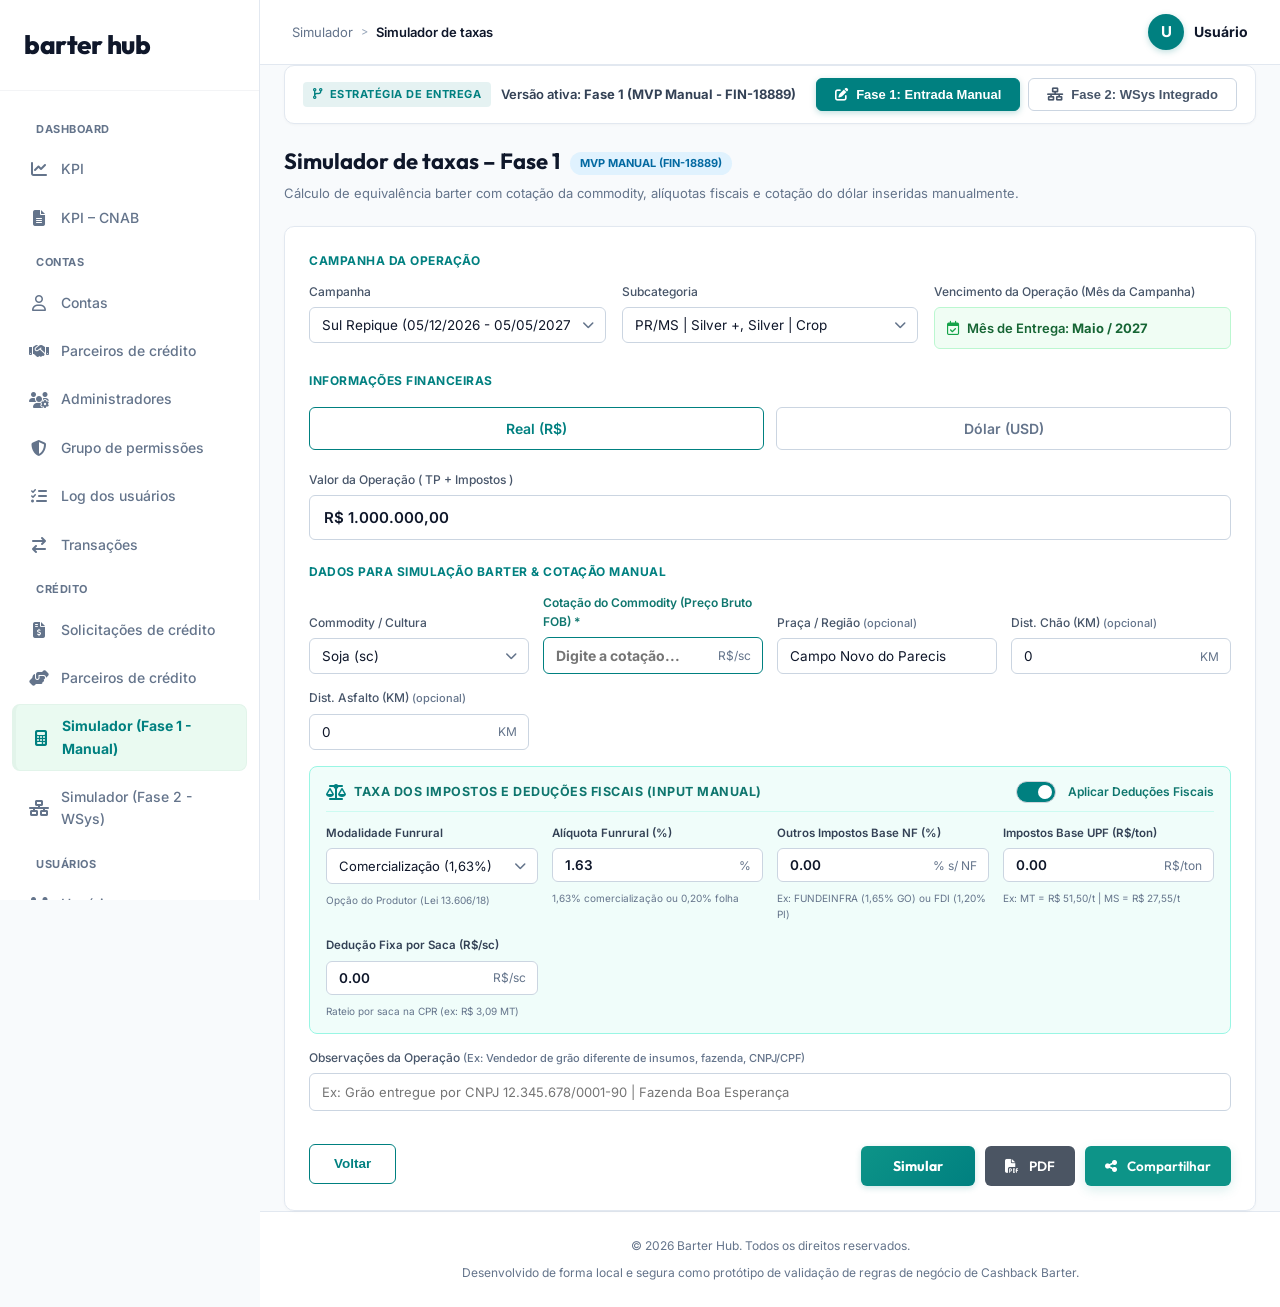
==== commit be3703ec: "feat: ajustar simulador Fase 1 e 2 conforme alinhamento de vencimento e impostos com Alessandra" ====
--- a/index.html
+++ b/index.html
@@ -274,16 +274,14 @@
                                         </div>
                                     </div>
                                     <div class="input-group" style="margin-bottom:0;">
-                                        <label for="v1-sim-mes-logistico" style="font-size:12px; color:#475569; font-weight:500;">
-                                            Vencimento / Mês de Entrega
+                                        <label style="font-size:12px; color:#475569; font-weight:500;">
+                                            Vencimento da Operação (Mês da Campanha)
                                         </label>
-                                        <div class="select-wrapper">
-                                            <select id="v1-sim-mes-logistico" style="border:1px solid #cbd5e1; border-radius:6px; font-size:13.5px;">
-                                                <option value="05/2027" selected>Maio / 2027 (Padrão Vencimento)</option>
-                                                <option value="04/2027">Abril / 2027</option>
-                                                <option value="06/2027">Junho / 2027</option>
-                                                <option value="07/2027">Julho / 2027</option>
-                                            </select>
+                                        <div style="display:flex; align-items:center; gap:8px; background:#f0fdf4; border:1px solid #bbf7d0; border-radius:6px; padding:9px 12px; min-height:42px;">
+                                            <i class="fa-regular fa-calendar-check" style="color:#16a34a; font-size:14px;"></i>
+                                            <span style="font-size:13px; color:#166534; font-weight:600;">
+                                                Mês de Entrega: <strong id="v1-campaign-month-badge">Maio / 2027</strong>
+                                            </span>
                                         </div>
                                     </div>
                                 </div>
@@ -300,28 +298,12 @@
                                             onclick="setCurrency('USD')" style="border:1px solid #cbd5e1; background:#ffffff; color:#64748b; border-radius:6px; font-weight:600; font-size:14px; padding:12px; cursor:pointer;">Dólar (USD)</button>
                                     </div>
                                     
-                                    <div style="display:grid; grid-template-columns: 2fr 1.2fr; gap:14px; align-items:start;" id="v1-fin-grid">
-                                        <div class="input-group" style="margin-bottom:0;">
-                                            <label for="v1-sim-credito" style="font-size:12px; color:#475569; font-weight:500;">Valor da Operação ( TP + Impostos )</label>
-                                            <div class="input-wrapper">
-                                                <input type="text" id="v1-sim-credito" value="R$ 1.000.000,00" placeholder="R$ 1.000.000,00"
-                                                    style="font-size:15px; font-weight:600; padding:12px 14px; border:1px solid #cbd5e1; border-radius:6px;"
-                                                    oninput="document.getElementById('sim-credito').value=this.value; document.getElementById('sim-credito').dispatchEvent(new Event('input'));">
-                                            </div>
-                                        </div>
-                                        
-                                        <!-- Cotação do Dólar (Input Manual para cálculo dos impostos quando em USD) -->
-                                        <div class="input-group" id="v1-container-cotacao-dolar" style="margin-bottom:0; background:#f8fafc; border:1px solid #e2e8f0; border-radius:8px; padding:10px 14px;">
-                                            <label for="v1-sim-cotacao-dolar" style="font-size:12px; color:#0f766e; font-weight:600; display:flex; align-items:center; gap:6px;">
-                                                <i class="fa-solid fa-dollar-sign"></i> Cotação do Dólar (R$/USD) *
-                                            </label>
-                                            <div class="input-wrapper" style="margin-top:4px;">
-                                                <input type="number" step="0.0001" id="v1-sim-cotacao-dolar" value="5.6378" placeholder="5.6378"
-                                                    style="border:1.5px solid #008080; border-radius:6px; font-size:14px; font-weight:700; color:#0f172a; padding:8px 10px;">
-                                            </div>
-                                            <small style="font-size:10.5px; color:#64748b; display:block; margin-top:4px; line-height:1.3;">
-                                                Usada para converter impostos fixos em R$ (ex: FETHAB) para dólares na simulação.
-                                            </small>
+                                    <div class="input-group" style="margin-bottom:0; width:100%;">
+                                        <label for="v1-sim-credito" style="font-size:12px; color:#475569; font-weight:500;">Valor da Operação ( TP + Impostos )</label>
+                                        <div class="input-wrapper">
+                                            <input type="text" id="v1-sim-credito" value="R$ 1.000.000,00" placeholder="R$ 1.000.000,00"
+                                                style="font-size:15px; font-weight:600; padding:12px 14px; border:1px solid #cbd5e1; border-radius:6px; width:100%;"
+                                                oninput="document.getElementById('sim-credito').value=this.value; document.getElementById('sim-credito').dispatchEvent(new Event('input'));">
                                         </div>
                                     </div>
                                 </div>
@@ -343,53 +325,40 @@
                                         </div>
                                     </div>
 
-                                    <!-- Campo Manual de Cotação da Commodity -->
+                                    <!-- Campo Manual de Cotação da Commodity (Inicia em branco conforme solicitado) -->
                                     <div class="input-group" style="margin-bottom:0;">
                                         <label for="v1-sim-preco-bruto" style="font-size:12px; color:#0f766e; font-weight:600;">
                                             Cotação do Commodity (Preço Bruto FOB) *
                                         </label>
                                         <div class="input-wrapper">
-                                            <input type="number" step="0.01" id="v1-sim-preco-bruto" value="103.00" placeholder="103.00"
+                                            <input type="number" step="0.01" id="v1-sim-preco-bruto" value="" placeholder="Digite a cotação..."
                                                 style="border:1.5px solid #008080; border-radius:6px; font-size:14px; font-weight:700; color:#0f172a; padding:9px 12px;">
                                             <span class="input-suffix" id="v1-sim-preco-bruto-suffix">R$/sc</span>
                                         </div>
                                     </div>
 
-                                    <div class="input-group" style="margin-bottom:0;">
-                                        <label for="v1-sim-estado" style="font-size:12px; color:#475569; font-weight:500;">Estado</label>
-                                        <div class="select-wrapper">
-                                            <select id="v1-sim-estado" style="border:1px solid #cbd5e1; border-radius:6px; font-size:13.5px;"
-                                                onchange="onEstadoChangeV1(this.value);">
-                                                <option value="MT" selected>Mato Grosso (MT)</option>
-                                                <option value="GO">Goiás (GO)</option>
-                                                <option value="MS">Mato Grosso do Sul (MS)</option>
-                                                <option value="PR">Paraná (PR)</option>
-                                                <option value="BA">Bahia (BA)</option>
-                                                <option value="MA">Maranhão (MA)</option>
-                                                <option value="TO">Tocantins (TO)</option>
-                                                <option value="PI">Piauí (PI)</option>
-                                                <option value="RO">Rondônia (RO)</option>
-                                                <option value="MG">Minas Gerais (MG)</option>
-                                                <option value="SP">São Paulo (SP)</option>
-                                                <option value="RS">Rio Grande do Sul (RS)</option>
-                                            </select>
-                                        </div>
-                                    </div>
-                                    <div class="input-group" style="margin-bottom:0;">
-                                        <label for="v1-sim-regiao" style="font-size:12px; color:#475569; font-weight:500;">Praça / Região</label>
-                                        <div class="select-wrapper">
-                                            <select id="v1-sim-regiao" style="border:1px solid #cbd5e1; border-radius:6px; font-size:13.5px;">
-                                                <option value="Campo Novo do Parecis" selected>Campo Novo do Parecis</option>
-                                                <option value="Sorriso">Sorriso</option>
-                                                <option value="Querência">Querência</option>
-                                                <option value="Rondonópolis">Rondonópolis</option>
-                                                <option value="Primavera do Leste">Primavera do Leste</option>
-                                                <option value="Nova Mutum">Nova Mutum</option>
-                                                <option value="Sinop">Sinop</option>
-                                                <option value="Lucas do Rio Verde">Lucas do Rio Verde</option>
-                                            </select>
-                                        </div>
-                                    </div>
+                                    <!-- Cotação do Dólar (Só aparece quando simulação for em dólar) -->
+                                    <div class="input-group" id="v1-container-cotacao-dolar" style="margin-bottom:0; display:none; background:#fef3c7; border:1px solid #f59e0b; border-radius:8px; padding:8px 12px;">
+                                        <label for="v1-sim-cotacao-dolar" style="font-size:12px; color:#92400e; font-weight:700; display:flex; align-items:center; gap:6px;">
+                                            <i class="fa-solid fa-dollar-sign"></i> Cotação do Dólar (R$/USD) *
+                                        </label>
+                                        <div class="input-wrapper" style="margin-top:4px;">
+                                            <input type="number" step="0.0001" id="v1-sim-cotacao-dolar" value="5.6378" placeholder="5.6378"
+                                                style="border:1.5px solid #d97706; border-radius:6px; font-size:13.5px; font-weight:700; color:#0f172a; padding:7px 10px;">
+                                        </div>
+                                        <small style="font-size:10px; color:#78350f; display:block; margin-top:2px; line-height:1.2;">
+                                            Necessária para conversão dos impostos fixos em R$ (ex: FETHAB) em USD na CPR.
+                                        </small>
+                                    </div>
+
+                                    <div class="input-group" style="margin-bottom:0;">
+                                        <label for="v1-sim-regiao" style="font-size:12px; color:#475569; font-weight:500;">Praça / Região <span style="font-size:11px; color:#64748b;">(opcional)</span></label>
+                                        <div class="input-wrapper">
+                                            <input type="text" id="v1-sim-regiao" value="Campo Novo do Parecis" placeholder="Ex: Campo Novo do Parecis"
+                                                style="border:1px solid #cbd5e1; border-radius:6px; font-size:13.5px; padding:9px 12px;">
+                                        </div>
+                                    </div>
+
                                     <div class="input-group" style="margin-bottom:0;">
                                         <label for="v1-sim-dist-chao" style="font-size:12px; color:#475569; font-weight:500;">Dist. Chão (KM) <span style="font-size:11px;color:var(--text-secondary);">(opcional)</span></label>
                                         <div class="input-wrapper">
@@ -406,7 +375,7 @@
                                     </div>
                                 </div>
 
-                                <!-- Section 4: Motor Fiscal - Parâmetros Tributários Manuais (FIN-18889) -->
+                                <!-- Section 4: Motor Fiscal - Parâmetros Tributários Manuais (FIN-18889 - Matriz da Alessandra) -->
                                 <div class="manual-field-card" style="margin-top:16px;">
                                     <div style="display:flex; justify-content:space-between; align-items:center; flex-wrap:wrap; gap:10px; margin-bottom:12px; border-bottom:1px solid #ccfbf1; padding-bottom:8px;">
                                         <div style="display:flex; align-items:center; gap:8px;">
@@ -422,41 +391,76 @@
                                         </div>
                                     </div>
 
-                                    <div style="display:grid; grid-template-columns: repeat(auto-fit, minmax(200px, 1fr)); gap:14px;" id="v1-fiscal-inputs-row">
+                                    <div style="display:grid; grid-template-columns: repeat(auto-fit, minmax(180px, 1fr)); gap:14px;" id="v1-fiscal-inputs-row">
+                                        <!-- Funrural Modalidade -->
+                                        <div class="input-group" style="margin-bottom:0;">
+                                            <label for="v1-sim-funrural-tipo" style="font-size:11.5px; color:#334155; font-weight:600;">
+                                                Modalidade Funrural
+                                            </label>
+                                            <div class="select-wrapper">
+                                                <select id="v1-sim-funrural-tipo" onchange="onFunruralTipoChangeV1(this.value);" style="border:1px solid #cbd5e1; border-radius:6px; font-size:13px;">
+                                                    <option value="comercializacao" selected>Comercialização (1,63%)</option>
+                                                    <option value="folha">Folha de Pagamento (0,20%)</option>
+                                                    <option value="personalizado">Personalizado</option>
+                                                </select>
+                                            </div>
+                                            <small style="font-size:10px; color:#64748b; margin-top:2px; display:block;">Opção do Produtor (Lei 13.606/18)</small>
+                                        </div>
+
+                                        <!-- Funrural % -->
                                         <div class="input-group" style="margin-bottom:0;">
                                             <label for="v1-sim-funrural-pct" style="font-size:11.5px; color:#334155; font-weight:600;">
-                                                Funrural (%)
+                                                Alíquota Funrural (%)
                                             </label>
                                             <div class="input-wrapper">
                                                 <input type="number" step="0.01" id="v1-sim-funrural-pct" value="1.63" placeholder="1.63"
-                                                    style="border:1px solid #cbd5e1; border-radius:6px; font-size:13.5px; font-weight:600; padding:8px 12px;">
+                                                    style="border:1px solid #cbd5e1; border-radius:6px; font-size:13.5px; font-weight:600; padding:8px 12px;"
+                                                    oninput="if(window.hasSimulated) calculateSimulation();">
                                                 <span class="input-suffix">%</span>
                                             </div>
-                                            <small style="font-size:10.5px; color:#64748b; margin-top:2px; display:block;">Padrão nacional PF (1,63%)</small>
-                                        </div>
-
+                                            <small style="font-size:10px; color:#64748b; margin-top:2px; display:block;">1,63% comercialização ou 0,20% folha</small>
+                                        </div>
+
+                                        <!-- Outros Impostos Base NF % -->
                                         <div class="input-group" style="margin-bottom:0;">
                                             <label for="v1-sim-imposto-estadual-pct" style="font-size:11.5px; color:#334155; font-weight:600;">
-                                                Outros Impostos Estaduais (%)
+                                                Outros Impostos Base NF (%)
                                             </label>
                                             <div class="input-wrapper">
                                                 <input type="number" step="0.01" id="v1-sim-imposto-estadual-pct" value="0.00" placeholder="0.00"
-                                                    style="border:1px solid #cbd5e1; border-radius:6px; font-size:13.5px; font-weight:600; padding:8px 12px;">
+                                                    style="border:1px solid #cbd5e1; border-radius:6px; font-size:13.5px; font-weight:600; padding:8px 12px;"
+                                                    oninput="if(window.hasSimulated) calculateSimulation();">
                                                 <span class="input-suffix">% s/ NF</span>
                                             </div>
-                                            <small style="font-size:10.5px; color:#64748b; margin-top:2px; display:block;">Ex: FUNDEINFRA (1,65% GO) ou FDI (1,20% PI)</small>
-                                        </div>
-
+                                            <small style="font-size:10px; color:#64748b; margin-top:2px; display:block;">Ex: FUNDEINFRA (1,65% GO) ou FDI (1,20% PI)</small>
+                                        </div>
+
+                                        <!-- Outros Impostos Base UPF por TON -->
+                                        <div class="input-group" style="margin-bottom:0;">
+                                            <label for="v1-sim-imposto-upf-ton" style="font-size:11.5px; color:#334155; font-weight:600;">
+                                                Impostos Base UPF (R$/ton)
+                                            </label>
+                                            <div class="input-wrapper">
+                                                <input type="number" step="0.01" id="v1-sim-imposto-upf-ton" value="0.00" placeholder="0.00"
+                                                    style="border:1px solid #cbd5e1; border-radius:6px; font-size:13.5px; font-weight:600; padding:8px 12px;"
+                                                    oninput="onTaxaUpfTonChangeV1(this.value)">
+                                                <span class="input-suffix">R$/ton</span>
+                                            </div>
+                                            <small style="font-size:10px; color:#64748b; margin-top:2px; display:block;">Ex: MT = R$ 51,50/t | MS = R$ 27,55/t</small>
+                                        </div>
+
+                                        <!-- Equivalente Taxa Fixa por Saca -->
                                         <div class="input-group" style="margin-bottom:0;">
                                             <label for="v1-sim-taxa-fixa" style="font-size:11.5px; color:#334155; font-weight:600;">
-                                                Taxa Fixa Estadual (R$/sc)
+                                                Dedução Fixa por Saca (R$/sc)
                                             </label>
                                             <div class="input-wrapper">
-                                                <input type="number" step="0.01" id="v1-sim-taxa-fixa" value="3.09" placeholder="3.09"
-                                                    style="border:1px solid #cbd5e1; border-radius:6px; font-size:13.5px; font-weight:600; padding:8px 12px;">
+                                                <input type="number" step="0.01" id="v1-sim-taxa-fixa" value="0.00" placeholder="0.00"
+                                                    style="border:1px solid #cbd5e1; border-radius:6px; font-size:13.5px; font-weight:600; padding:8px 12px;"
+                                                    oninput="onTaxaFixaChangeV1(this.value)">
                                                 <span class="input-suffix">R$/sc</span>
                                             </div>
-                                            <small style="font-size:10.5px; color:#64748b; margin-top:2px; display:block;">Ex: FETHAB/IAGRO (R$ 3,09 MT) ou FUNDERSUL (R$ 1,65 MS)</small>
+                                            <small style="font-size:10px; color:#64748b; margin-top:2px; display:block;">Rateio por saca na CPR (ex: R$ 3,09 MT)</small>
                                         </div>
                                     </div>
                                 </div>
@@ -691,18 +695,15 @@
                                             </select>
                                         </div>
                                     </div>
-                                    <!-- Phase 1: Mês Logístico (Entrega) -->
-                                    <div class="input-group" style="margin-bottom:0;">
-                                        <label for="v2-sim-mes-logistico" style="font-size:12px; color:#475569; font-weight:500;">
-                                            Mês Logístico / Entrega <span style="font-size:11px; color:#008080; font-weight:600;">(WSys)</span>
+                                    <div class="input-group" style="margin-bottom:0;">
+                                        <label style="font-size:12px; color:#475569; font-weight:500;">
+                                            Vencimento da Operação (Mês da Campanha)
                                         </label>
-                                        <div class="select-wrapper">
-                                            <select id="v2-sim-mes-logistico" style="border:1px solid #cbd5e1; border-radius:6px; font-size:13.5px;">
-                                                <option value="05/2027" selected>Maio / 2027 (Padrão Vencimento)</option>
-                                                <option value="04/2027">Abril / 2027</option>
-                                                <option value="06/2027">Junho / 2027</option>
-                                                <option value="07/2027">Julho / 2027</option>
-                                            </select>
+                                        <div style="display:flex; align-items:center; gap:8px; background:#f0fdf4; border:1px solid #bbf7d0; border-radius:6px; padding:9px 12px; min-height:42px;">
+                                            <i class="fa-regular fa-calendar-check" style="color:#16a34a; font-size:14px;"></i>
+                                            <span style="font-size:13px; color:#166534; font-weight:600;">
+                                                Mês de Entrega: <strong id="v2-campaign-month-badge">Maio / 2027</strong>
+                                            </span>
                                         </div>
                                     </div>
                                 </div>
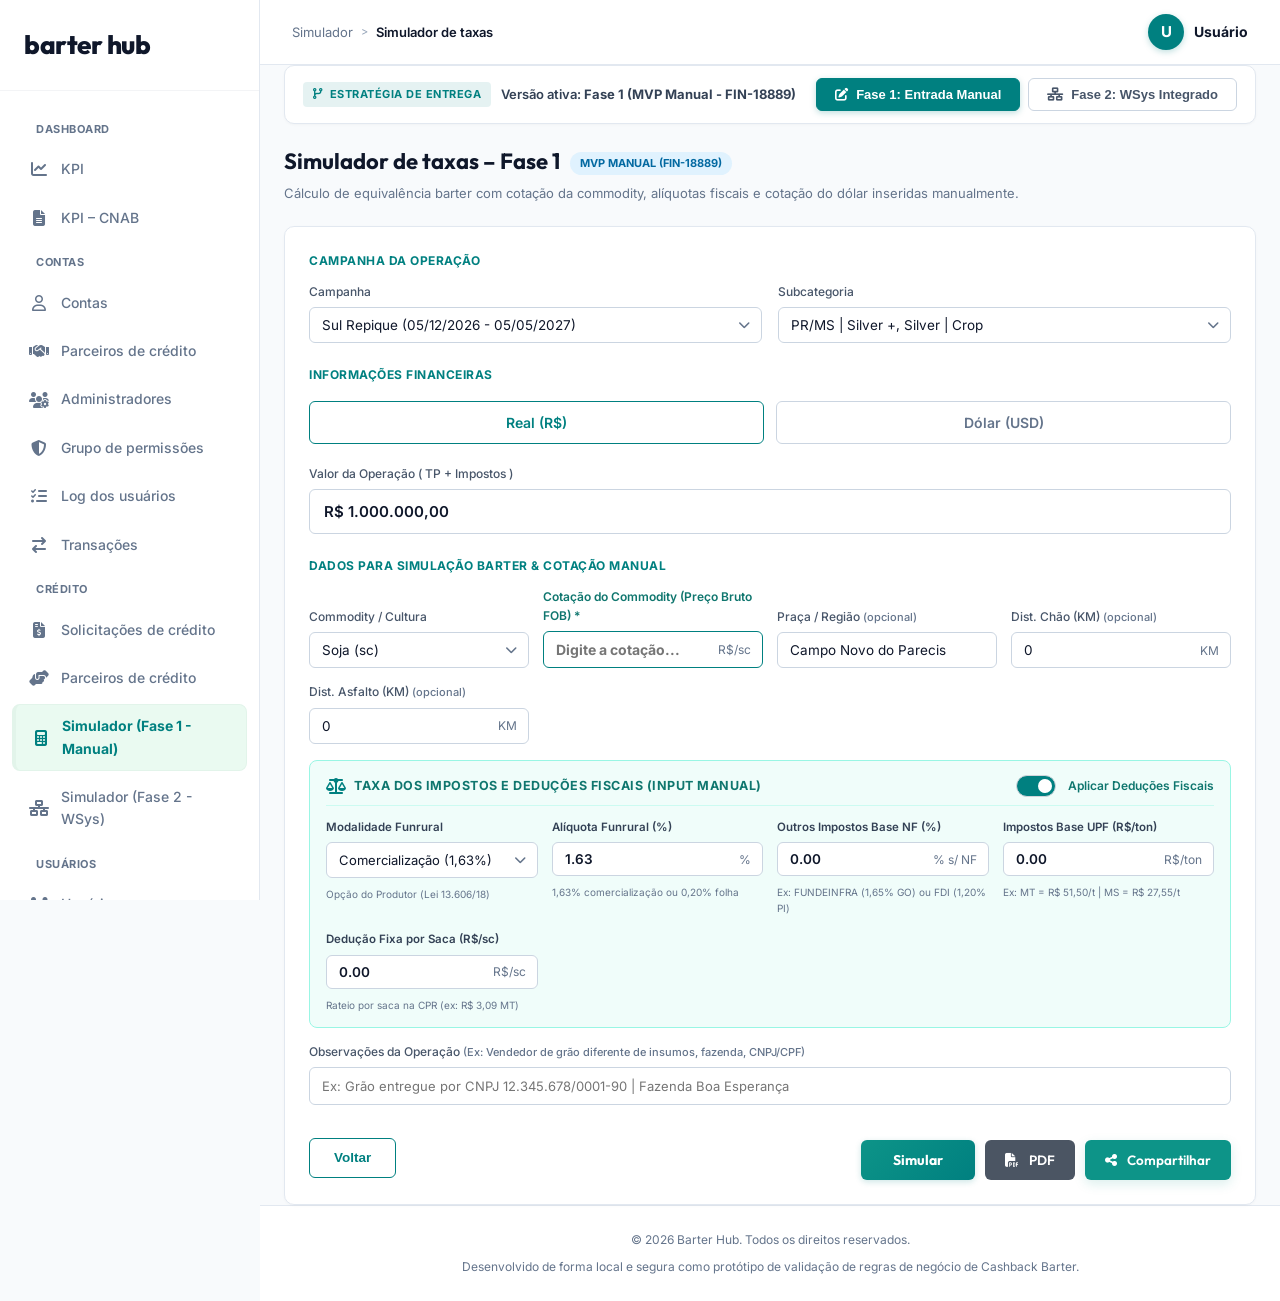
==== commit 38cc7f67: "fix: remover campos de Vencimento da Operação (Mês da Campanha) da Fase 1 e 2" ====
--- a/index.html
+++ b/index.html
@@ -271,17 +271,6 @@
                                                 <option value="rs_sc_black_plus_crop_maio">RS/SC | Black + | Crop | Venc. Maio</option>
                                                 <option value="rs_sc_black_plus_crop_junho">RS/SC | Black + | Crop | Venc. Junho</option>
                                             </select>
-                                        </div>
-                                    </div>
-                                    <div class="input-group" style="margin-bottom:0;">
-                                        <label style="font-size:12px; color:#475569; font-weight:500;">
-                                            Vencimento da Operação (Mês da Campanha)
-                                        </label>
-                                        <div style="display:flex; align-items:center; gap:8px; background:#f0fdf4; border:1px solid #bbf7d0; border-radius:6px; padding:9px 12px; min-height:42px;">
-                                            <i class="fa-regular fa-calendar-check" style="color:#16a34a; font-size:14px;"></i>
-                                            <span style="font-size:13px; color:#166534; font-weight:600;">
-                                                Mês de Entrega: <strong id="v1-campaign-month-badge">Maio / 2027</strong>
-                                            </span>
                                         </div>
                                     </div>
                                 </div>
@@ -695,17 +684,6 @@
                                             </select>
                                         </div>
                                     </div>
-                                    <div class="input-group" style="margin-bottom:0;">
-                                        <label style="font-size:12px; color:#475569; font-weight:500;">
-                                            Vencimento da Operação (Mês da Campanha)
-                                        </label>
-                                        <div style="display:flex; align-items:center; gap:8px; background:#f0fdf4; border:1px solid #bbf7d0; border-radius:6px; padding:9px 12px; min-height:42px;">
-                                            <i class="fa-regular fa-calendar-check" style="color:#16a34a; font-size:14px;"></i>
-                                            <span style="font-size:13px; color:#166534; font-weight:600;">
-                                                Mês de Entrega: <strong id="v2-campaign-month-badge">Maio / 2027</strong>
-                                            </span>
-                                        </div>
-                                    </div>
                                 </div>
                             </div>
 
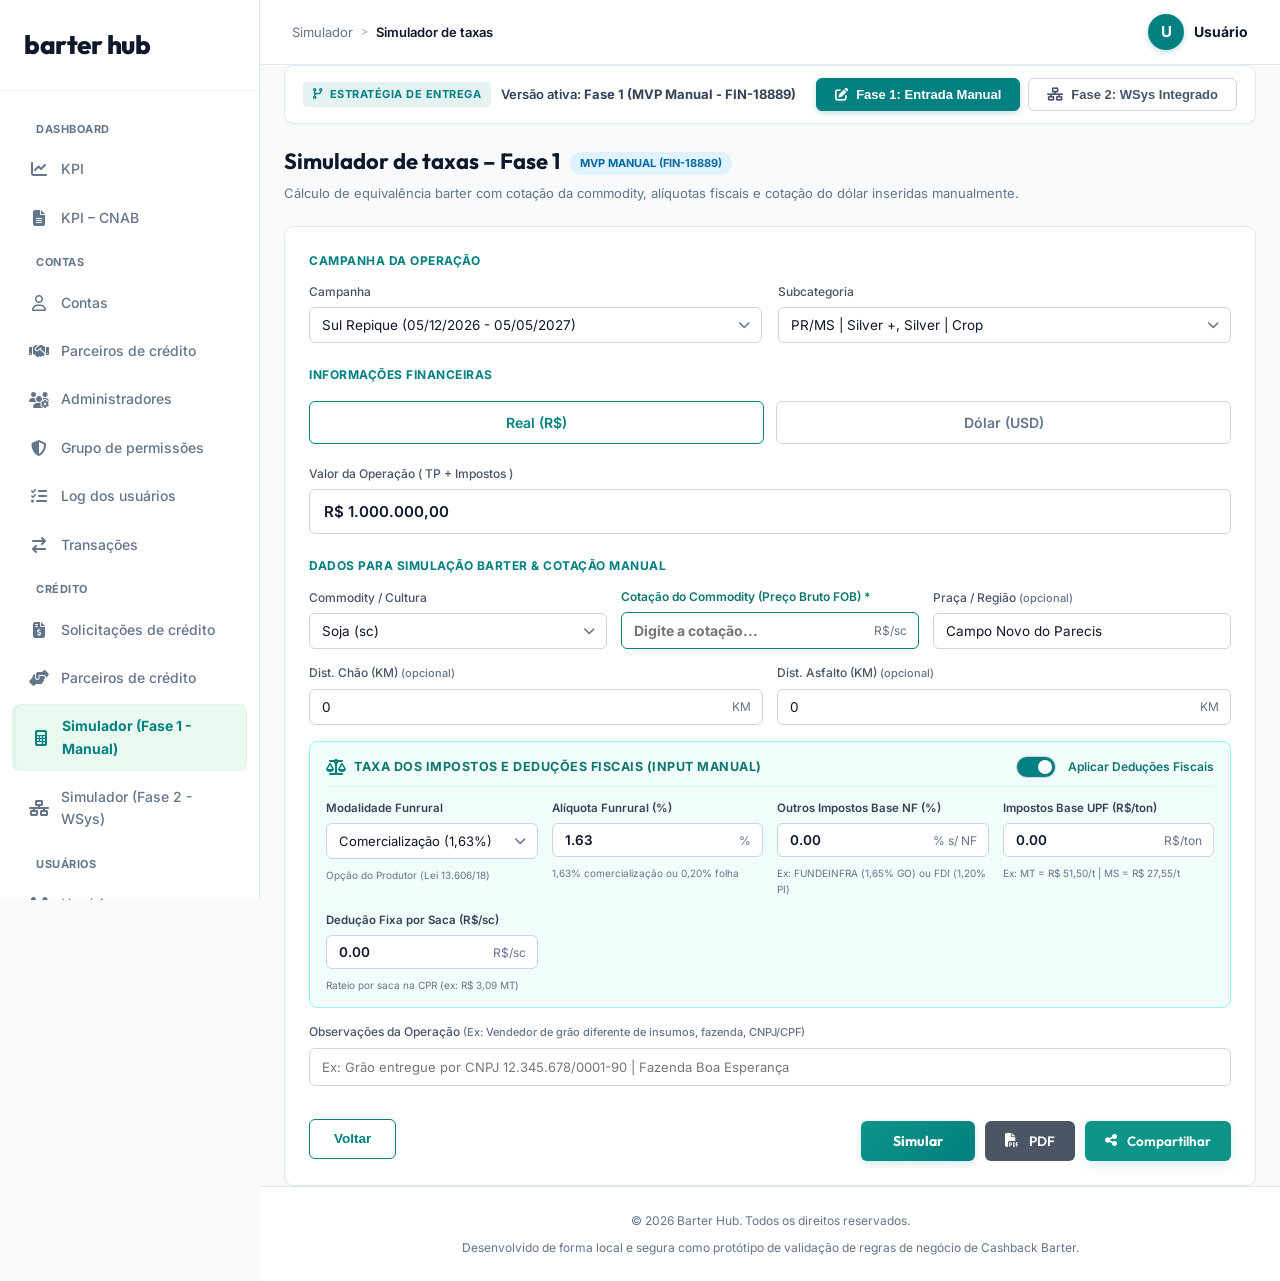
==== commit 612a0f67: "style: posicionar campo Dist. Chao na linha de baixo junto com Dist. Asfalto na Fase 1 e Fase 2" ====
--- a/index.html
+++ b/index.html
@@ -347,18 +347,23 @@
                                                 style="border:1px solid #cbd5e1; border-radius:6px; font-size:13.5px; padding:9px 12px;">
                                         </div>
                                     </div>
-
+                                </div>
+
+                                <!-- Linha Logística: Dist. Chão e Dist. Asfalto na mesma linha -->
+                                <div style="display:grid; grid-template-columns: repeat(auto-fit, minmax(220px, 1fr)); gap:14px; align-items:end; margin-top:14px;">
                                     <div class="input-group" style="margin-bottom:0;">
                                         <label for="v1-sim-dist-chao" style="font-size:12px; color:#475569; font-weight:500;">Dist. Chão (KM) <span style="font-size:11px;color:var(--text-secondary);">(opcional)</span></label>
                                         <div class="input-wrapper">
-                                            <input type="number" id="v1-sim-dist-chao" value="0" min="0" placeholder="0" style="border:1px solid #cbd5e1; border-radius:6px; font-size:13.5px;">
+                                            <input type="number" id="v1-sim-dist-chao" value="0" min="0" placeholder="0" style="border:1px solid #cbd5e1; border-radius:6px; font-size:13.5px;"
+                                                oninput="if(window.hasSimulated) calculateSimulation();">
                                             <span class="input-suffix">KM</span>
                                         </div>
                                     </div>
                                     <div class="input-group" style="margin-bottom:0;">
                                         <label for="v1-sim-dist-asfalto" style="font-size:12px; color:#475569; font-weight:500;">Dist. Asfalto (KM) <span style="font-size:11px;color:var(--text-secondary);">(opcional)</span></label>
                                         <div class="input-wrapper">
-                                            <input type="number" id="v1-sim-dist-asfalto" value="0" min="0" placeholder="0" style="border:1px solid #cbd5e1; border-radius:6px; font-size:13.5px;">
+                                            <input type="number" id="v1-sim-dist-asfalto" value="0" min="0" placeholder="0" style="border:1px solid #cbd5e1; border-radius:6px; font-size:13.5px;"
+                                                oninput="if(window.hasSimulated) calculateSimulation();">
                                             <span class="input-suffix">KM</span>
                                         </div>
                                     </div>
@@ -751,11 +756,15 @@
                                             </select>
                                         </div>
                                     </div>
+                                </div>
+
+                                <!-- Linha Logística: Dist. Chão e Dist. Asfalto na mesma linha -->
+                                <div style="display:grid; grid-template-columns: repeat(auto-fit, minmax(220px, 1fr)); gap:14px; align-items:end; margin-top:14px;">
                                     <div class="input-group" style="margin-bottom:0;">
                                         <label for="v2-sim-dist-chao" style="font-size:12px; color:#475569; font-weight:500;">Dist. Chão (KM) <span style="font-size:11px;color:var(--text-secondary);">(opcional)</span></label>
                                         <div class="input-wrapper">
                                             <input type="number" id="v2-sim-dist-chao" value="0" min="0" placeholder="0" style="border:1px solid #cbd5e1; border-radius:6px; font-size:13.5px;"
-                                                oninput="document.getElementById('sim-dist-chao').value=this.value;">
+                                                oninput="document.getElementById('sim-dist-chao').value=this.value; if(window.hasSimulated) calculateSimulation();">
                                             <span class="input-suffix">KM</span>
                                         </div>
                                     </div>
@@ -763,7 +772,7 @@
                                         <label for="v2-sim-dist-asfalto" style="font-size:12px; color:#475569; font-weight:500;">Dist. Asfalto (KM) <span style="font-size:11px;color:var(--text-secondary);">(opcional)</span></label>
                                         <div class="input-wrapper">
                                             <input type="number" id="v2-sim-dist-asfalto" value="0" min="0" placeholder="0" style="border:1px solid #cbd5e1; border-radius:6px; font-size:13.5px;"
-                                                oninput="document.getElementById('sim-dist-asfalto').value=this.value;">
+                                                oninput="document.getElementById('sim-dist-asfalto').value=this.value; if(window.hasSimulated) calculateSimulation();">
                                             <span class="input-suffix">KM</span>
                                         </div>
                                     </div>
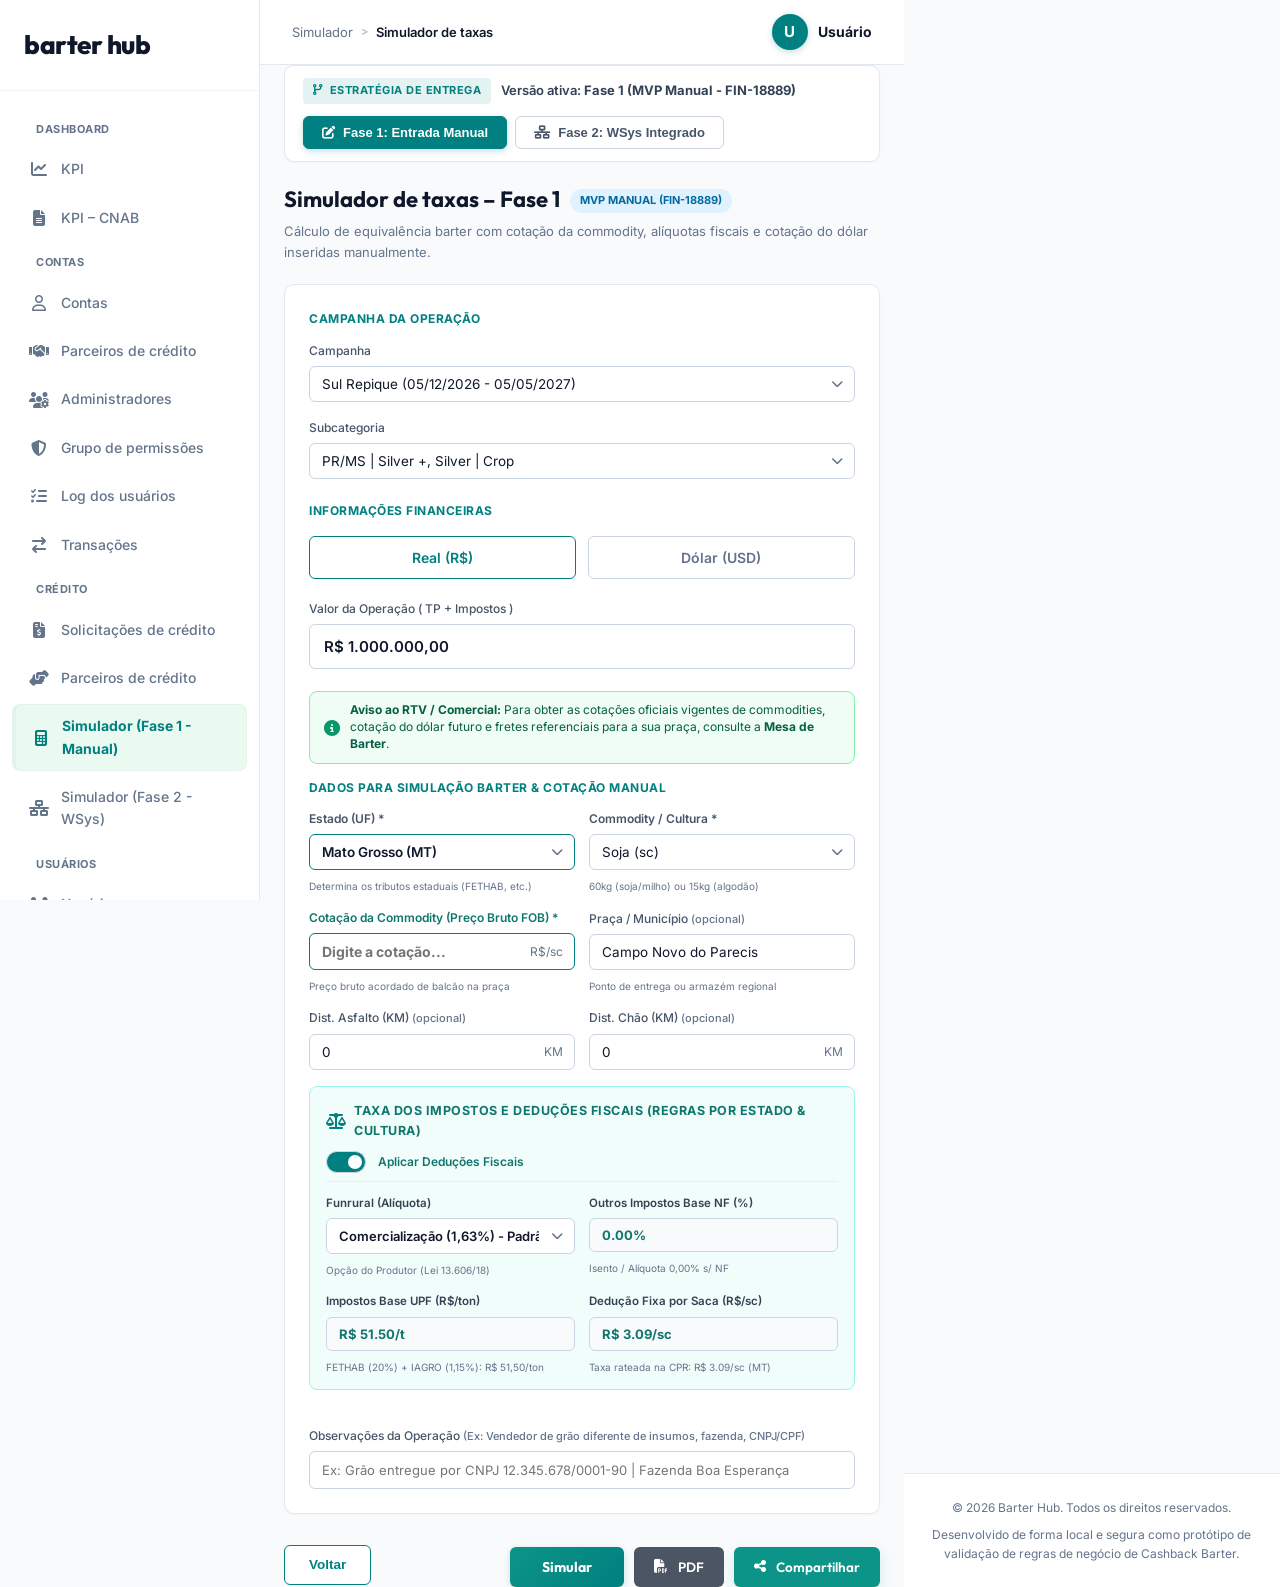
==== commit 23d2b44b: "feat: atualizacao do simulador e PRDs conforme reuniao 27/10/2026 de escopo minimo e taxas" ====
--- a/index.html
+++ b/index.html
@@ -298,12 +298,44 @@
                                 </div>
                             </div>
 
-                            <!-- Section 3: Dados para Simulação Barter & Cotação do Commodity (Manual) -->
+                            <!-- Section 3: Dados para Simulação Barter & Cotação Manual -->
                             <div>
+                                <!-- Aviso Oficial da Mesa de Barter acordado na reunião 27/10/2026 -->
+                                <div class="barter-notice-banner" style="background:#f0fdf4; border:1px solid #86efac; border-radius:8px; padding:10px 14px; margin-bottom:14px; display:flex; align-items:center; gap:10px;">
+                                    <i class="fa-solid fa-circle-info" style="color:#059669; font-size:16px; flex-shrink:0;"></i>
+                                    <div style="font-size:12px; color:#065f46; line-height:1.4;">
+                                        <strong>Aviso ao RTV / Comercial:</strong> Para obter as cotações oficiais vigentes de commodities, cotação do dólar futuro e fretes referenciais para a sua praça, consulte a <strong>Mesa de Barter</strong>.
+                                    </div>
+                                </div>
+
                                 <span style="font-size:12px; font-weight:700; text-transform:uppercase; color:#008080; letter-spacing:0.5px; display:block; margin-bottom:12px;">Dados para Simulação Barter & Cotação Manual</span>
                                 <div style="display:grid; grid-template-columns: repeat(auto-fit, minmax(220px, 1fr)); gap:14px; align-items:end;">
-                                    <div class="input-group" style="margin-bottom:0;">
-                                        <label for="v1-sim-commodity" style="font-size:12px; color:#475569; font-weight:500;">Commodity / Cultura</label>
+                                    <!-- Estado (UF) posicionado em primeiro lugar conforme alinhamento com Leonardo Vale -->
+                                    <div class="input-group" style="margin-bottom:0;">
+                                        <label for="v1-sim-estado" style="font-size:12px; color:#475569; font-weight:600;">Estado (UF) *</label>
+                                        <div class="select-wrapper">
+                                            <select id="v1-sim-estado" style="border:1.5px solid #008080; border-radius:6px; font-size:13.5px; font-weight:600; color:#0f172a;"
+                                                onchange="onEstadoChangeV1(this.value);">
+                                                <option value="MT" selected>Mato Grosso (MT)</option>
+                                                <option value="MS">Mato Grosso do Sul (MS)</option>
+                                                <option value="GO">Goiás (GO)</option>
+                                                <option value="PI">Piauí (PI)</option>
+                                                <option value="BA">Bahia (BA)</option>
+                                                <option value="MA">Maranhão (MA)</option>
+                                                <option value="TO">Tocantins (TO)</option>
+                                                <option value="RO">Rondônia (RO)</option>
+                                                <option value="PR">Paraná (PR)</option>
+                                                <option value="MG">Minas Gerais (MG)</option>
+                                                <option value="SP">São Paulo (SP)</option>
+                                                <option value="RS">Rio Grande do Sul (RS)</option>
+                                            </select>
+                                        </div>
+                                        <small style="font-size:10px; color:#64748b; margin-top:2px; display:block;">Determina os tributos estaduais (FETHAB, etc.)</small>
+                                    </div>
+
+                                    <!-- Commodity / Cultura: Soja, Milho, Algodão (Café excluído conforme direcionamento) -->
+                                    <div class="input-group" style="margin-bottom:0;">
+                                        <label for="v1-sim-commodity" style="font-size:12px; color:#475569; font-weight:600;">Commodity / Cultura *</label>
                                         <div class="select-wrapper">
                                             <select id="v1-sim-commodity" style="border:1px solid #cbd5e1; border-radius:6px; font-size:13.5px;"
                                                 onchange="onCulturaChangeV1(this.value);">
@@ -312,45 +344,56 @@
                                                 <option value="Algodão">Algodão (lp)</option>
                                             </select>
                                         </div>
+                                        <small style="font-size:10px; color:#64748b; margin-top:2px; display:block;">60kg (soja/milho) ou 15kg (algodão)</small>
                                     </div>
 
                                     <!-- Campo Manual de Cotação da Commodity (Inicia em branco conforme solicitado) -->
                                     <div class="input-group" style="margin-bottom:0;">
                                         <label for="v1-sim-preco-bruto" style="font-size:12px; color:#0f766e; font-weight:600;">
-                                            Cotação do Commodity (Preço Bruto FOB) *
+                                            Cotação da Commodity (Preço Bruto FOB) *
                                         </label>
                                         <div class="input-wrapper">
                                             <input type="number" step="0.01" id="v1-sim-preco-bruto" value="" placeholder="Digite a cotação..."
                                                 style="border:1.5px solid #008080; border-radius:6px; font-size:14px; font-weight:700; color:#0f172a; padding:9px 12px;">
                                             <span class="input-suffix" id="v1-sim-preco-bruto-suffix">R$/sc</span>
                                         </div>
-                                    </div>
-
-                                    <!-- Cotação do Dólar (Só aparece quando simulação for em dólar) -->
+                                        <small style="font-size:10px; color:#64748b; margin-top:2px; display:block;">Preço bruto acordado de balcão na praça</small>
+                                    </div>
+
+                                    <!-- Cotação do Dólar Futuro (Só aparece quando simulação for em dólar) -->
                                     <div class="input-group" id="v1-container-cotacao-dolar" style="margin-bottom:0; display:none; background:#fef3c7; border:1px solid #f59e0b; border-radius:8px; padding:8px 12px;">
                                         <label for="v1-sim-cotacao-dolar" style="font-size:12px; color:#92400e; font-weight:700; display:flex; align-items:center; gap:6px;">
-                                            <i class="fa-solid fa-dollar-sign"></i> Cotação do Dólar (R$/USD) *
+                                            <i class="fa-solid fa-dollar-sign"></i> Cotação do Dólar Futuro (R$/USD) *
                                         </label>
                                         <div class="input-wrapper" style="margin-top:4px;">
                                             <input type="number" step="0.0001" id="v1-sim-cotacao-dolar" value="5.6378" placeholder="5.6378"
                                                 style="border:1.5px solid #d97706; border-radius:6px; font-size:13.5px; font-weight:700; color:#0f172a; padding:7px 10px;">
                                         </div>
                                         <small style="font-size:10px; color:#78350f; display:block; margin-top:2px; line-height:1.2;">
-                                            Necessária para conversão dos impostos fixos em R$ (ex: FETHAB) em USD na CPR.
+                                            Necessária para conversão das taxas fixas estaduais (R$/sc) em USD na CPR.
                                         </small>
                                     </div>
 
                                     <div class="input-group" style="margin-bottom:0;">
-                                        <label for="v1-sim-regiao" style="font-size:12px; color:#475569; font-weight:500;">Praça / Região <span style="font-size:11px; color:#64748b;">(opcional)</span></label>
+                                        <label for="v1-sim-regiao" style="font-size:12px; color:#475569; font-weight:500;">Praça / Município <span style="font-size:11px; color:#64748b;">(opcional)</span></label>
                                         <div class="input-wrapper">
                                             <input type="text" id="v1-sim-regiao" value="Campo Novo do Parecis" placeholder="Ex: Campo Novo do Parecis"
                                                 style="border:1px solid #cbd5e1; border-radius:6px; font-size:13.5px; padding:9px 12px;">
                                         </div>
-                                    </div>
-                                </div>
-
-                                <!-- Linha Logística: Dist. Chão e Dist. Asfalto na mesma linha -->
+                                        <small style="font-size:10px; color:#64748b; margin-top:2px; display:block;">Ponto de entrega ou armazém regional</small>
+                                    </div>
+                                </div>
+
+                                <!-- Linha Logística: Dist. Asfalto e Dist. Chão na mesma linha -->
                                 <div style="display:grid; grid-template-columns: repeat(auto-fit, minmax(220px, 1fr)); gap:14px; align-items:end; margin-top:14px;">
+                                    <div class="input-group" style="margin-bottom:0;">
+                                        <label for="v1-sim-dist-asfalto" style="font-size:12px; color:#475569; font-weight:500;">Dist. Asfalto (KM) <span style="font-size:11px;color:var(--text-secondary);">(opcional)</span></label>
+                                        <div class="input-wrapper">
+                                            <input type="number" id="v1-sim-dist-asfalto" value="0" min="0" placeholder="0" style="border:1px solid #cbd5e1; border-radius:6px; font-size:13.5px;"
+                                                oninput="if(window.hasSimulated) calculateSimulation();">
+                                            <span class="input-suffix">KM</span>
+                                        </div>
+                                    </div>
                                     <div class="input-group" style="margin-bottom:0;">
                                         <label for="v1-sim-dist-chao" style="font-size:12px; color:#475569; font-weight:500;">Dist. Chão (KM) <span style="font-size:11px;color:var(--text-secondary);">(opcional)</span></label>
                                         <div class="input-wrapper">
@@ -359,23 +402,15 @@
                                             <span class="input-suffix">KM</span>
                                         </div>
                                     </div>
-                                    <div class="input-group" style="margin-bottom:0;">
-                                        <label for="v1-sim-dist-asfalto" style="font-size:12px; color:#475569; font-weight:500;">Dist. Asfalto (KM) <span style="font-size:11px;color:var(--text-secondary);">(opcional)</span></label>
-                                        <div class="input-wrapper">
-                                            <input type="number" id="v1-sim-dist-asfalto" value="0" min="0" placeholder="0" style="border:1px solid #cbd5e1; border-radius:6px; font-size:13.5px;"
-                                                oninput="if(window.hasSimulated) calculateSimulation();">
-                                            <span class="input-suffix">KM</span>
-                                        </div>
-                                    </div>
-                                </div>
-
-                                <!-- Section 4: Motor Fiscal - Parâmetros Tributários Manuais (FIN-18889 - Matriz da Alessandra) -->
+                                </div>
+
+                                <!-- Section 4: Motor Fiscal - Parâmetros Tributários (FIN-18889 - Matriz da Alessandra e Alinhamento 27/10) -->
                                 <div class="manual-field-card" style="margin-top:16px;">
                                     <div style="display:flex; justify-content:space-between; align-items:center; flex-wrap:wrap; gap:10px; margin-bottom:12px; border-bottom:1px solid #ccfbf1; padding-bottom:8px;">
                                         <div style="display:flex; align-items:center; gap:8px;">
                                             <i class="fa-solid fa-scale-balanced" style="color:#008080; font-size:16px;"></i>
                                             <span style="font-size:12.5px; font-weight:700; color:#0f766e; text-transform:uppercase; letter-spacing:0.5px;">
-                                                Taxa dos Impostos e Deduções Fiscais (Input Manual)
+                                                Taxa dos Impostos e Deduções Fiscais (Regras por Estado & Cultura)
                                             </span>
                                         </div>
                                         <div class="toggle-switch" style="margin:0;">
@@ -385,81 +420,61 @@
                                         </div>
                                     </div>
 
-                                    <div style="display:grid; grid-template-columns: repeat(auto-fit, minmax(180px, 1fr)); gap:14px;" id="v1-fiscal-inputs-row">
-                                        <!-- Funrural Modalidade -->
+                                    <div style="display:grid; grid-template-columns: repeat(auto-fit, minmax(200px, 1fr)); gap:14px;" id="v1-fiscal-inputs-row">
+                                        <!-- Funrural Unificado (Comercialização 1,63% ou Folha 0,20% acordado com Leonardo & Pablo) -->
                                         <div class="input-group" style="margin-bottom:0;">
-                                            <label for="v1-sim-funrural-tipo" style="font-size:11.5px; color:#334155; font-weight:600;">
-                                                Modalidade Funrural
+                                            <label for="v1-sim-funrural" style="font-size:11.5px; color:#334155; font-weight:600;">
+                                                Funrural (Alíquota)
                                             </label>
                                             <div class="select-wrapper">
-                                                <select id="v1-sim-funrural-tipo" onchange="onFunruralTipoChangeV1(this.value);" style="border:1px solid #cbd5e1; border-radius:6px; font-size:13px;">
-                                                    <option value="comercializacao" selected>Comercialização (1,63%)</option>
-                                                    <option value="folha">Folha de Pagamento (0,20%)</option>
-                                                    <option value="personalizado">Personalizado</option>
+                                                <select id="v1-sim-funrural" onchange="onFunruralChangeV1(this.value);" style="border:1px solid #cbd5e1; border-radius:6px; font-size:13px; font-weight:600;">
+                                                    <option value="1.63" selected>Comercialização (1,63%) - Padrão PF</option>
+                                                    <option value="0.20">Folha de Pagamento (0,20%) - Opção Folha</option>
                                                 </select>
                                             </div>
                                             <small style="font-size:10px; color:#64748b; margin-top:2px; display:block;">Opção do Produtor (Lei 13.606/18)</small>
                                         </div>
 
-                                        <!-- Funrural % -->
-                                        <div class="input-group" style="margin-bottom:0;">
-                                            <label for="v1-sim-funrural-pct" style="font-size:11.5px; color:#334155; font-weight:600;">
-                                                Alíquota Funrural (%)
-                                            </label>
-                                            <div class="input-wrapper">
-                                                <input type="number" step="0.01" id="v1-sim-funrural-pct" value="1.63" placeholder="1.63"
-                                                    style="border:1px solid #cbd5e1; border-radius:6px; font-size:13.5px; font-weight:600; padding:8px 12px;"
-                                                    oninput="if(window.hasSimulated) calculateSimulation();">
-                                                <span class="input-suffix">%</span>
-                                            </div>
-                                            <small style="font-size:10px; color:#64748b; margin-top:2px; display:block;">1,63% comercialização ou 0,20% folha</small>
-                                        </div>
-
-                                        <!-- Outros Impostos Base NF % -->
+                                        <!-- Outros Impostos Base NF % (Auto-carregado do Estado) -->
                                         <div class="input-group" style="margin-bottom:0;">
                                             <label for="v1-sim-imposto-estadual-pct" style="font-size:11.5px; color:#334155; font-weight:600;">
                                                 Outros Impostos Base NF (%)
                                             </label>
                                             <div class="input-wrapper">
-                                                <input type="number" step="0.01" id="v1-sim-imposto-estadual-pct" value="0.00" placeholder="0.00"
-                                                    style="border:1px solid #cbd5e1; border-radius:6px; font-size:13.5px; font-weight:600; padding:8px 12px;"
-                                                    oninput="if(window.hasSimulated) calculateSimulation();">
-                                                <span class="input-suffix">% s/ NF</span>
+                                                <input type="text" id="v1-sim-imposto-estadual-pct" value="0.00%" readonly
+                                                    style="border:1px solid #cbd5e1; border-radius:6px; font-size:13px; font-weight:700; padding:8px 12px; background:#f8fafc; color:#0f766e;">
                                             </div>
-                                            <small style="font-size:10px; color:#64748b; margin-top:2px; display:block;">Ex: FUNDEINFRA (1,65% GO) ou FDI (1,20% PI)</small>
-                                        </div>
-
-                                        <!-- Outros Impostos Base UPF por TON -->
+                                            <small id="v1-sim-imposto-estadual-note" style="font-size:10px; color:#64748b; margin-top:2px; display:block;">Conforme UF (ex: FUNDEINFRA 1,65% GO | FDI 1,20% PI)</small>
+                                        </div>
+
+                                        <!-- Outros Impostos Base UPF por TON (Auto-carregado do Estado e Cultura) -->
                                         <div class="input-group" style="margin-bottom:0;">
                                             <label for="v1-sim-imposto-upf-ton" style="font-size:11.5px; color:#334155; font-weight:600;">
                                                 Impostos Base UPF (R$/ton)
                                             </label>
                                             <div class="input-wrapper">
-                                                <input type="number" step="0.01" id="v1-sim-imposto-upf-ton" value="0.00" placeholder="0.00"
-                                                    style="border:1px solid #cbd5e1; border-radius:6px; font-size:13.5px; font-weight:600; padding:8px 12px;"
-                                                    oninput="onTaxaUpfTonChangeV1(this.value)">
-                                                <span class="input-suffix">R$/ton</span>
+                                                <input type="text" id="v1-sim-imposto-upf-ton" value="R$ 51,50/t" readonly
+                                                    style="border:1px solid #cbd5e1; border-radius:6px; font-size:13px; font-weight:700; padding:8px 12px; background:#f8fafc; color:#0f766e;">
                                             </div>
-                                            <small style="font-size:10px; color:#64748b; margin-top:2px; display:block;">Ex: MT = R$ 51,50/t | MS = R$ 27,55/t</small>
-                                        </div>
-
-                                        <!-- Equivalente Taxa Fixa por Saca -->
+                                            <small id="v1-sim-imposto-upf-note" style="font-size:10px; color:#64748b; margin-top:2px; display:block;">Ex: MT = R$ 51,50/t (FETHAB/IAGRO) | MS = R$ 27,55/t (FUNDEMS)</small>
+                                        </div>
+
+                                        <!-- Equivalente Dedução Fixa por Saca (Calculado automaticamente: R$/ton / (1000/kg)) -->
                                         <div class="input-group" style="margin-bottom:0;">
                                             <label for="v1-sim-taxa-fixa" style="font-size:11.5px; color:#334155; font-weight:600;">
                                                 Dedução Fixa por Saca (R$/sc)
                                             </label>
                                             <div class="input-wrapper">
-                                                <input type="number" step="0.01" id="v1-sim-taxa-fixa" value="0.00" placeholder="0.00"
-                                                    style="border:1px solid #cbd5e1; border-radius:6px; font-size:13.5px; font-weight:600; padding:8px 12px;"
-                                                    oninput="onTaxaFixaChangeV1(this.value)">
-                                                <span class="input-suffix">R$/sc</span>
+                                                <input type="text" id="v1-sim-taxa-fixa" value="R$ 3,09/sc" readonly
+                                                    style="border:1px solid #cbd5e1; border-radius:6px; font-size:13px; font-weight:700; padding:8px 12px; background:#f8fafc; color:#0f766e;">
                                             </div>
-                                            <small style="font-size:10px; color:#64748b; margin-top:2px; display:block;">Rateio por saca na CPR (ex: R$ 3,09 MT)</small>
-                                        </div>
-                                    </div>
-                                </div>
-
-                                <!-- Observações da Operação -->
+                                            <small id="v1-sim-taxa-fixa-note" style="font-size:10px; color:#64748b; margin-top:2px; display:block;">Rateio por saca na CPR (ex: R$ 3,09 MT soja)</small>
+                                        </div>
+                                    </div>
+                                </div>
+                            </div>
+                            
+                            <!-- Observações da Operação -->
                                 <div style="margin-top:14px;">
                                     <div class="input-group" style="margin-bottom:0;">
                                         <label for="v1-sim-obs" style="font-size:12px; color:#475569; font-weight:500;">
@@ -713,27 +728,25 @@
                                 </div>
                             </div>
 
-                            <!-- Section 3: Dados para Simulação Barter -->
+                            <!-- Section 3: Dados para Simulação Barter (WSys Integrado) -->
                             <div>
-                                <span style="font-size:12px; font-weight:700; text-transform:uppercase; color:#008080; letter-spacing:0.5px; display:block; margin-bottom:12px;">Dados para Simulação Barter</span>
+                                <!-- Aviso Oficial da Mesa de Barter acordado na reunião 27/10/2026 -->
+                                <div class="barter-notice-banner" style="background:#f0fdf4; border:1px solid #86efac; border-radius:8px; padding:10px 14px; margin-bottom:14px; display:flex; align-items:center; gap:10px;">
+                                    <i class="fa-solid fa-circle-info" style="color:#059669; font-size:16px; flex-shrink:0;"></i>
+                                    <div style="font-size:12px; color:#065f46; line-height:1.4;">
+                                        <strong>Aviso ao RTV / Comercial:</strong> Para obter as cotações oficiais vigentes de commodities, cotação do dólar futuro e fretes referenciais para a sua praça, consulte a <strong>Mesa de Barter</strong>.
+                                    </div>
+                                </div>
+
+                                <span style="font-size:12px; font-weight:700; text-transform:uppercase; color:#008080; letter-spacing:0.5px; display:block; margin-bottom:12px;">Dados para Simulação Barter & Praças WSys</span>
                                 <div style="display:grid; grid-template-columns: repeat(auto-fit, minmax(220px, 1fr)); gap:14px; align-items:end;">
-                                    <div class="input-group" style="margin-bottom:0;">
-                                        <label for="v2-sim-commodity" style="font-size:12px; color:#475569; font-weight:500;">Commodity / Cultura</label>
+                                    <!-- Estado (UF) em primeiro lugar -->
+                                    <div class="input-group" style="margin-bottom:0;">
+                                        <label for="v2-sim-estado" style="font-size:12px; color:#475569; font-weight:600;">Estado (UF) *</label>
                                         <div class="select-wrapper">
-                                            <select id="v2-sim-commodity" style="border:1px solid #cbd5e1; border-radius:6px; font-size:13.5px;"
-                                                onchange="document.getElementById('sim-commodity').value=this.value; onCulturaChange(this.value);">
-                                                <option value="Soja" selected>Soja (sc)</option>
-                                                <option value="Milho">Milho (sc)</option>
-                                                <option value="Algodão">Algodão (lp)</option>
-                                            </select>
-                                        </div>
-                                    </div>
-                                    <div class="input-group" style="margin-bottom:0;">
-                                        <label for="v2-sim-estado" style="font-size:12px; color:#475569; font-weight:500;">Estado</label>
-                                        <div class="select-wrapper">
-                                            <select id="v2-sim-estado" style="border:1px solid #cbd5e1; border-radius:6px; font-size:13.5px;"
+                                            <select id="v2-sim-estado" style="border:1.5px solid #008080; border-radius:6px; font-size:13.5px; font-weight:600; color:#0f172a;"
                                                 onchange="document.getElementById('sim-estado').value=this.value; onEstadoChange(this.value);">
-                                                <option value="MT">Mato Grosso (MT)</option>
+                                                <option value="MT" selected>Mato Grosso (MT)</option>
                                                 <option value="GO">Goiás (GO)</option>
                                                 <option value="MS">Mato Grosso do Sul (MS)</option>
                                                 <option value="PR">Paraná (PR)</option>
@@ -747,19 +760,59 @@
                                                 <option value="RS">Rio Grande do Sul (RS)</option>
                                             </select>
                                         </div>
-                                    </div>
-                                    <div class="input-group" style="margin-bottom:0;">
-                                        <label for="v2-sim-regiao" style="font-size:12px; color:#475569; font-weight:500;">Praça (WSys)</label>
+                                        <small style="font-size:10px; color:#64748b; margin-top:2px; display:block;">Filtra praças WSys e tributos estaduais</small>
+                                    </div>
+
+                                    <!-- Commodity / Cultura -->
+                                    <div class="input-group" style="margin-bottom:0;">
+                                        <label for="v2-sim-commodity" style="font-size:12px; color:#475569; font-weight:600;">Commodity / Cultura *</label>
+                                        <div class="select-wrapper">
+                                            <select id="v2-sim-commodity" style="border:1px solid #cbd5e1; border-radius:6px; font-size:13.5px;"
+                                                onchange="document.getElementById('sim-commodity').value=this.value; onCulturaChange(this.value);">
+                                                <option value="Soja" selected>Soja (sc)</option>
+                                                <option value="Milho">Milho (sc)</option>
+                                                <option value="Algodão">Algodão (lp)</option>
+                                            </select>
+                                        </div>
+                                        <small style="font-size:10px; color:#64748b; margin-top:2px; display:block;">60kg (soja/milho) ou 15kg (algodão)</small>
+                                    </div>
+
+                                    <!-- Praça WSys -->
+                                    <div class="input-group" style="margin-bottom:0;">
+                                        <label for="v2-sim-regiao" style="font-size:12px; color:#475569; font-weight:600;">Praça (WSys CTRM) *</label>
                                         <div class="select-wrapper">
                                             <select id="v2-sim-regiao" style="border:1px solid #cbd5e1; border-radius:6px; font-size:13.5px;"
                                                 onchange="document.getElementById('sim-regiao').value=this.value; onPracaChange(this.value);">
                                             </select>
                                         </div>
-                                    </div>
-                                </div>
-
-                                <!-- Linha Logística: Dist. Chão e Dist. Asfalto na mesma linha -->
+                                        <small style="font-size:10px; color:#64748b; margin-top:2px; display:block;">Hub logístico oficial parametrizado no WSys</small>
+                                    </div>
+
+                                    <!-- Cotação do Dólar Futuro em USD na Fase 2 -->
+                                    <div class="input-group" id="v2-container-cotacao-dolar" style="margin-bottom:0; display:none; background:#fef3c7; border:1px solid #f59e0b; border-radius:8px; padding:8px 12px;">
+                                        <label for="v2-sim-cotacao-dolar" style="font-size:12px; color:#92400e; font-weight:700; display:flex; align-items:center; gap:6px;">
+                                            <i class="fa-solid fa-dollar-sign"></i> Cotação do Dólar Futuro (R$/USD)
+                                        </label>
+                                        <div class="input-wrapper" style="margin-top:4px;">
+                                            <input type="number" step="0.0001" id="v2-sim-cotacao-dolar" value="5.6378" readonly
+                                                style="border:1.5px solid #d97706; border-radius:6px; font-size:13.5px; font-weight:700; color:#0f172a; padding:7px 10px; background:#fffbeb;">
+                                        </div>
+                                        <small style="font-size:10px; color:#78350f; display:block; margin-top:2px; line-height:1.2;">
+                                            Integrado Bacen PTAX / WSys para conversão das taxas fixas.
+                                        </small>
+                                    </div>
+                                </div>
+
+                                <!-- Linha Logística: Dist. Asfalto e Dist. Chão na mesma linha -->
                                 <div style="display:grid; grid-template-columns: repeat(auto-fit, minmax(220px, 1fr)); gap:14px; align-items:end; margin-top:14px;">
+                                    <div class="input-group" style="margin-bottom:0;">
+                                        <label for="v2-sim-dist-asfalto" style="font-size:12px; color:#475569; font-weight:500;">Dist. Asfalto (KM) <span style="font-size:11px;color:var(--text-secondary);">(opcional)</span></label>
+                                        <div class="input-wrapper">
+                                            <input type="number" id="v2-sim-dist-asfalto" value="0" min="0" placeholder="0" style="border:1px solid #cbd5e1; border-radius:6px; font-size:13.5px;"
+                                                oninput="document.getElementById('sim-dist-asfalto').value=this.value; if(window.hasSimulated) calculateSimulation();">
+                                            <span class="input-suffix">KM</span>
+                                        </div>
+                                    </div>
                                     <div class="input-group" style="margin-bottom:0;">
                                         <label for="v2-sim-dist-chao" style="font-size:12px; color:#475569; font-weight:500;">Dist. Chão (KM) <span style="font-size:11px;color:var(--text-secondary);">(opcional)</span></label>
                                         <div class="input-wrapper">
@@ -768,18 +821,33 @@
                                             <span class="input-suffix">KM</span>
                                         </div>
                                     </div>
-                                    <div class="input-group" style="margin-bottom:0;">
-                                        <label for="v2-sim-dist-asfalto" style="font-size:12px; color:#475569; font-weight:500;">Dist. Asfalto (KM) <span style="font-size:11px;color:var(--text-secondary);">(opcional)</span></label>
-                                        <div class="input-wrapper">
-                                            <input type="number" id="v2-sim-dist-asfalto" value="0" min="0" placeholder="0" style="border:1px solid #cbd5e1; border-radius:6px; font-size:13.5px;"
-                                                oninput="document.getElementById('sim-dist-asfalto').value=this.value; if(window.hasSimulated) calculateSimulation();">
-                                            <span class="input-suffix">KM</span>
-                                        </div>
-                                    </div>
-                                </div>
-
-                                <!-- Phase 1: Observações da Operação (RTV Notes) & Deduções Fiscais -->
-                                <div style="display:grid; grid-template-columns: 2fr 1fr; gap:16px; margin-top:14px; align-items:center;">
+                                </div>
+
+                                <!-- Deduções Fiscais e Observações da Operação (Fase 2) -->
+                                <div style="display:grid; grid-template-columns: repeat(auto-fit, minmax(240px, 1fr)); gap:16px; margin-top:14px; align-items:center;">
+                                    <div class="input-group" style="margin-bottom:0;">
+                                        <label for="v2-sim-funrural" style="font-size:12px; color:#475569; font-weight:600;">Funrural (Alíquota)</label>
+                                        <div class="select-wrapper">
+                                            <select id="v2-sim-funrural" onchange="onFunruralChangeV2(this.value);" style="border:1px solid #cbd5e1; border-radius:6px; font-size:13px; font-weight:600;">
+                                                <option value="1.63" selected>Comercialização (1,63%) - Padrão PF</option>
+                                                <option value="0.20">Folha de Pagamento (0,20%) - Opção Folha</option>
+                                            </select>
+                                        </div>
+                                    </div>
+
+                                    <div class="input-group" style="margin-bottom:0;">
+                                        <label for="v2-sim-descontos" style="font-size:12px; color:#475569; font-weight:500;">Deduções Fiscais</label>
+                                        <div class="toggle-switch" style="margin-top:4px;">
+                                            <input type="checkbox" id="v2-sim-descontos" checked
+                                                onchange="document.getElementById('sim-descontos').checked=this.checked; if(window.hasSimulated) calculateSimulation();">
+                                            <label for="v2-sim-descontos" class="toggle-slider"></label>
+                                            <span class="toggle-label" style="font-size:12.5px; font-weight:600; color:#334155;">Aplicar Deduções Fiscais</span>
+                                        </div>
+                                    </div>
+                                </div>
+
+                                <!-- Observações da Operação -->
+                                <div style="margin-top:14px;">
                                     <div class="input-group" style="margin-bottom:0;">
                                         <label for="v2-sim-obs" style="font-size:12px; color:#475569; font-weight:500;">
                                             Observações da Operação <span style="font-size:11px; color:#64748b;">(Ex: Vendedor de grão diferente de insumos, fazenda, CNPJ/CPF)</span>
@@ -789,18 +857,9 @@
                                                 style="border:1px solid #cbd5e1; border-radius:6px; font-size:13px; padding:10px 12px; width:100%;">
                                         </div>
                                     </div>
-                                    <div class="input-group" style="margin-bottom:0;">
-                                        <label for="v2-sim-descontos" style="font-size:12px; color:#475569; font-weight:500;">Deduções Fiscais</label>
-                                        <div class="toggle-switch" style="margin-top:4px;">
-                                            <input type="checkbox" id="v2-sim-descontos" checked
-                                                onchange="document.getElementById('sim-descontos').checked=this.checked;">
-                                            <label for="v2-sim-descontos" class="toggle-slider"></label>
-                                            <span class="toggle-label" style="font-size:12.5px; font-weight:600; color:#334155;">Funrural + Taxas</span>
-                                        </div>
-                                    </div>
-                                </div>
-                            </div>
-
+                                </div>
+                            </div>
+                            
                             <!-- Footer Action Buttons (Figma Jess Style) -->
                             <div style="display:flex; justify-content:space-between; align-items:center; flex-wrap:wrap; gap:12px; margin-top:8px;">
                                 <div>
